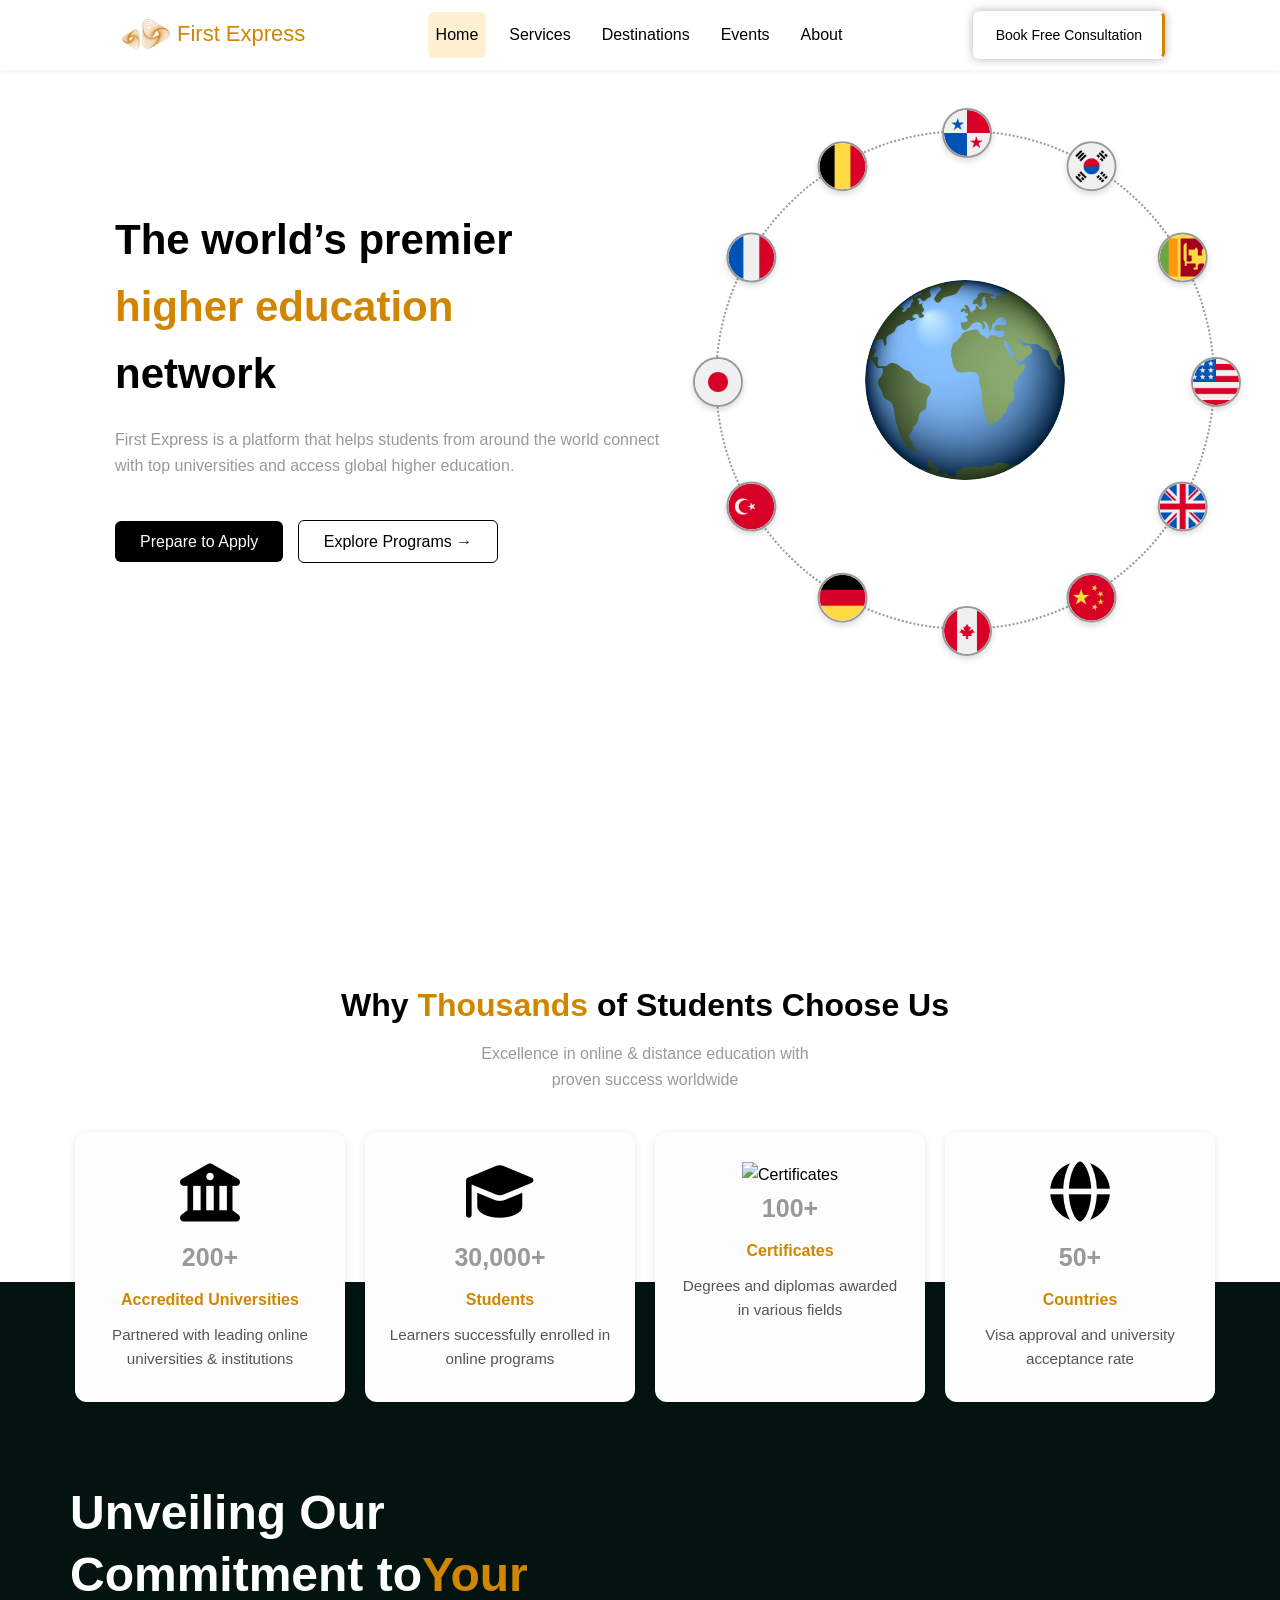
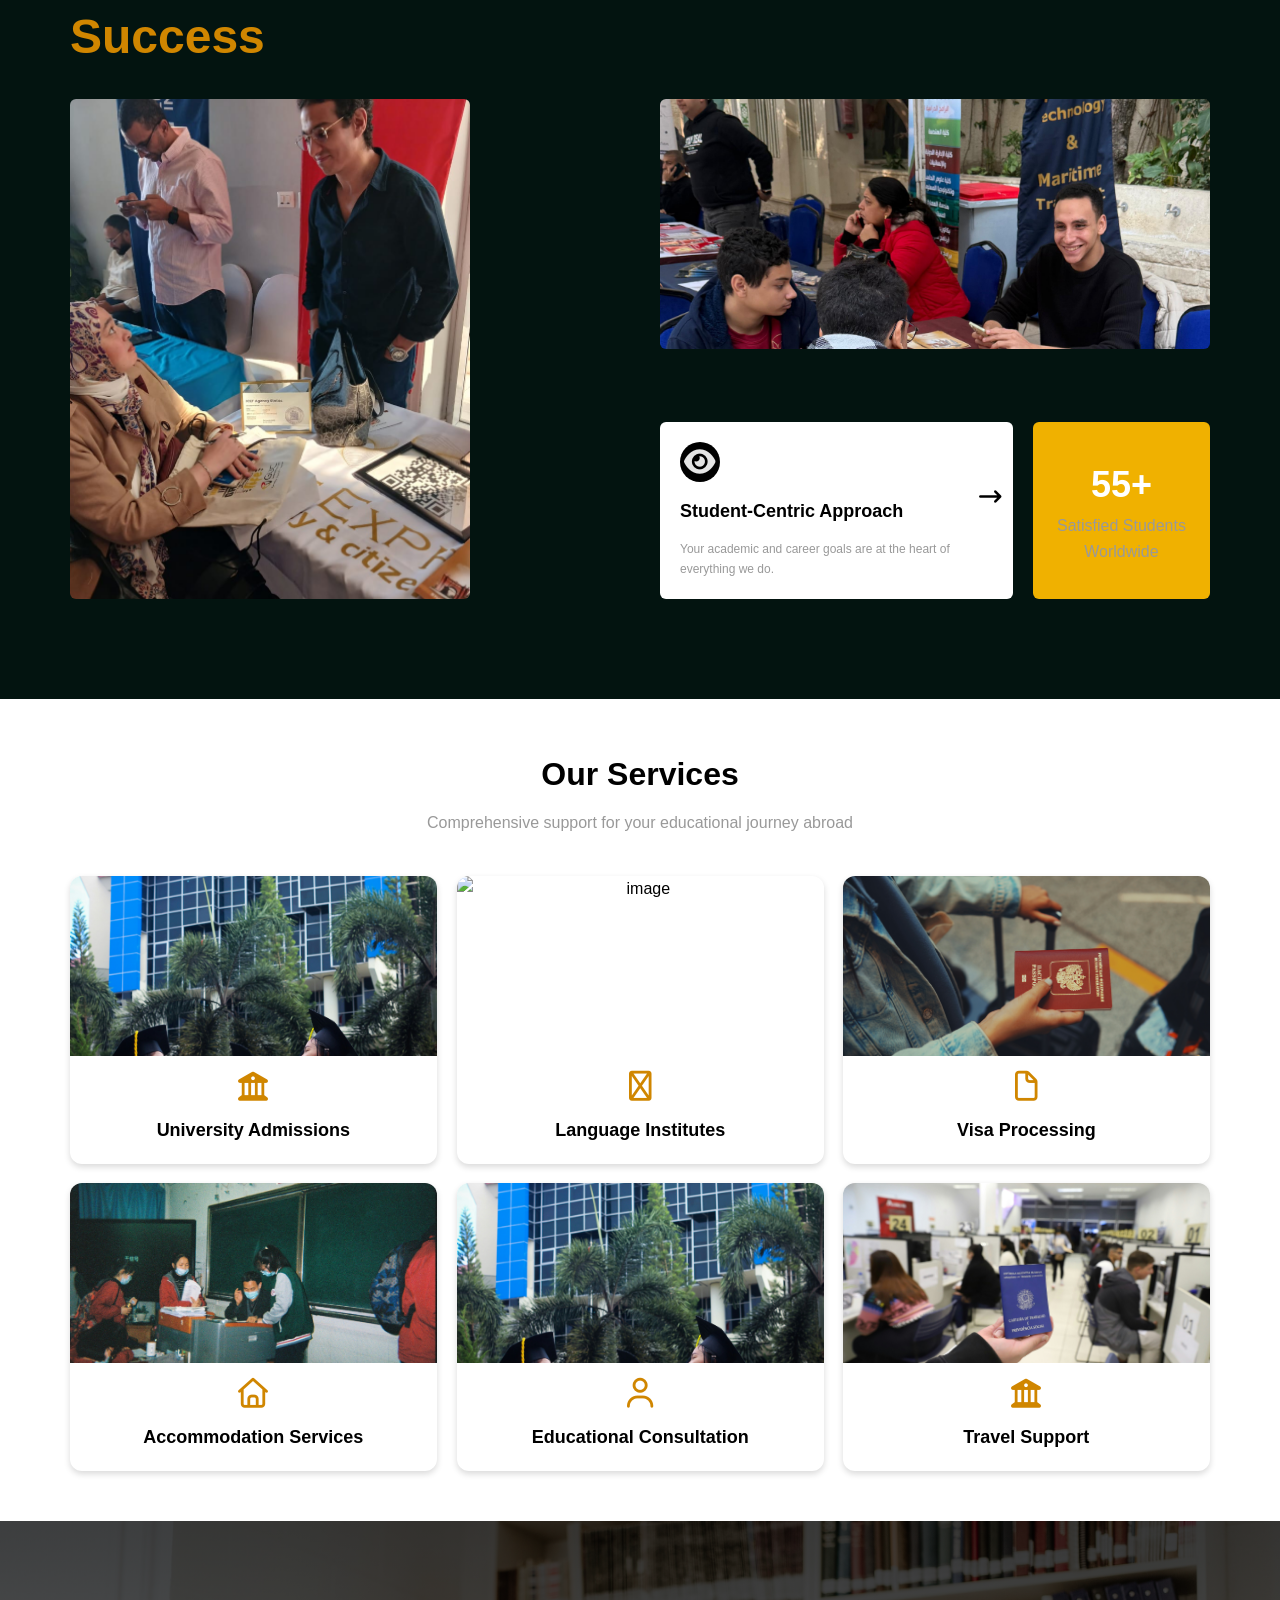
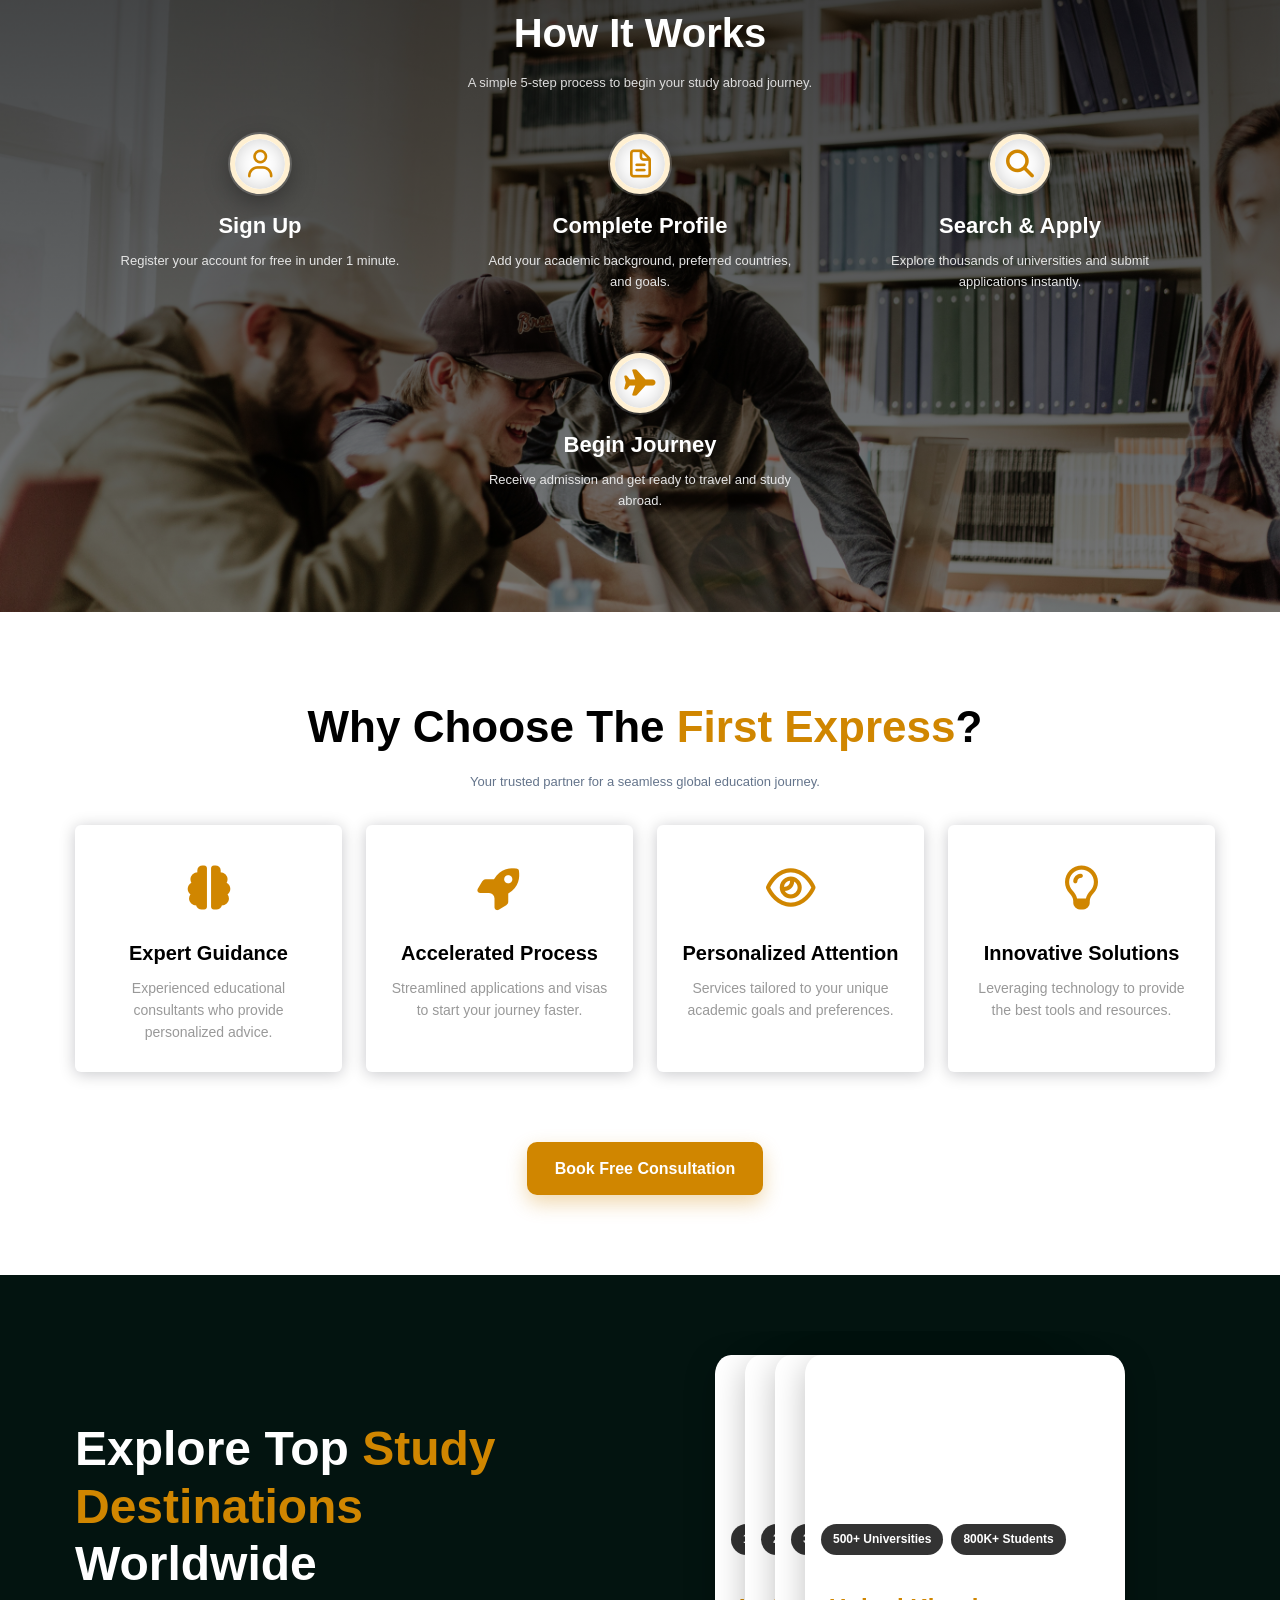
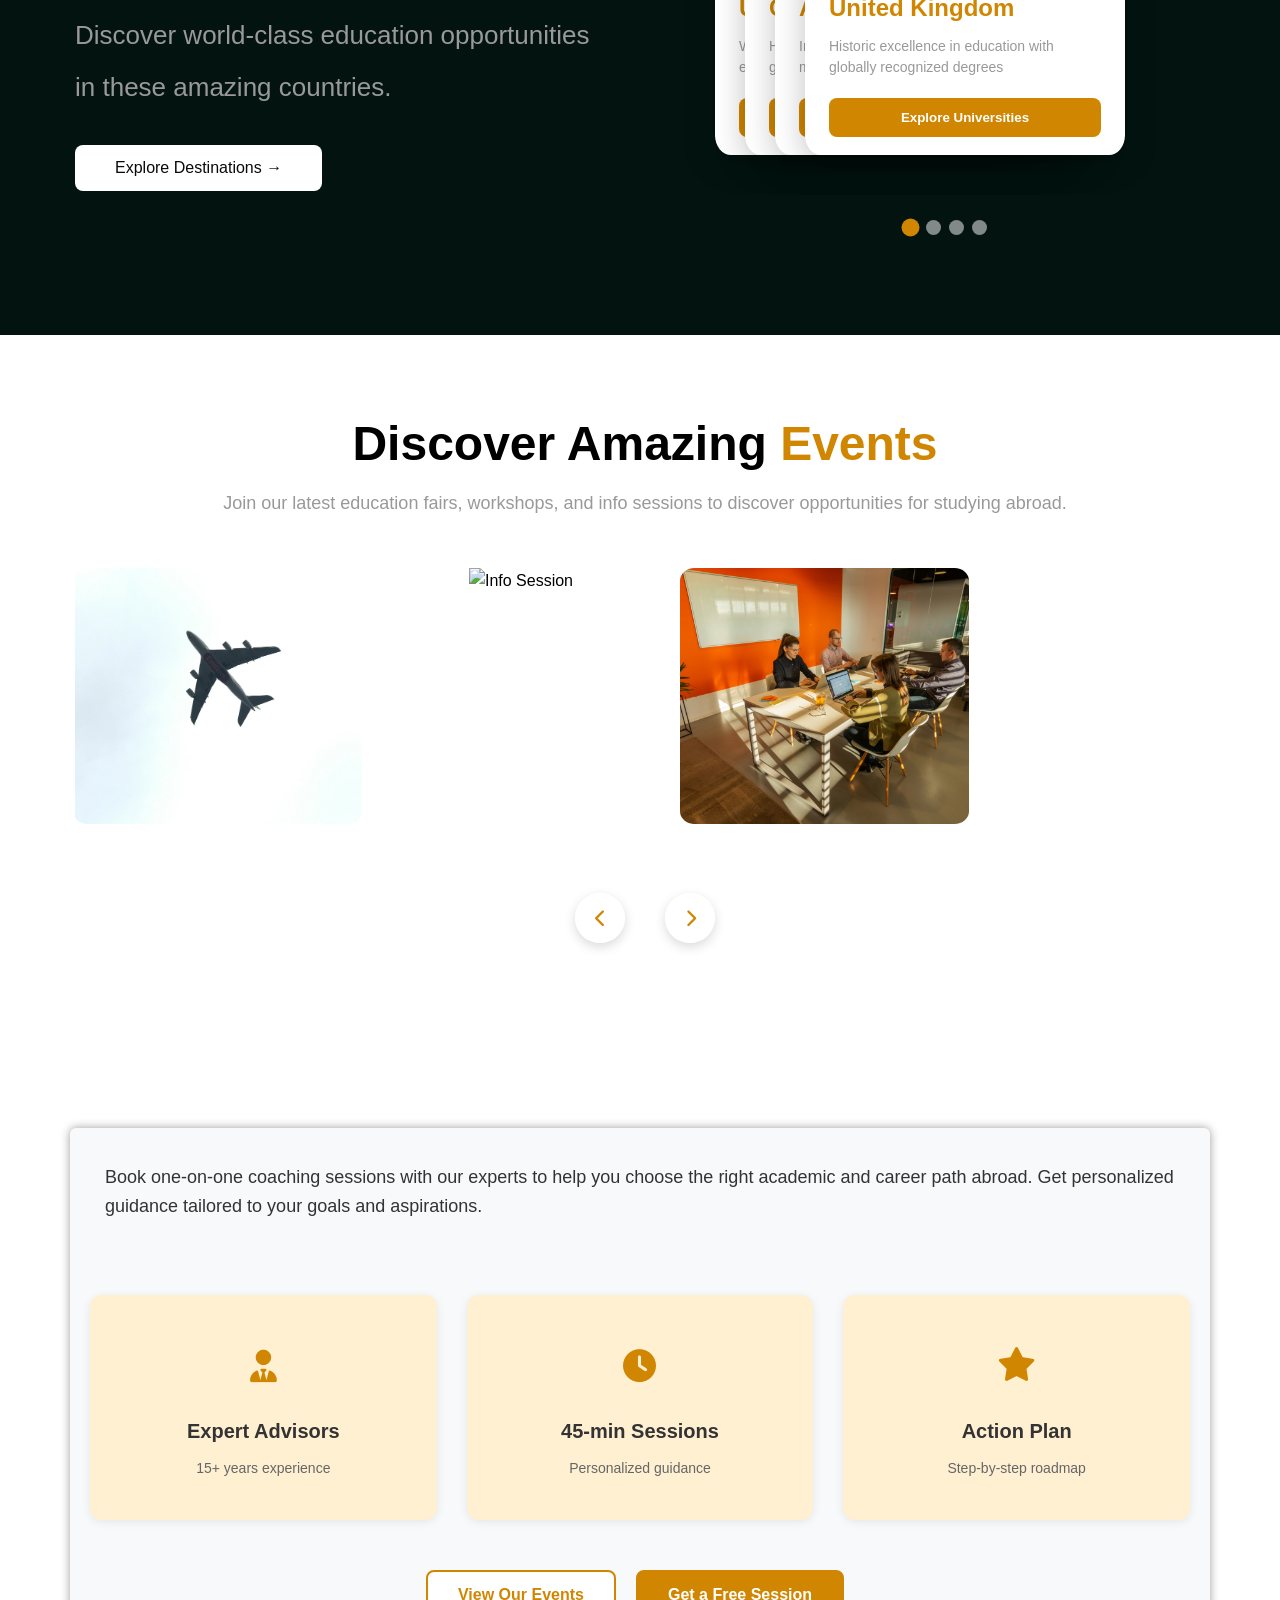
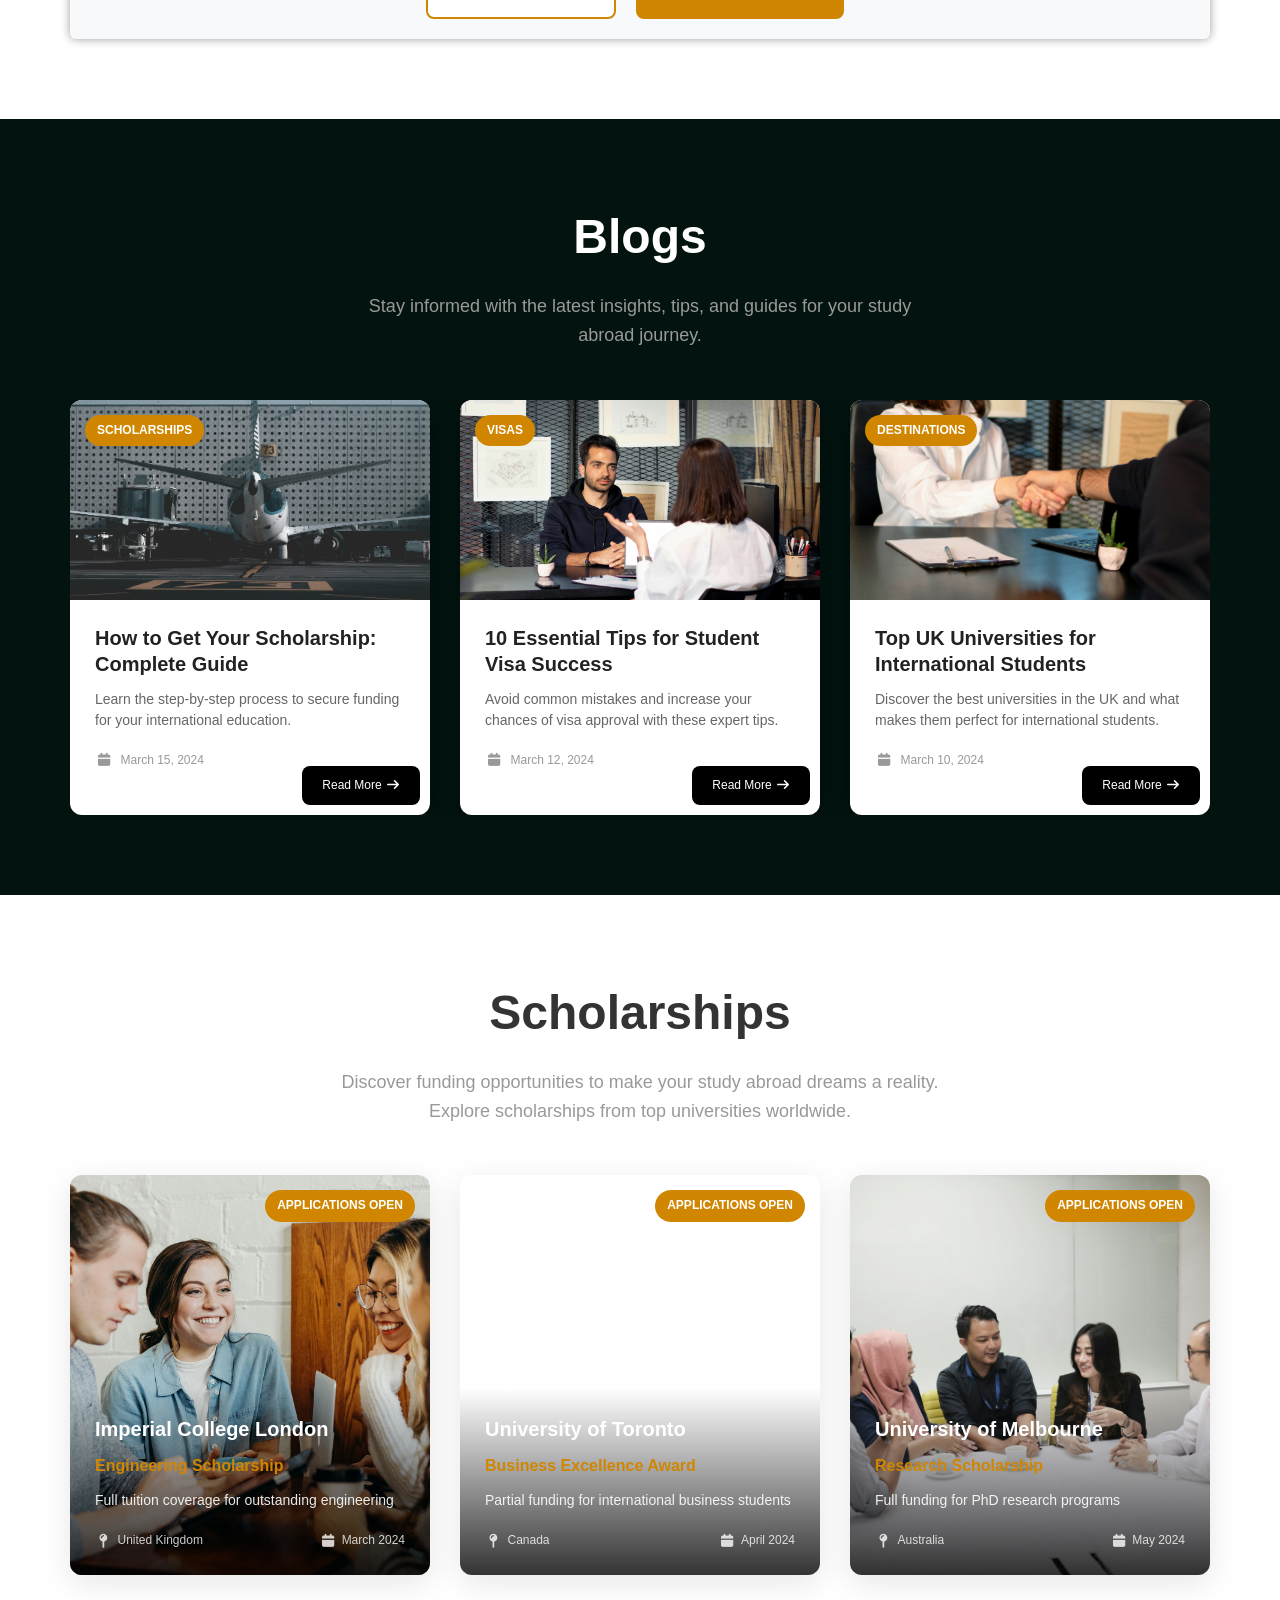
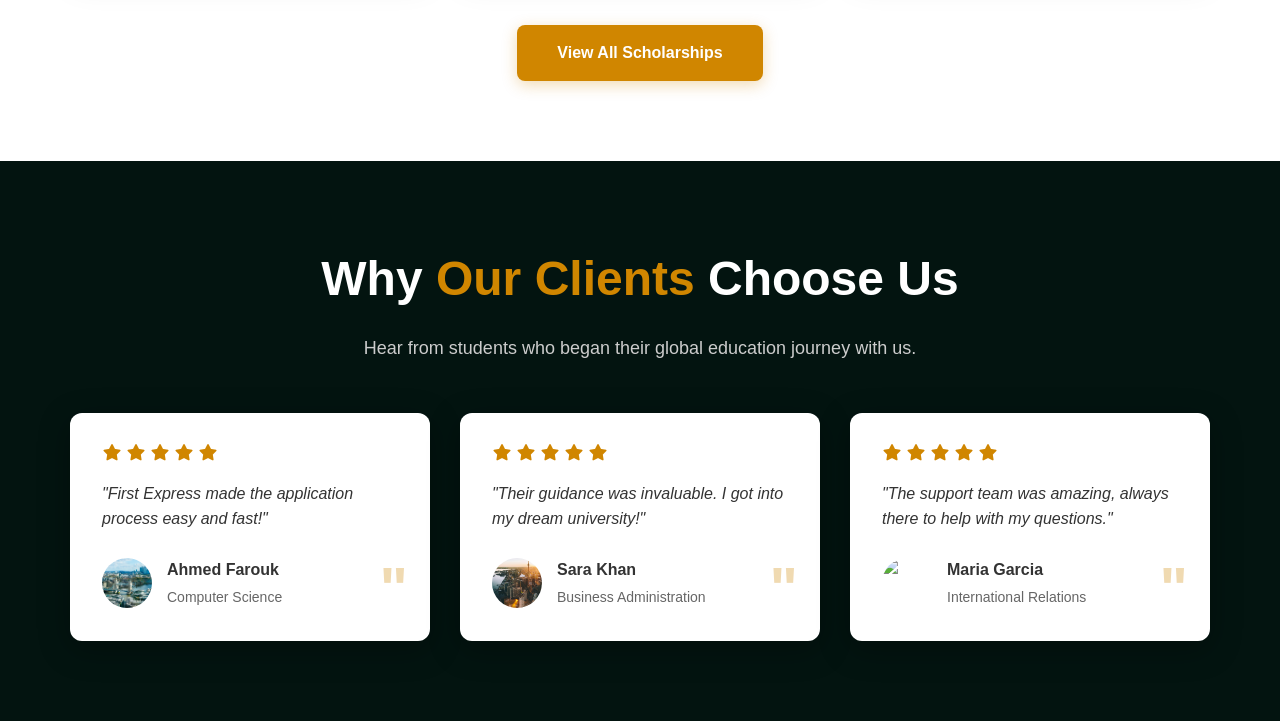
==== index.html @ d86f2b02 "First commit - project setup" ====
<!DOCTYPE html>
<html lang="en">
<head>
    <meta charset="UTF-8">
    <meta name="viewport" content="width=device-width, initial-scale=1.0">
    <title>First Express - Higher Education Network</title>

    <!-- Main css file -->
    <link rel="stylesheet" href="css/style.css" />
  
    <!-- Font Awesome library -->
     <link rel="stylesheet" href="css/all.min.css">
</head>
<body>
    
    <header class="header">
        <div class="container">
            <div class="logo">
                <img src="images/Screenshot 2025-09-03 195836.png" alt="logo">
                First Express
            </div>

            <div class="menu-toggle" id="menu-toggle">
              <i class="fa-solid fa-bars"></i>
            </div>

            <nav class="nav">
              <a href="#" class="active">Home</a>
              <a href="#">Services</a>
              <a href="#">Destinations</a>
              <a href="#">Events</a>
              <a href="#">About</a>
            </nav>
            <a href="#" class="btn">Book Free Consultation</a>      
        </div>
    </header>
  
    
    <section class="hero">
        <div class="container">
            <div class="hero-text">
                <h1>
                  The world’s premier <br />
                  <span>higher education</span> <br> network
                </h1>
                <p>
                  First Express is a platform that helps students from around the world
                  connect with top universities and access global higher education.
                </p>
                <div class="hero-buttons">
                  <a href="#" class="btn-primary">Prepare to Apply</a>
                  <a href="#" class="btn-secondary">Explore Programs →</a>
                </div>
              </div>
          
              <!-- Globe with rotating flags -->
              <div class="hero-globe">
                <div class="globe">
                  <img src="images/earth-2743662_1280.png" alt="">
                </div>
                <div class="orbit">
                  <div class="flags">
                    <img src="images/united-states.png" alt="USA" class="flag" style="--i:0">
                    <img src="images/united-kingdom.png" alt="UK" class="flag" style="--i:30">
                    <img src="images/china.png" alt="China" class="flag" style="--i:60">
                    <img src="images/canada.png" alt="Canada" class="flag" style="--i:90">
                    <img src="images/germany.png" alt="Germany" class="flag" style="--i:120">
                    <img src="images/turkey.png" alt="turkey" class="flag" style="--i:150">
                    <img src="images/japan.png" alt="Japan" class="flag" style="--i:180">
                    <img src="images/france.png" alt="France" class="flag" style="--i:210">
                    <img src="images/belgium.png" alt="belgium" class="flag" style="--i:240">
                    <img src="images/panama.png" alt="panama" class="flag" style="--i:270">
                    <img src="images/south-korea.png" alt="south-korea" class="flag" style="--i:300">
                    <img src="images/sri-lanka.png" alt="sri-lanka" class="flag" style="--i:330">
                  </div>
                </div>
              </div>
        
        </div>
    </section>
    
    <section class="why-choose">
      <div class="container">
        <h2>Why <span>Thousands</span> of Students Choose Us</h2>
        <p>Excellence in online & distance education with <br>proven success worldwide</p>
    
        <div class="cards">
          <div class="card">
            <i class="fa-solid fa-building-columns"></i>
            <h1>200+</h1>
            <h3> Accredited Universities</h3>
            <p>Partnered with leading online universities & institutions</p>
          </div>
    
          <div class="card">
            <i class="fa-solid fa-graduation-cap"></i>
            <h1>30,000+</h1>
            <h3> Students</h3>
            <p>Learners successfully enrolled in online programs</p>
          </div>
    
          <div class="card">
            <img src="https://img.icons8.com/ios/100/certificate.png" alt="Certificates">
            <h1>100+</h1>
            <h3> Certificates</h3>
            <p>Degrees and diplomas awarded in various fields</p>
          </div>
    
          <div class="card">
            <i class="fa-solid fa-globe"></i>
            <h1>50+</h1>
            <h3> Countries</h3>
            <p>Visa approval and university acceptance rate</p>
          </div>
        </div>  
      </div>
    </section>

    <section class="commitment">
      <div class="container">
        <h2>Unveiling Our <br> Commitment to<span>Your <br> Success</span></h2>
        <div class="momments">
          <div class="img-one">
            <img src="images/Screenshot 2025-09-04 231309.png" alt="images">
          </div>
          <div class="left">
            <div class="img-two">
              <img src="images/Screenshot 2025-09-04 231319.png" alt="">
            </div>
            <div class="text">
              <div class="approach">
                <i class="fa-solid fa-eye first"></i>
                <h3>Student-Centric Approach</h3>
                <p>Your academic and career goals are at the heart of everything we do.</p>
                  <i class="fa-solid fa-arrow-right-long right"></i>
              </div>
              <div class="counter">
                <div class="stat-number">55+</div>
                <div class="stat-title">Satisfied Students Worldwide</div>
              </div>
            </div>
          </div>
        </div>
  
      </div>
    </section>


    <section class="services"> 
      <div class="container">
        <h2>Our Services</h2>
        <p>Comprehensive support for your educational journey abroad</p>
    
        <div class="cards">
          <div class="card">
            <img src="images/briyan-futunanembun-Fc0mE6F0Zqg-unsplash.jpg" alt="image">
            <i class="fa-solid fa-building-columns"></i>
            <h3>University Admissions</h3>
            <div class="hide">
              <p>Expert guidance and support for university applications and admissions process.</p>
              <div class="sec">
                <i class="fa-solid fa-check"></i>
                <span>easy writing</span>
              </div>
              <div class="sec">
                <i class="fa-solid fa-check"></i>
                <span>easy writing</span>
              </div>
              <div class="sec">
                <i class="fa-solid fa-check"></i>
                <span>easy writing</span>
              </div>
              <div class="sec">
                <i class="fa-solid fa-check"></i>
                <span>easy writing</span>
              </div>
              <button class="btn">Book Free Consultation</button>
            </div>
            
          </div>
    
          <div class="card">
            <img src="images/annie-spratt-QckxruozjRg-unsplash.jpg" alt="image">
            <i class="fa-regular fa-book-open"></i>
            <h3>Language Institutes</h3>
            <div class="hide">
              <p> Access to top language institutes to improve your language skills for academic success.</p>
              <div class="sec">
                <i class="fa-solid fa-check"></i>
                <span>easy writing</span>
              </div>
              <div class="sec">
                <i class="fa-solid fa-check"></i>
                <span>easy writing</span>
              </div>
              <div class="sec">
                <i class="fa-solid fa-check"></i>
                <span>easy writing</span>
              </div>
              <div class="sec">
                <i class="fa-solid fa-check"></i>
                <span>easy writing</span>
              </div>
              <button class="btn">Book Free Consultation</button>
            </div>

          </div>
    
          <div class="card">
            <img src="images/alexander-nrjwolf-X0Osf55s5yk-unsplash.jpg" alt="image">
            <i class="fa-regular fa-file"></i>
            <h3>Visa Processing</h3>
            <div class="hide">
              <p>Professional assistance with visa applications and documentation for smooth processing.</p>
              <div class="sec">
                <i class="fa-solid fa-check"></i>
                <span>easy writing</span>
              </div>
              <div class="sec">
                <i class="fa-solid fa-check"></i>
                <span>easy writing</span>
              </div>
              <div class="sec">
                <i class="fa-solid fa-check"></i>
                <span>easy writing</span>
              </div>
              <div class="sec">
                <i class="fa-solid fa-check"></i>
                <span>easy writing</span>
              </div>
              <button class="btn">Book Free Consultation</button>
            </div>

          </div>
    
          <div class="card">
            <img src="images/sean-chen-KE3JUCbv5ok-unsplash.jpg" alt="image">
            <i class="fa-regular fa-house"></i>
            <h3>Accommodation Services</h3>
            <div class="hide">
              <p>Find comfortable and convenient housing options tailored to your needs and budget.</p>
              <div class="sec">
                <i class="fa-solid fa-check"></i>
                <span>easy writing</span>
              </div>
              <div class="sec">
                <i class="fa-solid fa-check"></i>
                <span>easy writing</span>
              </div>
              <div class="sec">
                <i class="fa-solid fa-check"></i>
                <span>easy writing</span>
              </div>
              <div class="sec">
                <i class="fa-solid fa-check"></i>
                <span>easy writing</span>
              </div>
              <button class="btn">Book Free Consultation</button>
            </div>

          </div>
    
          <div class="card">
            <img src="images/briyan-futunanembun-Fc0mE6F0Zqg-unsplash.jpg" alt="image">
            <i class="fa-regular fa-user"></i>
            <h3>Educational Consultation</h3>
            <div class="hide">
              <p>Personalized advice to help you choose the right educational path and institution.</p>
              <div class="sec">
                <i class="fa-solid fa-check"></i>
                <span>easy writing</span>
              </div>
              <div class="sec">
                <i class="fa-solid fa-check"></i>
                <span>easy writing</span>
              </div>
              <div class="sec">
                <i class="fa-solid fa-check"></i>
                <span>easy writing</span>
              </div>
              <div class="sec">
                <i class="fa-solid fa-check"></i>
                <span>easy writing</span>
              </div>
              <button class="btn">Book Free Consultation</button>
            </div>

          </div>
    
          <div class="card">
            <img src="images/jornal-da-cidade-ivl2FODrMBI-unsplash.jpg" alt="">
            <div class="icon">
              <i class="fa-solid fa-building-columns"></i>
            </div>
            <h3>Travel Support</h3>
            <div class="hide">
              <p>Complete travel arrangements and pre-departure orientation for international students.</p>
              <div class="sec">
                <i class="fa-solid fa-check"></i>
                <span>easy writing</span>
              </div>
              <div class="sec">
                <i class="fa-solid fa-check"></i>
                <span>easy writing</span>
              </div>
              <div class="sec">
                <i class="fa-solid fa-check"></i>
                <span>easy writing</span>
              </div>
              <div class="sec">
                <i class="fa-solid fa-check"></i>
                <span>easy writing</span>
              </div>
              <button class="btn">Book Free Consultation</button>
            </div>

          </div>
        </div>
      </div>
    </section>
      

    <div class="how-work">
      <div class="contain container">
        <h2>How It Works</h2>
        <p class="subtitle">A simple 5-step process to begin your study abroad journey.</p>

        <div class="flow">

          <div class="step step-1">
            <div class="icon"><i class="fa-regular fa-user"></i></div>
            <h3>Sign Up</h3>
            <p>Register your account for free in under 1 minute.</p>
          </div>

          <div class="step step-2">
            <div class="icon"><i class="fa-regular fa-file-lines"></i></div>
            <h3>Complete Profile</h3>
            <p>Add your academic background, preferred countries, and goals.</p>
          </div>

          <div class="step step-3">
            <div class="icon"><i class="fa-solid fa-magnifying-glass"></i></div>
            <h3>Search & Apply</h3>
            <p>Explore thousands of universities and submit applications instantly.</p>
          </div>


          <div class="step step-4">
            <div class="icon"><i class="fa-solid fa-plane"></i></div>
            <h3>Begin Journey</h3>
            <p>Receive admission and get ready to travel and study abroad.</p>
          </div>
        </div>
      </div>
    </div>


    <section class="why-choose-fe">
      <div class="container">
        <h2 class="title">Why Choose The <span>First Express</span>?</h2>
        <p class="subtitle">Your trusted partner for a seamless global education journey.</p>

        <div class="features">
          <div class="feature-card">
            <div class="icon"><i class="fa-solid fa-brain"></i></div>
            <h3>Expert Guidance</h3>
            <p>Experienced educational consultants who provide personalized advice.</p>
          </div>

          <div class="feature-card">
            <div class="icon"><i class="fa-solid fa-rocket"></i></div>
            <h3>Accelerated Process</h3>
            <p>Streamlined applications and visas to start your journey faster.</p>
          </div>

          <div class="feature-card highlight">
            <div class="icon"><i class="fa-regular fa-eye"></i></div>
            <h3>Personalized Attention</h3>
            <p>Services tailored to your unique academic goals and preferences.</p>
          </div>

          <div class="feature-card">
            <div class="icon"><i class="fa-regular fa-lightbulb"></i></div>
            <h3>Innovative Solutions</h3>
            <p>Leveraging technology to provide the best tools and resources.</p>
          </div>
        </div>

        <div class="cta">
          <a href="#" class="cta-btn">Book  Free Consultation</a>
        </div>
      </div>
    </section>

    <section class="study-destinations">
      <div class="container">
        <div class="content">
          <div class="text-content">
            <h2>Explore Top <span>Study Destinations</span> Worldwide</h2>
            <p>Discover world-class education opportunities in these amazing countries.</p>
            <a href="#" class="explore-btn">Explore Destinations →</a>
          </div>
          
          <div class="cards-stack">

            <div class="card-stack" id="cardStack">

              <div class="card">
                <div class="card-image">
                  <img src="images\nick-fewings-D68vlyckZhs-unsplash.jpg" alt="USA" class="image-4">
                </div>
                <div class="card-badges">
                  <span class="badge">500+ Universities</span>
                  <span class="badge">800K+ Students</span>
                </div>
                <div class="card-content">
                  <h3>United Kingdom</h3>
                  <p>Historic excellence in education with globally recognized degrees</p>
                  <button class="card-btn">Explore Universities</button>
                </div>
              </div>
              
              <div class="card">
                <div class="card-image">
                  <img src="images\mwangi-gatheca-qlKaN7eqay8-unsplash.jpg" alt="France" class="image-4">
                </div>
                <div class="card-badges">
                  <span class="badge">300+ Universities</span>
                  <span class="badge">500K+ Students</span>
                </div>
                <div class="card-content">
                  <h3>Australia</h3>
                  <p>Innovative research programs and multicultural learning environment</p>
                  <button class="card-btn">Explore Universities</button>
                </div>
              </div>
              
              <div class="card">
                <div class="card-image">
                  <img src="images/darya-tryfanava-d55fhArDES0-unsplash.jpg" alt="Australia" class="image-4">
                </div>
                <div class="card-badges">
                  <span class="badge">200+ Universities</span>
                  <span class="badge">400K+ Students</span>
                </div>
                <div class="card-content">
                  <h3>Canada</h3>
                  <p>High-quality education with excellent post-graduation opportunities</p>
                  <button class="card-btn">Explore Universities</button>
                </div>
              </div>
              
              <div class="card">
                <div class="card-image">
                  <img src="images/chris-boland-Y40kGiQA5C0-unsplash.jpg" alt="Canada" class="image-4">
                </div>
                <div class="card-badges">
                  <span class="badge">1000+ Universities</span>
                  <span class="badge">1.2M+ Students</span>
                </div>
                <div class="card-content">
                  <h3>United States</h3>
                  <p>World-renowned institutions with cutting-edge research facilities</p>
                  <button class="card-btn">Explore Universities</button>
                </div>
              </div>
            </div>
            
            <!-- Carousel dots -->
            <div class="carousel-dots" id="carouselDots">
              <span class="dot active"></span>
              <span class="dot"></span>
              <span class="dot"></span>
              <span class="dot"></span>
            </div>
          </div>
        </div>
      </div>
    </section>

    <section class="events">
      <div class="container">
        <h2>Discover Amazing <span>Events</span></h2>
        <p>Join our latest education fairs, workshops, and info sessions to discover opportunities for studying abroad.</p>
        
        <div class="events-carousel">
          <div class="carousel-container">
            <div class="carousel-track" id="eventsCarousel">
              <div class="carousel-slide">
                <img src="images/jieun-lim-0_RaLN-LiB4-unsplash.jpg" alt="Education Workshop">
              </div>
              <div class="carousel-slide">
                <img src="images/musemind-ux-agency-TcvZEb8cSJI-unsplash.jpg" alt="Info Session">
              </div>
              <div class="carousel-slide">
                <img src="images/paymo-gY430v3SD6c-unsplash.jpg" alt="Study Fair">
              </div>
              <div class="carousel-slide">
                <img src="images/paymo-gY430v3SD6c-unsplash.jpg" alt="Study Fair">
              </div>
              <div class="carousel-slide">
                <img src="images/redd-francisco-PTRzqc_h1r4-unsplash.jpg" alt="Career Workshop">
              </div>
              <div class="carousel-slide">
                <img src="images/stefan-Hbw_YKfnVz0-unsplash.jpg" alt="Networking Event">
              </div>
              <div class="carousel-slide">
                <img src="images/fatemeh-rezvani-MnPWB-ybjHQ-unsplash.jpg" alt="Scholarship Fair">
              </div>
            </div>
          </div>
          
          <!-- Navigation arrows -->
          <button class="carousel-arrow carousel-prev" id="eventsPrev">
            <i class="fa-solid fa-chevron-left"></i>
          </button>
          <button class="carousel-arrow carousel-next" id="eventsNext">
            <i class="fa-solid fa-chevron-right"></i>
          </button>
        </div>
      </div>
    </section>

    <section class="coaching-sessions">
      <div class="container">
        <div class="coaching-content">
          <h2>Book one-on-one coaching sessions with our experts to help you choose the right academic and career path abroad. Get personalized guidance tailored to your goals and aspirations.</h2>
          
          <div class="coaching-cards">
            <div class="coaching-card">
              <div class="card-icon">
                <i class="fa-solid fa-user-tie"></i>
              </div>
              <h3>Expert Advisors</h3>
              <p>15+ years experience</p>
            </div>
            
            <div class="coaching-card">
              <div class="card-icon">
                <i class="fa-solid fa-clock"></i>
              </div>
              <h3>45-min Sessions</h3>
              <p>Personalized guidance</p>
            </div>
            
            <div class="coaching-card">
              <div class="card-icon">
                <i class="fa-solid fa-star"></i>
              </div>
              <h3>Action Plan</h3>
              <p>Step-by-step roadmap</p>
            </div>
          </div>
          
          <div class="coaching-buttons">
            <a href="#" class="btn-outline">View Our Events</a>
            <a href="#" class="btn-primary">Get a Free Session</a>
          </div>
        </div>
      </div>
    </section>

    <section class="blogs">
      <div class="container">
        <h2>Blogs</h2>
        <p>Stay informed with the latest insights, tips, and guides for your study abroad journey.</p>
        
        <div class="blogs-carousel">
          <div class="blogs-track" id="blogsCarousel">
            <div class="blog-card">
              <div class="blog-image">
                <img src="images/eduardo-cano-photo-co--azRAtmuBn4-unsplash.jpg" alt="Scholarship Guide">
                <div class="blog-category">Scholarships</div>
              </div>
              <div class="blog-content">
                <h3>How to Get Your Scholarship: Complete Guide</h3>
                <p>Learn the step-by-step process to secure funding for your international education.</p>
                <div class="blog-meta">
                  <i class="fa-solid fa-calendar"></i>
                  <span>March 15, 2024</span>
                </div>
                <a href="#" class="blog-btn">Read More <i class="fa-solid fa-arrow-right"></i></a>
              </div>
            </div>
            
            <div class="blog-card">
              <div class="blog-image">
                <img src="images/mina-rad-FAWfiEh096E-unsplash.jpg" alt="Visa Tips">
                <div class="blog-category">Visas</div>
              </div>
              <div class="blog-content">
                <h3>10 Essential Tips for Student Visa Success</h3>
                <p>Avoid common mistakes and increase your chances of visa approval with these expert tips.</p>
                <div class="blog-meta">
                  <i class="fa-solid fa-calendar"></i>
                  <span>March 12, 2024</span>
                </div>
                <a href="#" class="blog-btn">Read More <i class="fa-solid fa-arrow-right"></i></a>
              </div>
            </div>
            
            <div class="blog-card">
              <div class="blog-image">
                <img src="images/mina-rad-qFSQFSmfZkA-unsplash.jpg" alt="UK Universities">
                <div class="blog-category">Destinations</div>
              </div>
              <div class="blog-content">
                <h3>Top UK Universities for International Students</h3>
                <p>Discover the best universities in the UK and what makes them perfect for international students.</p>
                <div class="blog-meta">
                  <i class="fa-solid fa-calendar"></i>
                  <span>March 10, 2024</span>
                </div>
                <a href="#" class="blog-btn">Read More <i class="fa-solid fa-arrow-right"></i></a>
              </div>
            </div>
          </div>
          
          
        </div>
      </div>
    </section>

    <section class="scholarships">
      <div class="container">
        <h2>Scholarships</h2>
        <p>Discover funding opportunities to make your study abroad dreams a reality. Explore scholarships from top universities worldwide.</p>
        
        <div class="scholarships-grid">
          <div class="scholarship-card scholarship-card-1">
            <div class="application-tag">Applications Open</div>
            <div class="scholarship-content">
              <h3>Imperial College London</h3>
              <h4>Engineering Scholarship</h4>
              <p>Full tuition coverage for outstanding engineering</p>
              <div class="scholarship-meta">
                <div class="location">
                  <i class="fa-solid fa-map-pin"></i>
                  <span>United Kingdom</span>
                </div>
                <div class="deadline">
                  <i class="fa-solid fa-calendar"></i>
                  <span>March 2024</span>
                </div>
              </div>
            </div>
          </div>
          
          <div class="scholarship-card scholarship-card-2">
            <div class="application-tag">Applications Open</div>
            <div class="scholarship-content">
              <h3>University of Toronto</h3>
              <h4>Business Excellence Award</h4>
              <p>Partial funding for international business students</p>
              <div class="scholarship-meta">
                <div class="location">
                  <i class="fa-solid fa-map-pin"></i>
                  <span>Canada</span>
                </div>
                <div class="deadline">
                  <i class="fa-solid fa-calendar"></i>
                  <span>April 2024</span>
                </div>
              </div>
            </div>
          </div>
          
          <div class="scholarship-card scholarship-card-3">
            <div class="application-tag">Applications Open</div>
            <div class="scholarship-content">
              <h3>University of Melbourne</h3>
              <h4>Research Scholarship</h4>
              <p>Full funding for PhD research programs</p>
              <div class="scholarship-meta">
                <div class="location">
                  <i class="fa-solid fa-map-pin"></i>
                  <span>Australia</span>
                </div>
                <div class="deadline">
                  <i class="fa-solid fa-calendar"></i>
                  <span>May 2024</span>
                </div>
              </div>
            </div>
          </div>
        </div>
        
        <div class="scholarships-cta">
          <a href="#" class="cta-button">View All Scholarships</a>
        </div>
      </div>
    </section>

    <section class="testimonials">
      <div class="container">
        <h2>Why <span>Our Clients</span> Choose Us</h2>
        <p>Hear from students who began their global education journey with us.</p>
        
        <div class="testimonials-grid">
          <div class="testimonial-card">
            <div class="stars">
              <i class="fa-solid fa-star"></i>
              <i class="fa-solid fa-star"></i>
              <i class="fa-solid fa-star"></i>
              <i class="fa-solid fa-star"></i>
              <i class="fa-solid fa-star"></i>
            </div>
            <blockquote>"First Express made the application process easy and fast!"</blockquote>
            <div class="client-info">
              <div class="client-avatar">
                <img src="images/nick-fewings-D68vlyckZhs-unsplash.jpg" alt="Ahmed Farouk">
              </div>
              <div class="client-details">
                <h4>Ahmed Farouk</h4>
                <p>Computer Science</p>
              </div>
            </div>
            <div class="quote-mark">"</div>
          </div>
          
          <div class="testimonial-card">
            <div class="stars">
              <i class="fa-solid fa-star"></i>
              <i class="fa-solid fa-star"></i>
              <i class="fa-solid fa-star"></i>
              <i class="fa-solid fa-star"></i>
              <i class="fa-solid fa-star"></i>
            </div>
            <blockquote>"Their guidance was invaluable. I got into my dream university!"</blockquote>
            <div class="client-info">
              <div class="client-avatar">
                <img src="images/mwangi-gatheca-qlKaN7eqay8-unsplash.jpg" alt="Sara Khan">
              </div>
              <div class="client-details">
                <h4>Sara Khan</h4>
                <p>Business Administration</p>
              </div>
            </div>
            <div class="quote-mark">"</div>
          </div>
          
          <div class="testimonial-card">
            <div class="stars">
              <i class="fa-solid fa-star"></i>
              <i class="fa-solid fa-star"></i>
              <i class="fa-solid fa-star"></i>
              <i class="fa-solid fa-star"></i>
              <i class="fa-solid fa-star"></i>
            </div>
            <blockquote>"The support team was amazing, always there to help with my questions."</blockquote>
            <div class="client-info">
              <div class="client-avatar">
                <img src="images/darya-tryfanava-d55fhArDES0-unsplash.jpg" alt="Maria Garcia">
              </div>
              <div class="client-details">
                <h4>Maria Garcia</h4>
                <p>International Relations</p>
              </div>
            </div>
            <div class="quote-mark">"</div>
          </div>
        </div>
      </div>
    </section>

    <script src="js/scripts.js"></script>
  </body>
</html>
---- css/style.css ----
/* =====================
   Root Variables
===================== */
:root {
  --font-family: Arial, Helvetica, sans-serif;

  --primary-color: #d08600;
  --primary-color-light:#f0b100;
  --text-color: #000000;
  --second-color: white;
  --text-muted: #999999;
  --btn-bg: #000;
  --btn-bg-light: #fff0d2;
  --btn-radius: 6px;

  --header-padding: 20px 60px;

  --hero-padding: 80px 60px;

  --globe-size: 200px;
  --orbit-size: 500px;
  --flag-size: 50px;
  --orbit-speed: 20s;

  --shadow: 0 3px 6px rgba(0, 0, 0, 0.15);

  --green-background:#031410;
}

/* =====================
   Reset
===================== */
* {
  margin: 0;
  padding: 0;
  box-sizing: border-box;
}

body {
  font-family: var(--font-family);
  color: var(--text-color);
  line-height: 1.6;
  background: #fff;
}

/* =====================
   Global rules
===================== */
.container {
  padding-left: 15px;
  padding-right: 15px;
  margin-left: auto;
  margin-right: auto;
}

/* Small */
@media (min-width: 768px) {
  .container {
    width: 750px;
  }
}

/* Medium */
@media (min-width: 992px) {
  .container {
    width: 970px;
  }
}

/* Large */
@media (min-width: 1200px) {
  .container {
    width: 1170px;
  }
}

/* =====================
   Header
===================== */
.header {
  position: fixed;
  left: 0;
  right: 0;
  top: 0;
  box-shadow: 0 2px 5px rgba(0, 0, 0, 0.05);
  z-index: 100;
  background-color: white;
}

.header .container {
  display: flex;
  justify-content: space-between;
  align-items: center;
  padding: var(--header-padding, 10px 20px);
  height: 70px;
}

.logo {
  font-size: 22px;
  font-weight: normal;
  color: var(--primary-color);
}
.logo img {
  vertical-align: middle;
  height: 50px;
}

/* زرار الهامبرجر */
.menu-toggle {
  display: none;
  font-size: 26px;
  cursor: pointer;
  color: var(--text-color);
}

.nav {
  display: flex;
  align-items: center;
  gap: 15px;
}

.nav a {
  text-decoration: none;
  color: var(--text-color);
  font-weight: 500;
  padding: 10px 8px;
  border-radius: var(--btn-radius);
}
.nav .active {
  background-color: var(--btn-bg-light, #f0f0f0);
}

.btn {
  padding: 10px 20px;
  background: var(--second-color);
  border-radius: var(--btn-radius);
  text-decoration: none;
  font-size: 14px;
  transition: 0.3s;
  color: var(--btn-bg);
  box-shadow: 0px 0px 10px rgba(0, 0, 0, 0.3);
  border-style: solid;
  border-width: 3px;
  border-color: transparent var(--primary-color) transparent transparent;
  animation: rotateborder 3s linear infinite;
}

.btn:hover {
  background: #f5f5f5;
}

@keyframes rotateborder {
  0% {
    border-color: var(--primary-color) transparent transparent transparent;
  }
  25% {
    border-color: transparent var(--primary-color) transparent transparent;
  }
  50% {
    border-color: transparent transparent var(--primary-color) transparent;
  }
  75% {
    border-color: transparent transparent transparent var(--primary-color);
  }
  100% {
    border-color: var(--primary-color) transparent transparent transparent;
  }
}

/* =========================
   Responsive Header
========================= */
@media (max-width: 768px) {
  .menu-toggle {
    display: block;
  }

  .nav {
    position: absolute;
    top: 70px;
    right: 0;
    background: white;
    flex-direction: column;
    align-items: flex-start;
    width: 250px;
    padding: 15px;
    box-shadow: 0px 4px 10px rgba(0,0,0,0.1);
    display: none;
  }

  .nav a {
    width: 100%;
    padding: 10px;
    margin: 5px 0;
    text-align: left;
  }

  .nav.show {
    display: flex;
  }
}



/* =====================
   Hero Section
===================== */

.hero {
  height: 100vh;
  padding: 50px 0;
}
.hero .container {
  margin-top: 0px;
  display: flex;
  align-items: center;
  justify-content: space-between;
  padding: var(--hero-padding);
}

.hero-text {
  flex: 1;
}
.hero-text h1 {
  font-size: 42px;
  font-weight: bold;
}
.hero-text h1 span {
  color: var(--primary-color);
}
.hero-text p {
  margin: 20px 0;
  font-size: 16px;
  color: var(--text-muted);
}
.hero-buttons {
  margin-top: 50px;
}

.btn-primary {
  background: var(--btn-bg);
  color: #fff;
  padding: 12px 25px;
  margin-right: 10px;
  text-decoration: none;
  border-radius: var(--btn-radius);
}

.btn-secondary {
  color: var(--text-color);
  padding: 12px 25px;
  text-decoration: none;
  border-radius: var(--btn-radius);
  border: 1px solid var(--btn-bg);
}

/* =====================
   Globe and Flags
===================== */
.hero-globe {
  position: relative;
  width: var(--orbit-size);
  height: var(--orbit-size);
  display: flex;
  justify-content: center; 
  align-items: center; 
}

.globe {
  width: var(--globe-size);
  height: var(--globe-size);
  background-size: cover;
  border-radius: 50%;
  z-index: 2;
  position: relative;
}

.globe img {
  margin-left: 50px;
  width: 100%;
  height: 100%;
  border-radius: 50%;
  object-fit: cover;
}

.orbit {
  margin-left: 50px;
  width: var(--orbit-size);
  height: var(--orbit-size);
  border: 2px dotted var(--text-muted); 
  border-radius: 50%;
  position: absolute;
  top: 50%;
  left: 50%;
  transform: translate(-50%, -50%);
  animation: rotateOrbit var(--orbit-speed) linear infinite;
}

.flags {
  width: 100%;
  height: 100%;
  position: relative;
}

.flag {
  width: var(--flag-size);
  height: var(--flag-size);
  border-radius: 50%;
  position: absolute;
  top: 0;
  left: 0;
  transform-origin: center center;
  transform: 
    translate(calc(var(--orbit-size) / 2 - var(--flag-size) / 2), calc(var(--orbit-size) / 2 - var(--flag-size) / 2))
    rotate(calc(var(--i) * 1deg))
    translate(calc(var(--orbit-size) / 2 - var(--globe-size) / 200 - var(--flag-size) /200000))
    rotate(calc(var(--i) * -1deg));
  border: 2px solid var(--text-muted);
  box-shadow: var(--shadow);
  object-fit: cover; 
}

@keyframes rotateOrbit {
  from {
    transform: translate(-50%, -50%) rotate(0deg);
  }
  to {
    transform: translate(-50%, -50%) rotate(360deg);
  }
}


/* ============================================================================== */


.why-choose {
  text-align: center;
  padding: var(--hero-padding);
}

.why-choose h2 {
  font-size: 32px;
  font-weight: bold;
}
.why-choose h2 span{
  color: var(--primary-color);
}

.why-choose  h1 {
  color: var(--text-muted); /* اللون الذهبي */
  font-size: 25px;
  font-weight: bold;
}

.why-choose p {
  margin-top: 10px;
  font-size: 1rem;
  color: var(--text-muted);
}

.cards {
  display: grid;
  grid-template-columns: repeat(auto-fit, minmax(220px, 1fr));
  gap: 20px;
  margin-top: 40px;
}

.card {
  background: #fdfdfd;
  border-radius: 12px;
  padding: 30px 20px;
  box-shadow: 0 2px 8px rgba(0,0,0,0.1);
  transition: transform 0.3s ease, box-shadow 0.3s ease;
}

.card:hover {
  transform: translateY(-5px);
  box-shadow: 0 5px 15px rgba(0,0,0,0.15);
}

.card i {
  margin-bottom: 15px;
  font-size: 60px;
}
.card img{
  width: 60px;
}
.card h3 {
  font-size: 16px;
  margin: 10px 0;
  color: #222;
  color: var(--primary-color);
}

.card h3 span {
  color: var(--primary-color);
}

.card p {
  font-size: 0.95rem;
  color: #555;
}



/* ===================== Commitment Section ===================== */

.commitment {
  margin-top: -200px;
  background-color: var(--green-background);
  color: white;
  /* padding: 100px 0; */
  padding-top: 200px;
  padding-bottom: 100px;
}

.commitment h2 {
  font-size: 48px;
  font-weight: bold;
  margin-bottom: 30px;
  line-height: 1.3;
}

.commitment span {
  color: var(--primary-color);
}

.commitment .momments {
  display: grid;
  grid-template-columns: repeat(auto-fit, minmax(250px, 1fr));
  gap: 40px;
  align-items: center;
}

.commitment .img-one {
  border-radius: var(--btn-radius);
  overflow: hidden;
  width: 100%;
  max-width: 400px;
  height: 500px;
}

.commitment .img-one img {
  width: 100%;
  height: 100%;
  object-fit: cover;
}

.momments .left {
  max-width: 600px;
  height: 500px;
  display: flex;
  flex-direction: column;
  justify-content: space-between;
  gap: 20px;
}

.commitment .img-two {
  border-radius: var(--btn-radius);
  overflow: hidden;
  width: 100%;
  height: 250px;
}

.commitment .img-two img {
  width: 100%;
  height: 100%;
  object-fit: cover;
}

.text {
  display: flex;
  justify-content: space-between;
}

.approach {
  border-radius: var(--btn-radius);
  display: flex;
  flex-direction: column;
  padding: 20px;
  color: black;
  background-color: white;
  gap: 15px;
  position: relative;
}
.approach .first{
  background-color: black;
  width: 40px;
  height: 40px;
  border-radius: 50%;
  display: flex;
  align-items: center;
  justify-content: center;
}
.approach i {
  font-size: 28px;
  color: rgb(229, 229, 229);
  flex-shrink: 0;
}

.approach h3 {
  font-size: 18px;
}

.approach p {
  font-size: 12px;
  color: var(--text-muted);
}

.approach .right {
  position: absolute;
  font-size: 20px;
  color: black;
  right: 10px;
  top: 65px;
  cursor: pointer;
}

.counter {
  text-align: center;
  background-color: var(--primary-color-light);
  border-radius: var(--btn-radius);
  margin-left: 20px;
  display: flex;
  flex-direction: column;
  justify-content: center;
  align-items: center;
}

.counter .stat-number {
  font-size: 36px;
  font-weight: bold;
  color: white;
}

.counter .stat-title {
  font-size: 16px;
  color: var(--text-muted);
}

/* =========================
   Responsive Adjustments
========================= */
@media (max-width: 992px) {
  .commitment h2 {
    font-size: 36px;
  }

  .commitment .momments {
    gap: 20px;
  }

  .momments .left {
    height: auto;
    gap: 15px;
  }

  .text {
    flex-direction: column;
    align-items: stretch;
    gap: 20px;
  }

  .counter {
    margin-left: 0;
    padding: 20px;
  }

  .commitment .img-one,
  .commitment .img-two {
    height: auto;
    max-width: 100%;
  }
}

@media (max-width: 576px) {
  .commitment h2 {
    font-size: 28px;
    line-height: 1.4;
  }

  .approach h3 {
    font-size: 16px;
  }

  .approach p {
    font-size: 12px;
  }

  .counter .stat-number {
    font-size: 28px;
  }

  .counter .stat-title {
    font-size: 14px;
  }
}


/* ====================================================== */
.services {
  padding: 50px 0;
  background: #fff;
  text-align: center;
}

.services h2 {
  font-size: 32px;
  margin-bottom: 10px;
}

.services p {
  color: var(--text-muted);
  margin-bottom: 30px;
}

.services .cards {
  display: grid;
  grid-template-columns: repeat(auto-fit, minmax(280px, 1fr));
  gap: 20px;
  align-items: start; 
}

.services .card {
  background: var(--second-color);
  border-radius: 12px;
  box-shadow: var(--shadow);
  overflow: hidden;
  display: flex;
  flex-direction: column;
  align-items: center;
  padding: 0;
  height: fit-content;
  position: relative;
  z-index: 1;
  transition: transform 450ms cubic-bezier(0.22, 1, 0.36, 1), box-shadow 450ms cubic-bezier(0.22, 1, 0.36, 1), background 450ms cubic-bezier(0.22, 1, 0.36, 1);
  transform-origin: center top; /* يخلي التمدد يطلع لفوق مش تحت */
  will-change: transform, box-shadow;
  backface-visibility: hidden;
}

.services .card::after {
  content: "";
  position: absolute;
  top: 0;
  left: -120%;
  width: 60%;
  height: 100%;
  background: linear-gradient(120deg, rgba(255,255,255,0) 0%, rgba(255,255,255,0.25) 50%, rgba(255,255,255,0) 100%);
  transform: skewX(-20deg);
  transition: left 700ms cubic-bezier(0.22, 1, 0.36, 1);
  pointer-events: none;
}

.services .card img {
  width: 100%;
  height: 180px;
  object-fit: cover;
}

.services .card:hover img {
  transform: scale(1.06);
  transition: transform 600ms cubic-bezier(0.22, 1, 0.36, 1);
}

.services .card i {
  margin-top: 15px;
  font-size: 30px;
  color: var(--primary-color);
  transition: color 1s ease, transform 1s ease, text-shadow 1s ease;
  text-align: center;
}

.services .card:hover i {
  margin-left: 10px;
  transform: translateY(-2px);
  text-shadow: 0 6px 18px rgba(208, 134, 0, 0.35);
}


.services .card > i,
.services .card> h3{
  transition: color 1s ease, transform 1s ease;
}
.services .card h3 {
  margin: 0 15px 10px;
  font-size: 18px;
  font-weight: bold;
  color: black;
  transition: color 1s ease, transform 1s ease;
}

/* animated underline */
.services .card h3::after {
  content: "";
  display: block;
  height: 3px;
  width: 0;
  background: linear-gradient(90deg, var(--primary-color), var(--primary-color-light));
  border-radius: 3px;
  transition: width 1s cubic-bezier(0.22, 1, 0.36, 1);
  margin: 6px auto 0;
}

.services .card:hover h3::after {
  width: 36%;
}

.services .card .hide {
  opacity: 0;
  max-height: 0;
  overflow: hidden;
  transition: opacity 1s ease, max-height 1s ease, transform 1s ease;
  transform: translateY(6px);
  display: flex;
  flex-direction: column;
  align-items: flex-start;
  margin-left: 20px;
}

.services .card .hide p {
  text-align: start;
  font-size: small;
}

.services .card .hide .sec {
  font-size: 12px;
}

.services .card .hide .sec i {
  font-size: 12px;
  font-weight: bold;
  margin: 0;
  margin-bottom: 5px;
}

.services .card .btn {
  display: inline-block;
  background: var(--btn-bg-light);
  color: var(--text-color);
  padding: 5px 16px;
  border-radius: var(--btn-radius);
  font-weight: bold;
  cursor: pointer;
  border: 1px solid var(--primary-color);
  margin: 10px;
  width: 90%;
}

.services .card:hover {
  /* keep layout stable: no translate or scale so grid reflows naturally */
  transform: none;
  box-shadow: 0 14px 35px rgba(0,0,0,0.18), 0 8px 22px rgba(0,0,0,0.12);
  align-items: flex-start;
  z-index: 10;
}


.services .card:hover .hide {
  opacity: 1;
  max-height: 420px;
  transform: translateY(0);
}

/* stagger reveal for children */
.services .card .hide > * { opacity: 0; transform: translateY(8px); transition: opacity 450ms ease, transform 450ms ease; }
.services .card:hover .hide > * { opacity: 1; transform: translateY(0); }
.services .card:hover .hide > *:nth-child(1) { transition-delay: 60ms; }
.services .card:hover .hide > *:nth-child(2) { transition-delay: 120ms; }
.services .card:hover .hide > *:nth-child(3) { transition-delay: 180ms; }
.services .card:hover .hide > *:nth-child(4) { transition-delay: 240ms; }
.services .card:hover .hide > *:nth-child(5) { transition-delay: 300ms; }
.services .card:hover .hide > *:nth-child(6) { transition-delay: 360ms; }
.services .card:hover .hide > *:nth-child(7) { transition-delay: 420ms; }
.services .card:hover .hide > *:nth-child(8) { transition-delay: 480ms; }

/* run glossy sweep on hover */
.services .card:hover::after { left: 160%; }

/* ===================== How It Works ===================== */
.how-work {
  position: relative;
  padding: 80px 0 100px;
  background: linear-gradient( to bottom, rgba(0, 0, 0, 0.733), rgba(0,0,0,0.45) ), url('../images/priscilla-du-preez-XkKCui44iM0-unsplash.jpg') center/cover no-repeat;
  color: #fff;
  overflow: hidden;
}

.how-work h2 {
  text-align: center;
  font-size: 40px;
  margin-bottom: 8px;
}

.how-work .subtitle {
  text-align: center;
  color: #ddd;
  margin-bottom: 40px;
  font-size: small;
}

.how-work .flow {
  display: flex;
  flex-wrap: wrap;
  gap: 60px;
  justify-content: center;
}


.how-work .step {
  flex: 1 1 280px; 
  max-width: 320px;
  text-align: center;
  
}

.how-work .step .icon {
  width: 60px;
  height: 60px;
  margin: 0 auto 14px;
  border-radius: 50%;
  display: grid;
  place-items: center;
  background: white;
  border: solid 5px var(--btn-bg-light);
  box-shadow: 0 0 0 2px rgba(255,255,255,0.18), 0 8px 26px rgba(0,0,0,0.35), inset 0 0 18px rgba(0,0,0,0.18);
}

.how-work .step .icon i {
  color: var(--primary-color);
  font-size: 28px;
}

.how-work .step h3 {
  font-size: 22px;
  margin-bottom: 8px;
}

.how-work .step p {
  color: #e5e5e5;
  font-size: small;
}

/* ===================== Why Choose FE ===================== */
.why-choose-fe {
  background: white;
  padding: var(--hero-padding);
  text-align: center;
}

.why-choose-fe .title {
  font-size: 44px;
  margin-bottom: 10px;
  color: black;
}
.why-choose-fe .title span {
   color: var(--primary-color); 
}

.why-choose-fe .subtitle {
   color: #64748b; 
   margin-bottom: 32px;
   font-size: small;
}

.why-choose-fe .features {
  display: grid;
  grid-template-columns: repeat(auto-fit, minmax(240px, 1fr));
  gap: 24px;
  margin-top: 14px;
}

.why-choose-fe .feature-card {
  background: #fff;
  padding: 28px 22px;
  border-radius:var(--btn-radius);
  box-shadow: 0 2px 16px rgba(2, 8, 23, 0.224);
  text-align: center;
  transition:background 1s ease, color 1s ease ;
}

.why-choose-fe .feature-card .icon { 
  width: 70px;
  height: 70px;
  margin: 0 auto 14px; 
  border-radius: 50%;
  display: flex;
  justify-content: center;
  align-items: center;
  transition: all 1s ease;

}
.why-choose-fe .feature-card .icon i { 
  color: var(--primary-color);
  font-size: 44px; 
  transition: all 1s ease;
}
.why-choose-fe .feature-card:hover .icon i { 
  color: var(--primary-color);
  font-size: 32px; 
}
.why-choose-fe .feature-card:hover .icon  { 
  width: 50px;
  height: 50px;
  background-color: var(--btn-bg-light);
  padding: 10px;

}

.why-choose-fe .feature-card h3 { font-size: 20px; color: black; margin-bottom: 8px; }
.why-choose-fe .feature-card p { color: var(--text-muted); font-size: 14px; }

.why-choose-fe .feature-card:hover {
  transform: translateY(-6px);
  box-shadow: 0 16px 30px rgba(2, 8, 23, 0.12);
  background-color: #222;
  
}
.why-choose-fe .feature-card:hover h3,
.why-choose-fe .feature-card:hover p{
  color: white;  
}


.why-choose-fe .cta-btn {
  margin-top: 70px;
  display: inline-block;
  background: var(--primary-color);
  color: #fff;
  padding: 14px 28px;
  border-radius: 10px;
  text-decoration: none;
  font-weight: 600;
  box-shadow: 0 8px 20px rgba(208,134,0,0.32);
  transition: transform 250ms ease, box-shadow 250ms ease, background 250ms ease;
}
.why-choose-fe .cta-btn:hover { transform: translateY(-2px); box-shadow: 0 12px 28px rgba(208,134,0,0.38); background: var(--primary-color-light); }

/* ===================== Study Destinations ===================== */
.study-destinations {
  background: var(--green-background);
  padding: var(--hero-padding);
  color: white;
  position: relative;
  overflow: hidden;
}

.study-destinations .content {
  display: grid;
  grid-template-columns: 1fr 1fr;
  gap: 60px;
  align-items: center;
}

.study-destinations .text-content h2 {
  font-size: 48px;
  font-weight: bold;
  margin-bottom: 16px;
  line-height: 1.2;
}

.study-destinations .text-content h2 span {
  color: var(--primary-color);
}

.study-destinations .text-content p {
  color: var(--text-muted);
  font-size: 26px;
  line-height: 2;
  font-weight: normal;
  margin-bottom: 32px;
}

.study-destinations .explore-btn {
  display: inline-block;
  background: white;
  color: #0a0a0a;
  padding: 10px 40px;
  border-radius: 8px;
  text-decoration: none;
  font-weight: normal;
  transition: all 0.3s ease;
}

.study-destinations .explore-btn:hover {
  transform: translateY(-2px);
  box-shadow: 0 8px 20px rgba(255,255,255,0.2);
}



.study-destinations .cards-stack {
  position: relative;
  height: 500px;
}

.study-destinations .card-stack {
  position: relative;
  right: -130px;
  height: 100%;
}

.study-destinations .card {
  padding: 0;
  position: absolute;
  width: 320px;
  height: 400px;
  background: white;
  border-radius: 5%;
  box-shadow: 0 8px 32px rgba(0, 0, 0, 0.247);
  overflow: hidden;
  transition: all 0.5s ease;
  z-index: 1;
}

.study-destinations .card:nth-child(1) { transform: translate(0, 0)     ; z-index: 4; }
.study-destinations .card:nth-child(2) { transform: translate(-30px, 0) ; z-index: 3; }
.study-destinations .card:nth-child(3) { transform: translate(-60px, 0) ; z-index: 2; }
.study-destinations .card:nth-child(4) { transform: translate(-90px, 0) ; z-index: 1; }

.study-destinations .card-image {
  position: relative;
  height: 200px;
  width: 100%;
  overflow: hidden;
  
}

.study-destinations .card-image img {
  position: absolute;
  top: 0;
  left: 0;
  width: 100%;
  height: 100%;
  object-fit: cover;
  opacity: 0;
  transition: opacity 0.3s ease;
  z-index: 100;
}



.study-destinations .card-badges {
  position: absolute;
  bottom: 200px;
  left: 16px;
  right: 16px;
  display: flex;
  gap: 8px;
  z-index: 2;
}

.study-destinations .badge {
  background: rgba(0,0,0,0.8);
  color: white;
  padding: 6px 12px;
  border-radius: 20px;
  font-size: 12px;
  font-weight: 600;
}

.study-destinations .card-content {
  padding: 24px;
  color: var(--text-muted);
}

.study-destinations .card-content h3 {
  font-size: 24px;
  font-weight: bold;
  margin-bottom: 8px;
}

.study-destinations .card-content p {
  color: var(--text-muted);
  font-size: 14px;
  margin-bottom: 20px;
  line-height: 1.5;
}

.study-destinations .card-btn {
  background: var(--primary-color);
  color: white;
  border: none;
  padding: 12px 24px;
  border-radius: 8px;
  font-weight: 600;
  cursor: pointer;
  transition: all 0.3s ease;
  width: 100%;
}

.study-destinations .card-btn:hover {
  background: var(--primary-color-light);
  transform: translateY(-2px);
}

/* Carousel dots */
.study-destinations .carousel-dots {
  position: absolute;
  bottom: 20px;
  left: 50%;
  transform: translateX(-50%);
  display: flex;
  gap: 8px;
  z-index: 5;
}

.study-destinations .dot {
  width: 15px;
  height: 15px;
  border-radius: 50%;
  background: rgba(255,255,255,0.5);
  cursor: pointer;
  transition: all 0.3s ease;
}

.study-destinations .dot.active {
  background: var(--primary-color);
  transform: scale(1.2);
}





/* Responsive */
@media (max-width: 768px) {
  .study-destinations .cards-stack {
    height: auto;
    display: flex;
    overflow-x: auto;
    scroll-snap-type: x mandatory;
    gap: 20px;
    padding-bottom: 20px;
  }

  .study-destinations .card-stack {
    position: static;
    display: flex;
    gap: 16px;
    right: 0;
  }

  .study-destinations .card {
    position: static;
    flex: 0 0 80%;
    scroll-snap-align: center;
    width: auto;
    height: auto;
  }

  .study-destinations .carousel-dots {
    position: static;
    margin-top: 20px;
    justify-content: center;
  }
}

/* ===================== Events Section ===================== */
.events {
  background: white;
  padding: var(--hero-padding);
  text-align: center;
}

.events h2 {
  font-size: 48px;
  font-weight: bold;
  margin-bottom: 16px;
  line-height: 1.2;
}

.events h2 span {
  color: var(--primary-color);
}

.events p {
  color: var(--text-muted);
  font-size: 18px;
  margin-bottom: 50px;
}

.events-carousel {
  position: relative;
  max-width: 100%;
  margin: 0 auto;
  overflow: hidden;
 
} 

.carousel-container {
  position: relative;
  width: 100%;
  height: 400px;
  overflow: hidden;
}

.carousel-track {
  display: flex;
  column-gap: 15px;
  height: 80%;
  transition: transform 0.8s cubic-bezier(0.4, 0, 0.2, 1);
  will-change: transform;
}

.carousel-slide {
  flex: 0 0 25.333%;
  position: relative;
  height: 80%;
  width: 50%;
  overflow: hidden;
  border-radius: 5%;
}

.carousel-slide img {
  width: 100%;
  height: 100%;
  object-fit: cover;
  transition: transform 0.5s ease;
}

.carousel-slide:hover img {
  transform: scale(1.05);
}

.slide-overlay {
  position: absolute;
  bottom: 0;
  left: 0;
  right: 0;
  background: linear-gradient(transparent, rgba(0, 0, 0, 0.635));
  color: white;
  padding: 30px 20px 20px;
  transform: translateY(100%);
  transition: transform 0.3s ease;
}

.carousel-slide:hover .slide-overlay {
  transform: translateY(0);
}

.slide-overlay h3 {
  font-size: 20px;
  font-weight: bold;
  margin-bottom: 8px;
}

.slide-overlay p {
  font-size: 14px;
  color: rgba(255, 255, 255, 0.9);
  margin: 0;
}

.carousel-arrow {
  position: absolute;
  bottom: 0;
  transform: translateY(-50%);
  background: rgba(255, 255, 255, 0.9);
  border: none;
  width: 50px;
  height: 50px;
  border-radius: 50%;
  cursor: pointer;
  z-index: 10;
  display: flex;
  align-items: center;
  justify-content: center;
  font-size: 18px;
  color: var(--primary-color);
  transition: all 0.3s ease;
  box-shadow: 0 4px 12px rgba(0, 0, 0, 0.15);
}

.carousel-arrow:hover {
  background: white;
  transform: translateY(-50%) scale(1.1);
  box-shadow: 0 6px 20px rgba(0, 0, 0, 0.2);
}

.carousel-prev {
  left: 500px;
}

.carousel-next {
  right: 500px;
}

/* Responsive Events */
@media (max-width: 768px) {
  .events h2 {
    font-size: 36px;
  }
  
  .events p {
    font-size: 16px;
  }
  
  .carousel-slide {
    flex: 0 0 50%;
  }
  
  .carousel-container {
    height: 300px;
  }
}

@media (max-width: 480px) {
  .carousel-slide {
    flex: 0 0 100%;
  }
  
  .carousel-arrow {
    width: 40px;
    height: 40px;
    font-size: 16px;
  }
  
  .carousel-prev {
    left: 10px;
  }
  
  .carousel-next {
    right: 10px;
  }
}

/* ===================== Coaching Sessions Section ===================== */
.coaching-sessions {
  padding: 80px 0;
}

.coaching-content {
  background: #f8f9fa;
  padding: 20px;
  box-shadow: 0 0 10px rgba(0, 0, 0, 0.39);
  border-radius: var(--btn-radius);
  width: 100%;
  margin: 0 auto;
  text-align: center;
}

.coaching-sessions h2 {
  font-size: 18px;
  font-weight: 500;
  color: #333;
  line-height: 1.6;
  margin-bottom: 60px;
  text-align: start;
  padding: 15px ;
}

.coaching-cards {
  display: grid;
  grid-template-columns: repeat(auto-fit, minmax(120px , 1fr));
  gap: 30px;
  margin-bottom: 50px;
}

.coaching-card {
  background: var(--btn-bg-light);
  padding: 40px 30px;
  border-radius: 12px;
  text-align: center;
  box-shadow: 0 2px 10px rgba(0, 0, 0, 0.08);
  transition: transform 0.3s ease, box-shadow 0.3s ease;
}

.coaching-card:hover {
  transform: translateY(-5px);
  box-shadow: 0 8px 25px rgba(0, 0, 0, 0.12);
}

.card-icon {
  width: 60px;
  height: 60px;
  margin: 0 auto 20px;
  border-radius: 50%;
  display: flex;
  align-items: center;
  justify-content: center;
  font-size: 24px;
  color: var(--primary-color);
}
.card-icon i{
  font-size: 33px;
}

.coaching-card h3 {
  font-size: 20px;
  font-weight: 600;
  color: #333;
  margin-bottom: 10px;
}

.coaching-card p {
  font-size: 14px;
  color: #666;
  margin: 0;
}

.coaching-buttons {
  display: flex;
  gap: 20px;
  justify-content: center;
  align-items: center;
}

.btn-outline {
  padding: 12px 30px;
  background: white;
  color: var(--primary-color);
  border: 2px solid var(--primary-color);
  border-radius: 8px;
  text-decoration: none;
  font-weight: 600;
  transition: all 0.3s ease;
  padding: 10px 30px;
}

.btn-outline:hover {
  background: var(--primary-color);
  color: white;
  transform: translateY(-2px);
}

.coaching-sessions .btn-primary {
  padding: 10px 30px;
  background: var(--primary-color);
  color: white;
  border: 2px solid var(--primary-color);
  border-radius: 8px;
  text-decoration: none;
  font-weight: 600;
  transition: all 0.3s ease;
}

.coaching-sessions .btn-primary:hover {
  background: var(--primary-color-light);
  border-color: var(--primary-color-light);
  transform: translateY(-2px);
  box-shadow: 0 4px 15px rgba(208, 134, 0, 0.3);
}

/* Responsive Coaching Sessions */
@media (max-width: 768px) {
  .coaching-sessions {
    padding: 60px 0;
  }
  
  .coaching-sessions h2 {
    font-size: 20px;
    margin-bottom: 40px;
  }
  
  .coaching-cards {
    grid-template-columns: 1fr;
    gap: 20px;
    margin-bottom: 40px;
  }
  
  .coaching-card {
    padding: 30px 20px;
  }
  
  .coaching-buttons {
    flex-direction: column;
    gap: 15px;
  }
  
  .btn-outline,
  .coaching-sessions .btn-primary {
    width: 100%;
    max-width: 300px;
    text-align: center;
  }
}

/* ===================== Blogs Section ===================== */
.blogs {
  background: var(--green-background);
  padding: 80px 0;
  color: white;
}

.blogs h2 {
  font-size: 48px;
  font-weight: bold;
  text-align: center;
  margin-bottom: 16px;
}

.blogs p {
  font-size: 18px;
  color: var(--text-muted);
  text-align: center;
  margin-bottom: 50px;
  max-width: 600px;
  margin-left: auto;
  margin-right: auto;
}

.blogs-carousel {
  position: relative;
  max-width: 1200px;
  margin: 0 auto;
}

.blogs-track {
  display: grid;
  grid-template-columns: repeat(auto-fit, minmax(180px, 1fr));
  gap: 30px;
  overflow: hidden;
}

.blog-card {
  background: white;
  border-radius: 12px;
  overflow: hidden;
  box-shadow: 0 8px 32px rgba(0, 0, 0, 0.3);
  transition: transform 0.3s ease, box-shadow 0.3s ease;
}

.blog-card:hover {
  transform: translateY(-5px);
  box-shadow: 0 12px 40px rgba(0, 0, 0, 0.4);
}

.blog-image {
  position: relative;
  height: 200px;
  overflow: hidden;
}

.blog-image img {
  width: 100%;
  height: 100%;
  object-fit: cover;
  transition: transform 0.3s ease;
}

.blog-card:hover .blog-image img {
  transform: scale(1.05);
}

.blog-category {
  position: absolute;
  top: 15px;
  left: 15px;
  background: var(--primary-color);
  color: white;
  padding: 6px 12px;
  border-radius: 20px;
  font-size: 12px;
  font-weight: 600;
  text-transform: uppercase;
}

.blog-content {
  padding: 25px;
  color: #333;
  position: relative;
}

.blog-content h3 {
  font-size: 20px;
  font-weight: bold;
  margin-bottom: 12px;
  line-height: 1.3;
  color: #222;
}

.blog-content p {
  font-size: 14px;
  color: #666;
  line-height: 1.5;
  margin-bottom: 20px;
  text-align: left;
}

.blog-meta {
  display: flex;
  align-items: center;
  gap: 8px;
  margin-bottom: 20px;
  font-size: 12px;
  color: #999;
}

.blog-meta i {
  font-size: 14px;
}

.blog-btn {
  /* display: flex;
  justify-content: center;
  align-items: center; */
  text-align: center;
  gap: 8px;
  background: #000;
  color: white;
  padding: 12px 20px;
  border-radius: 8px;
  text-decoration: none;
  font-size: 12px;
  transition: all 0.3s ease;
  padding: 10px 20px;
  width: fit-content;
  position: absolute;
  right: 10px;
  bottom: 10px;

}

.blog-btn:hover {
  background: var(--primary-color);
  transform: translateY(-2px);
}

.blog-btn i {
  font-size: 12px;
  transition: transform 0.3s ease;
}

.blog-btn:hover i {
  transform: translateX(3px);
}


/* Responsive Blogs */
@media (max-width: 768px) {
  .blogs {
    padding: 60px 0;
  }
  
  .blogs h2 {
    font-size: 36px;
  }
  
  .blogs p {
    font-size: 16px;
  }
  
  .blogs-track {
    flex-direction: column;
    gap: 20px;
  }
  
  .blog-card {
    flex: 0 0 100%;
  }
  
  .blog-image {
    height: 250px;
  }
}

@media (max-width: 480px) {
  .blogs h2 {
    font-size: 28px;
  }
  
  .blog-content {
    padding: 20px;
  }
  
  .blog-content h3 {
    font-size: 18px;
  }
  
  .blog-btn {
    padding: 10px 16px;
    font-size: 13px;
  }
}

/* ===================== Scholarships Section ===================== */
.scholarships {
  background: white;
  padding: 80px 0;
  text-align: center;
}

.scholarships h2 {
  font-size: 48px;
  font-weight: bold;
  color: #333;
  margin-bottom: 16px;
}

.scholarships p {
  font-size: 18px;
  color: var(--text-muted);
  margin-bottom: 50px;
  max-width: 600px;
  margin-left: auto;
  margin-right: auto;
  line-height: 1.6;
}

.scholarships-grid {
  display: grid;
  grid-template-columns: repeat(auto-fit, minmax(300px, 1fr));
  gap: 30px;
  margin-bottom: 50px;
  max-width: 1200px;
  margin-left: auto;
  margin-right: auto;
}

.scholarship-card {
  background: white;
  border-radius: 12px;
  overflow: hidden;
  box-shadow: 0 8px 32px rgba(0, 0, 0, 0.1);
  transition: transform 0.3s ease, box-shadow 0.3s ease;
  position: relative;
  background-size: cover;
  background-position: center;
  background-repeat: no-repeat;
  min-height: 400px;
  display: flex;
  flex-direction: column;
  justify-content: flex-end;
}

.scholarship-card:hover {
  transform: translateY(-5px);
  box-shadow: 0 12px 40px rgba(0, 0, 0, 0.15);
}

.scholarship-card-1 {
  background-image: url('../images/brooke-cagle--uHVRvDr7pg-unsplash.jpg');
}

.scholarship-card-2 {
  background-image: url('../images/annie-spratt-hCb3lIB8L8E-unsplash.jpg');
}

.scholarship-card-3 {
  background-image: url('../images/edi-kurniawan-Mq4wJuX1-OQ-unsplash.jpg');
}


.application-tag {
  position: absolute;
  top: 15px;
  right: 15px;
  background: var(--primary-color);
  color: white;
  padding: 6px 12px;
  border-radius: 20px;
  font-size: 12px;
  font-weight: 600;
  text-transform: uppercase;
}

.scholarship-content {
  padding: 25px;
  text-align: left;
  position: relative;
  background: linear-gradient(transparent, rgba(0, 0, 0, 0.8));
  color: white;
  margin-top: auto;
}

.scholarship-content h3 {
  font-size: 20px;
  font-weight: bold;
  color: white;
  margin-bottom: 8px;
}

.scholarship-content h4 {
  font-size: 16px;
  font-weight: 600;
  color: var(--primary-color);
  margin-bottom: 12px;
}

.scholarship-content p {
  font-size: 14px;
  color: rgba(255, 255, 255, 0.9);
  line-height: 1.5;
  margin-bottom: 20px;
  text-align: left;
}

.scholarship-meta {
  display: flex;
  justify-content: space-between;
  align-items: center;
  font-size: 12px;
  color: rgba(255, 255, 255, 0.8);
}

.scholarship-meta .location,
.scholarship-meta .deadline {
  display: flex;
  align-items: center;
  gap: 5px;
}

.scholarship-meta i {
  font-size: 14px;
}

.scholarships-cta {
  margin-top: 40px;
}

.cta-button {
  display: inline-block;
  background: var(--primary-color);
  color: white;
  padding: 15px 40px;
  border-radius: 8px;
  text-decoration: none;
  font-weight: 600;
  font-size: 16px;
  transition: all 0.3s ease;
  box-shadow: 0 4px 15px rgba(208, 134, 0, 0.3);
}

.cta-button:hover {
  background: var(--primary-color-light);
  transform: translateY(-2px);
  box-shadow: 0 6px 20px rgba(208, 134, 0, 0.4);
}

/* Responsive Scholarships */
@media (max-width: 768px) {
  .scholarships {
    padding: 60px 0;
  }
  
  .scholarships h2 {
    font-size: 36px;
  }
  
  .scholarships p {
    font-size: 16px;
  }
  
  .scholarships-grid {
    grid-template-columns: 1fr;
    gap: 20px;
  }
  
  .scholarship-card {
    min-height: 350px;
  }
  
  .scholarship-content {
    padding: 20px;
  }
  
  .scholarship-meta {
    flex-direction: column;
    align-items: flex-start;
    gap: 10px;
  }
}

@media (max-width: 480px) {
  .scholarships h2 {
    font-size: 28px;
  }
  
  .cta-button {
    padding: 12px 30px;
    font-size: 14px;
  }
}

/* ===================== Testimonials Section ===================== */
.testimonials {
  background: var(--green-background);
  padding: 80px 0;
  color: white;
}

.testimonials h2 {
  font-size: 48px;
  font-weight: bold;
  text-align: center;
  margin-bottom: 16px;
}

.testimonials h2 span {
  color: var(--primary-color);
}

.testimonials p {
  font-size: 18px;
  color: #ccc;
  text-align: center;
  margin-bottom: 50px;
  max-width: 600px;
  margin-left: auto;
  margin-right: auto;
}

.testimonials-grid {
  display: grid;
  grid-template-columns: repeat(auto-fit, minmax(300px, 1fr));
  gap: 30px;
  max-width: 1200px;
  margin: 0 auto;
}

.testimonial-card {
  background: white;
  border-radius: 12px;
  padding: 30px;
  box-shadow: 0 8px 32px rgba(0, 0, 0, 0.3);
  transition: transform 0.3s ease, box-shadow 0.3s ease;
  position: relative;
  border: 2px solid transparent;
}

.testimonial-card:hover {
  transform: translateY(-5px);
  box-shadow: 0 12px 40px rgba(0, 0, 0, 0.4);
  border-color: var(--primary-color);
}

.stars {
  display: flex;
  gap: 4px;
  margin-bottom: 20px;
}

.stars i {
  color: var(--primary-color);
  font-size: 16px;
}

.testimonial-card blockquote {
  font-size: 16px;
  color: #333;
  line-height: 1.6;
  margin-bottom: 25px;
  font-style: italic;
  position: relative;
}

.client-info {
  display: flex;
  align-items: center;
  gap: 15px;
}

.client-avatar {
  width: 50px;
  height: 50px;
  border-radius: 50%;
  overflow: hidden;
  flex-shrink: 0;
}

.client-avatar img {
  width: 100%;
  height: 100%;
  object-fit: cover;
}

.client-details h4 {
  font-size: 16px;
  font-weight: bold;
  color: #333;
  margin-bottom: 4px;
}

.client-details p {
  font-size: 14px;
  color: #666;
  margin: 0;
  text-align: left;
}

.quote-mark {
  position: absolute;
  bottom: 20px;
  right: 20px;
  font-size: 60px;
  color: var(--primary-color);
  font-weight: bold;
  line-height: 1;
  opacity: 0.3;
}

/* Responsive Testimonials */
@media (max-width: 768px) {
  .testimonials {
    padding: 60px 0;
  }
  
  .testimonials h2 {
    font-size: 36px;
  }
  
  .testimonials p {
    font-size: 16px;
  }
  
  .testimonials-grid {
    grid-template-columns: 1fr;
    gap: 20px;
  }
  
  .testimonial-card {
    padding: 25px;
  }
  
  .quote-mark {
    font-size: 50px;
    bottom: 15px;
    right: 15px;
  }
}

@media (max-width: 480px) {
  .testimonials h2 {
    font-size: 28px;
  }
  
  .testimonial-card {
    padding: 20px;
  }
  
  .testimonial-card blockquote {
    font-size: 15px;
  }
  
  .client-avatar {
    width: 45px;
    height: 45px;
  }
  
  .quote-mark {
    font-size: 40px;
  }
}
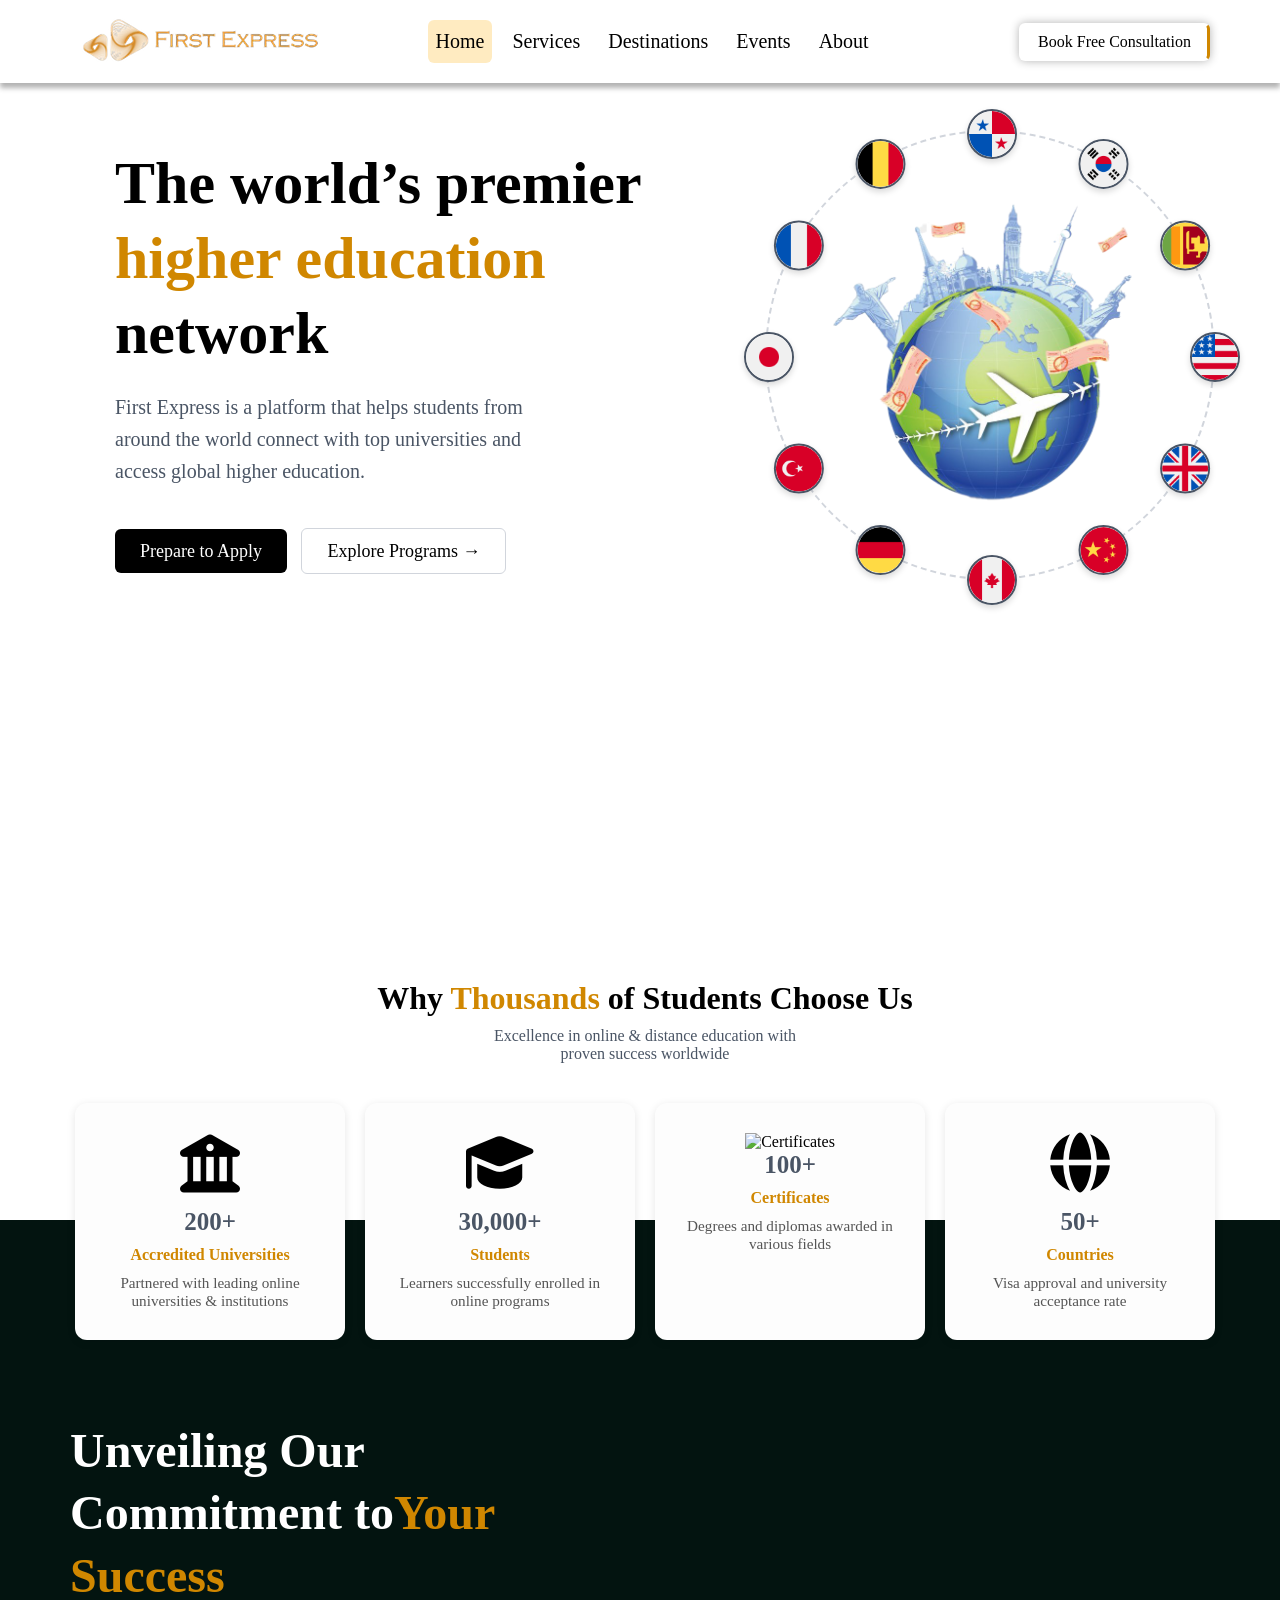
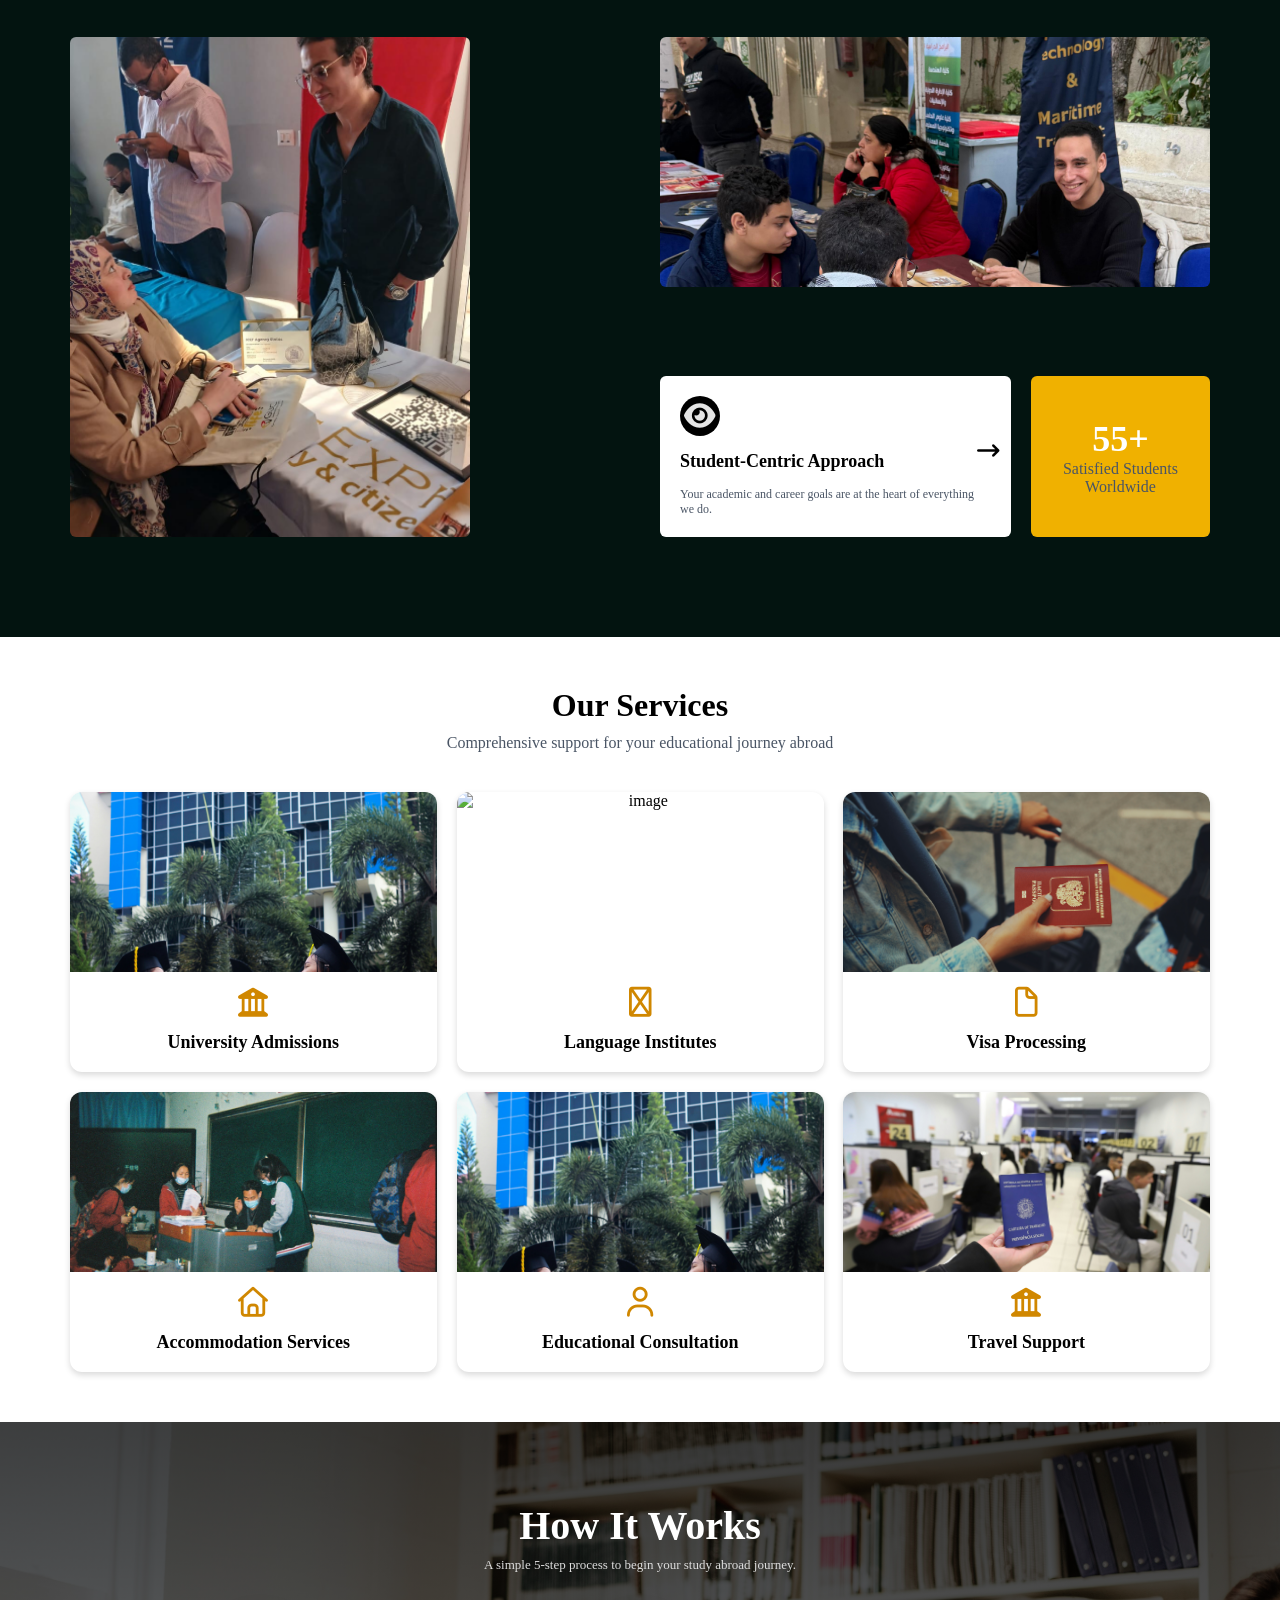
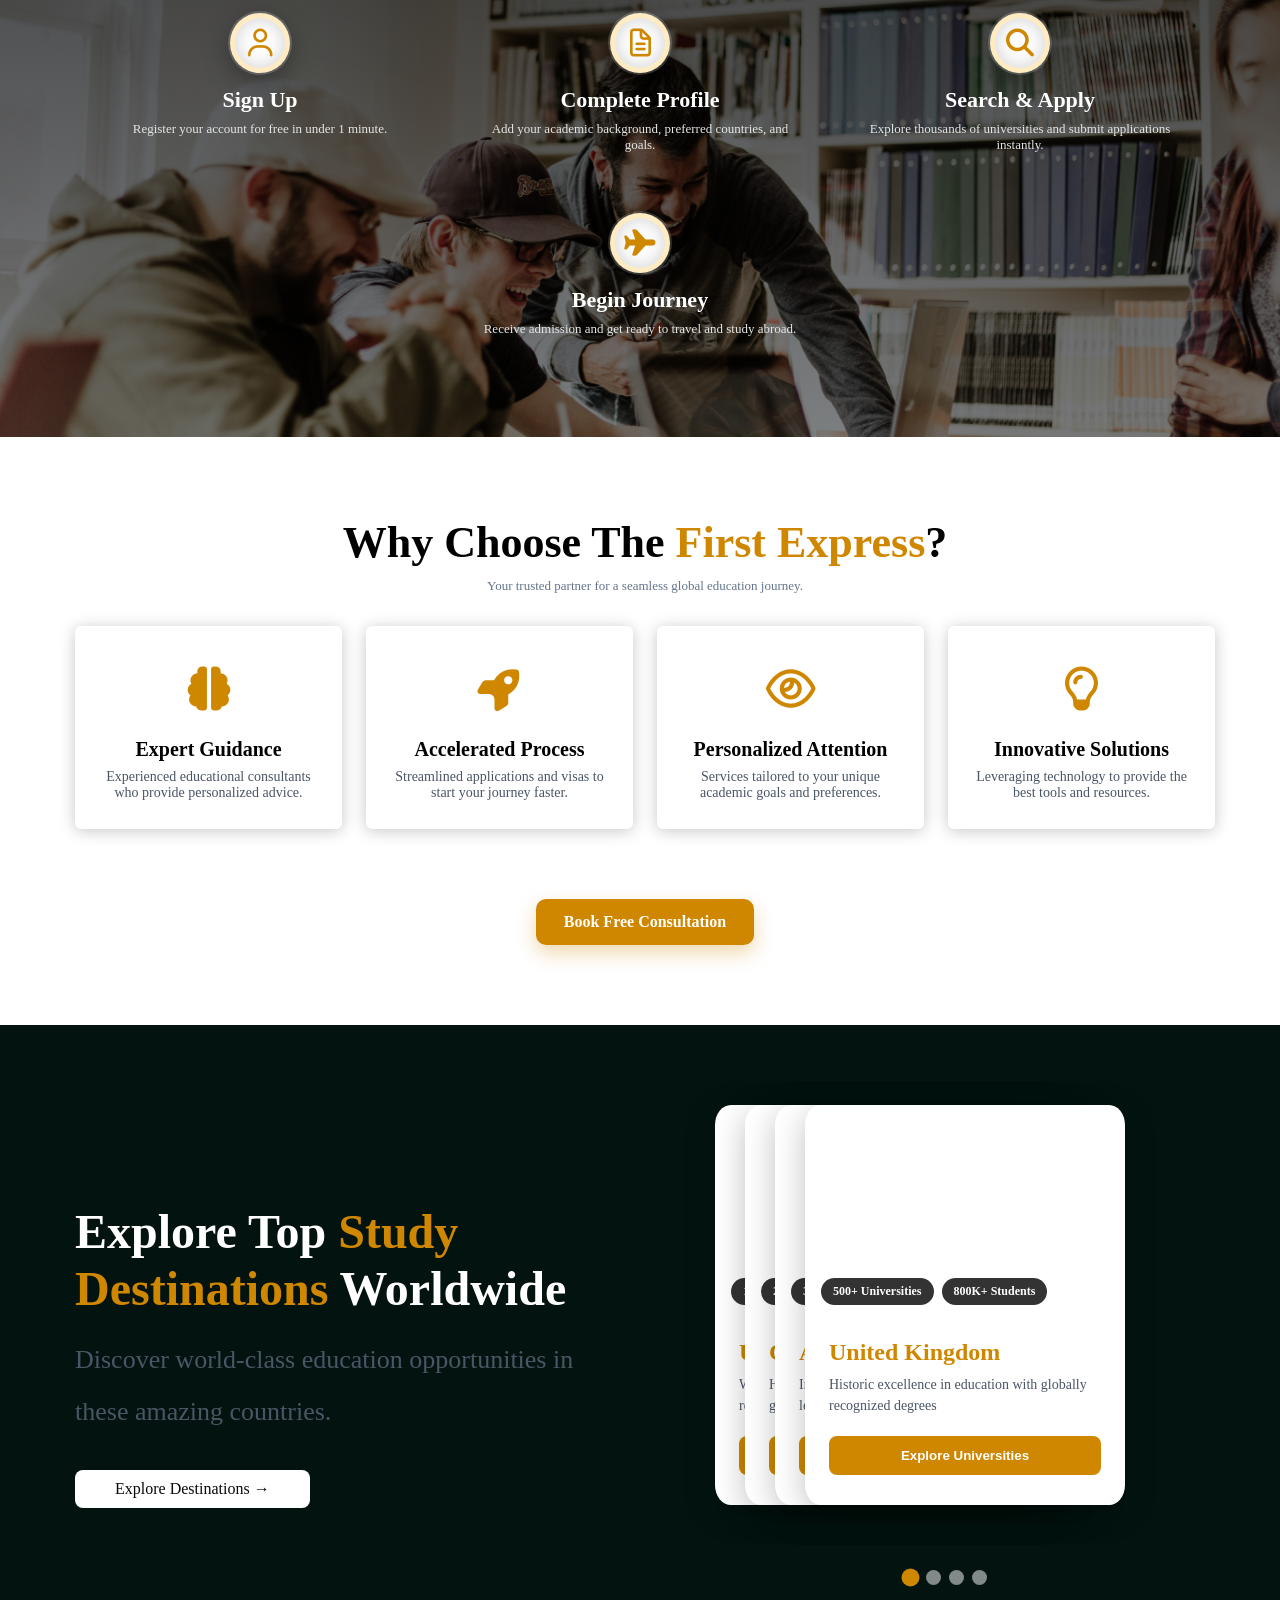
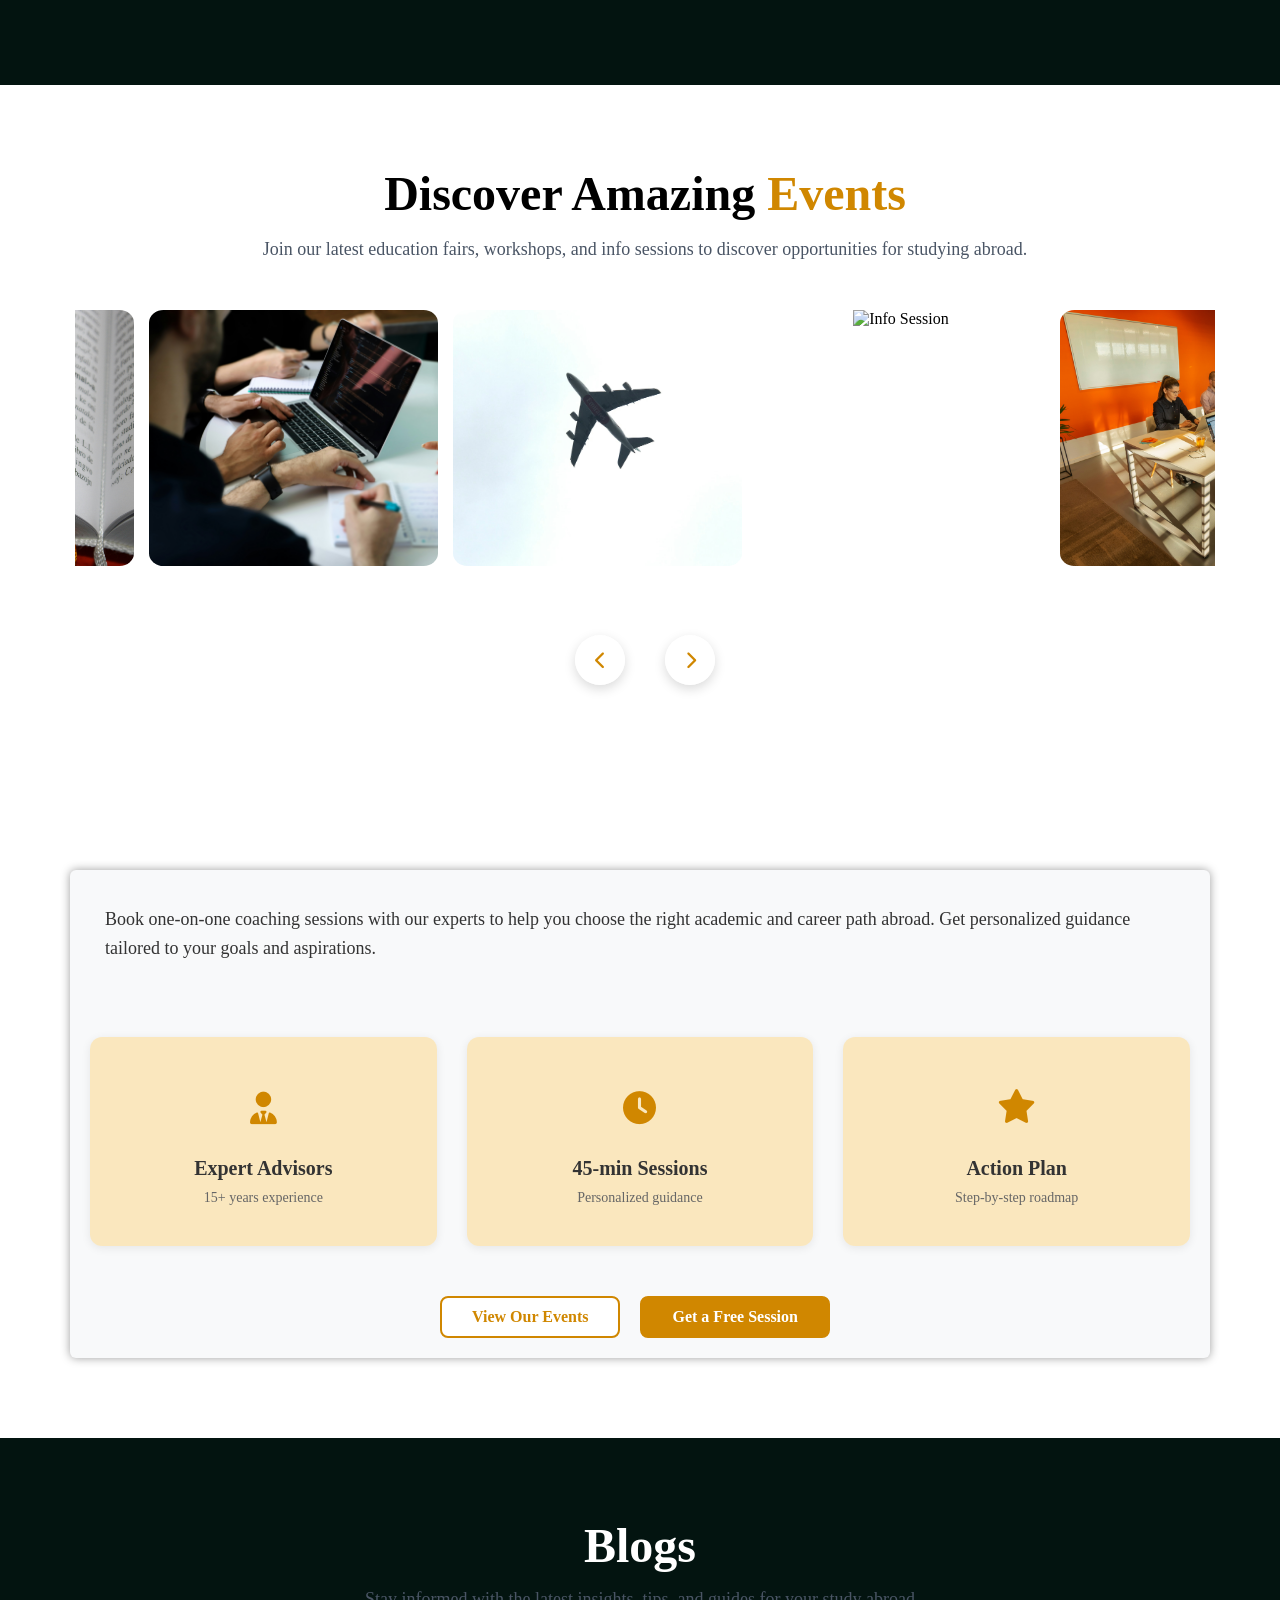
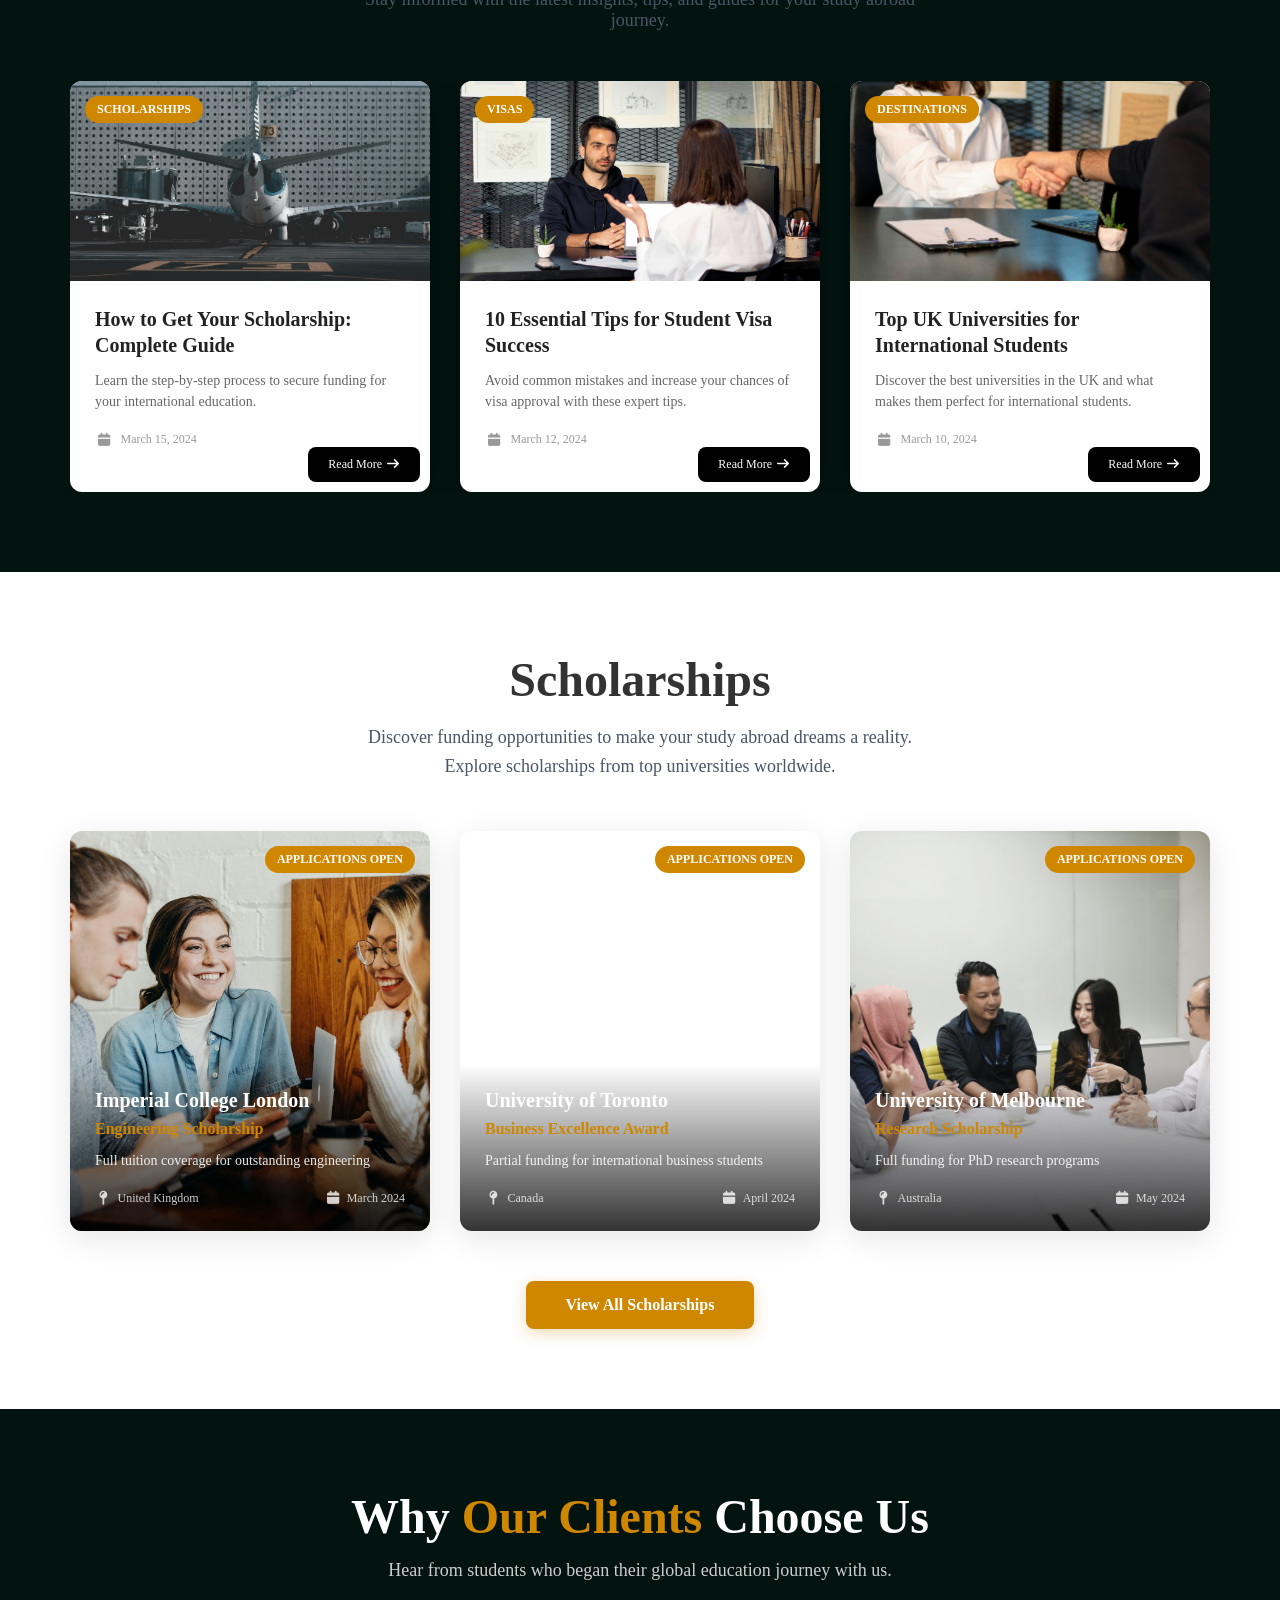
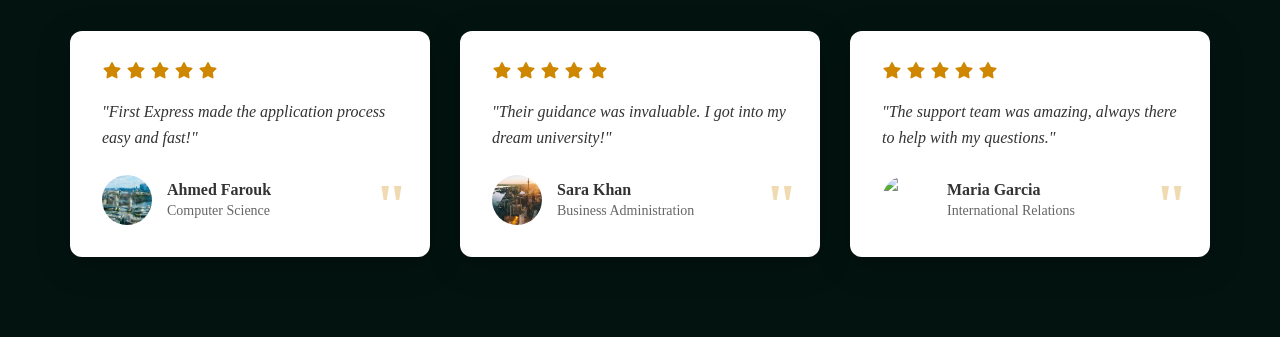
==== commit 38abdadf: "add responsive-1 and fix header and hero section" ====
--- a/index.html
+++ b/index.html
@@ -12,19 +12,18 @@
      <link rel="stylesheet" href="css/all.min.css">
 </head>
 <body>
-    
+    <!-- Header -->
     <header class="header">
         <div class="container">
             <div class="logo">
-                <img src="images/Screenshot 2025-09-03 195836.png" alt="logo">
-                First Express
+                <img src="images/logo/logo.png" alt="logo">
             </div>
 
             <div class="menu-toggle" id="menu-toggle">
               <i class="fa-solid fa-bars"></i>
             </div>
 
-            <nav class="nav">
+            <nav class="nav" id="nav">
               <a href="#" class="active">Home</a>
               <a href="#">Services</a>
               <a href="#">Destinations</a>
@@ -56,22 +55,22 @@
               <!-- Globe with rotating flags -->
               <div class="hero-globe">
                 <div class="globe">
-                  <img src="images/earth-2743662_1280.png" alt="">
+                  <img src="images/planet/earth.png" alt="">
                 </div>
                 <div class="orbit">
                   <div class="flags">
-                    <img src="images/united-states.png" alt="USA" class="flag" style="--i:0">
-                    <img src="images/united-kingdom.png" alt="UK" class="flag" style="--i:30">
-                    <img src="images/china.png" alt="China" class="flag" style="--i:60">
-                    <img src="images/canada.png" alt="Canada" class="flag" style="--i:90">
-                    <img src="images/germany.png" alt="Germany" class="flag" style="--i:120">
-                    <img src="images/turkey.png" alt="turkey" class="flag" style="--i:150">
-                    <img src="images/japan.png" alt="Japan" class="flag" style="--i:180">
-                    <img src="images/france.png" alt="France" class="flag" style="--i:210">
-                    <img src="images/belgium.png" alt="belgium" class="flag" style="--i:240">
-                    <img src="images/panama.png" alt="panama" class="flag" style="--i:270">
-                    <img src="images/south-korea.png" alt="south-korea" class="flag" style="--i:300">
-                    <img src="images/sri-lanka.png" alt="sri-lanka" class="flag" style="--i:330">
+                    <img src="images/flags/united-states.png" alt="USA" class="flag" style="--i:0">
+                    <img src="images/flags/united-kingdom.png" alt="UK" class="flag" style="--i:30">
+                    <img src="images/flags/china.png" alt="China" class="flag" style="--i:60">
+                    <img src="images/flags/canada.png" alt="Canada" class="flag" style="--i:90">
+                    <img src="images/flags/germany.png" alt="Germany" class="flag" style="--i:120">
+                    <img src="images/flags/turkey.png" alt="turkey" class="flag" style="--i:150">
+                    <img src="images/flags/japan.png" alt="Japan" class="flag" style="--i:180">
+                    <img src="images/flags/france.png" alt="France" class="flag" style="--i:210">
+                    <img src="images/flags/belgium.png" alt="belgium" class="flag" style="--i:240">
+                    <img src="images/flags/panama.png" alt="panama" class="flag" style="--i:270">
+                    <img src="images/flags/south-korea.png" alt="south-korea" class="flag" style="--i:300">
+                    <img src="images/flags/sri-lanka.png" alt="sri-lanka" class="flag" style="--i:330">
                   </div>
                 </div>
               </div>
--- a/css/style.css
+++ b/css/style.css
@@ -1,24 +1,29 @@
 /* =====================
    Root Variables
 ===================== */
+@import url('https://fonts.googleapis.com/css2?family=Geist:wght@100..900&display=swap');
+
 :root {
-  --font-family: Arial, Helvetica, sans-serif;
-
-  --primary-color: #d08600;
-  --primary-color-light:#f0b100;
+  --main-font-family: "Geist", sans-serif;
+  --sec-font-family:
+  --font-optical-sizing: auto;
+
+  --primary-color: #D08700;
+  --primary-color-light:#F0B100;
   --text-color: #000000;
   --second-color: white;
-  --text-muted: #999999;
+  --text-muted: #4A5565;
+  --text-muted2:#364153;
   --btn-bg: #000;
-  --btn-bg-light: #fff0d2;
+  --btn-bg-light: #FFB51D45;
   --btn-radius: 6px;
 
   --header-padding: 20px 60px;
 
   --hero-padding: 80px 60px;
 
-  --globe-size: 200px;
-  --orbit-size: 500px;
+  --globe-size: 400px;
+  --orbit-size: 450px;
   --flag-size: 50px;
   --orbit-speed: 20s;
 
@@ -38,9 +43,11 @@
 
 body {
   font-family: var(--font-family);
-  color: var(--text-color);
-  line-height: 1.6;
-  background: #fff;
+  /* color: var(--text-color); */
+  /* line-height: 1.6;*/
+  background: #fff; 
+  /* font-optical-sizing: auto;
+  font-style: normal; */
 }
 
 /* =====================
@@ -82,8 +89,11 @@
   left: 0;
   right: 0;
   top: 0;
-  box-shadow: 0 2px 5px rgba(0, 0, 0, 0.05);
+  box-shadow: 0 5px 5px rgba(0, 0, 0, 0.3);
   z-index: 100;
+  height: 83px;
+  display: flex;
+  align-items: center;
   background-color: white;
 }
 
@@ -91,21 +101,17 @@
   display: flex;
   justify-content: space-between;
   align-items: center;
-  padding: var(--header-padding, 10px 20px);
-  height: 70px;
-}
+  height: 100% ;
+} 
 
 .logo {
-  font-size: 22px;
-  font-weight: normal;
-  color: var(--primary-color);
+  height: 59.11px;
+  width: 257px;
 }
 .logo img {
-  vertical-align: middle;
-  height: 50px;
-}
-
-/* زرار الهامبرجر */
+  object-fit: cover;
+}
+
 .menu-toggle {
   display: none;
   font-size: 26px;
@@ -116,32 +122,40 @@
 .nav {
   display: flex;
   align-items: center;
-  gap: 15px;
+  gap: 12px;
+  width: 491px;
 }
 
 .nav a {
   text-decoration: none;
   color: var(--text-color);
-  font-weight: 500;
+  font-weight: 400;
+  font-size: 20px;
   padding: 10px 8px;
   border-radius: var(--btn-radius);
 }
 .nav .active {
   background-color: var(--btn-bg-light, #f0f0f0);
 }
-
+.nav a:hover{
+  background-color: var(--btn-bg-light, #f0f0f0);
+  
+}
 .btn {
-  padding: 10px 20px;
+  padding: 7px 16px;
+  text-align: center;
+  font-weight: 400px;
+  font-size: 16px;
   background: var(--second-color);
   border-radius: var(--btn-radius);
   text-decoration: none;
-  font-size: 14px;
   transition: 0.3s;
   color: var(--btn-bg);
   box-shadow: 0px 0px 10px rgba(0, 0, 0, 0.3);
   border-style: solid;
   border-width: 3px;
   border-color: transparent var(--primary-color) transparent transparent;
+
   animation: rotateborder 3s linear infinite;
 }
 
@@ -170,9 +184,47 @@
 /* =========================
    Responsive Header
 ========================= */
+
+
+/* Medium */
+@media (max-width: 992px) {
+  .menu-toggle {
+    display: block;
+    order: 3;
+  }
+
+  .nav {
+    position: absolute;
+    top: 70px;
+    right: 0;
+    background: white;
+    flex-direction: column;
+    align-items: flex-start;
+    width: 250px;
+    padding: 15px;
+    box-shadow: 0px 4px 10px rgba(0,0,0,0.3);
+    border-radius: var(--btn-radius);
+    display: none;
+    order: 5;
+  }
+
+
+  .nav a {
+    width: 100%;
+    padding: 10px;
+    margin: 5px 0;
+    text-align: left;
+  }
+
+  .nav.show {
+    display: flex;
+  }
+}
+
 @media (max-width: 768px) {
   .menu-toggle {
     display: block;
+    margin-left: 50px;
   }
 
   .nav {
@@ -194,7 +246,11 @@
     margin: 5px 0;
     text-align: left;
   }
-
+  .header .btn{
+    /* visibility: hidden;
+    flex-shrink: 1; */
+    display: none;
+  }
   .nav.show {
     display: flex;
   }
@@ -202,12 +258,12 @@
 
 
 
-/* =====================
+/* =========================================================================================================
    Hero Section
-===================== */
+========================================================================================================= */
 
 .hero {
-  height: 100vh;
+  min-height: 100vh;
   padding: 50px 0;
 }
 .hero .container {
@@ -222,19 +278,27 @@
   flex: 1;
 }
 .hero-text h1 {
-  font-size: 42px;
+  font-size: 60px;
   font-weight: bold;
+  line-height: 75px;
+  font-weight: 800;
 }
 .hero-text h1 span {
   color: var(--primary-color);
 }
 .hero-text p {
   margin: 20px 0;
-  font-size: 16px;
+  font-size: 20px;
+  font-weight: 400px;
+  line-height: 32px;
   color: var(--text-muted);
+  width: 450px;
 }
 .hero-buttons {
   margin-top: 50px;
+  font-weight: 500px;
+  font-size: 18px;
+  line-height: 28px;
 }
 
 .btn-primary {
@@ -251,7 +315,7 @@
   padding: 12px 25px;
   text-decoration: none;
   border-radius: var(--btn-radius);
-  border: 1px solid var(--btn-bg);
+  border: 1px solid #D1D5DC;
 }
 
 /* =====================
@@ -287,7 +351,7 @@
   margin-left: 50px;
   width: var(--orbit-size);
   height: var(--orbit-size);
-  border: 2px dotted var(--text-muted); 
+  border: 2px dashed #D1D5DC; 
   border-radius: 50%;
   position: absolute;
   top: 50%;
@@ -326,6 +390,64 @@
   }
   to {
     transform: translate(-50%, -50%) rotate(360deg);
+  }
+}
+
+
+/* =========================
+   Responsive Hero
+========================= */
+
+
+/* Medium */
+@media (max-width: 992px) {
+  .hero .container{
+    flex-direction: column;
+  }
+  .hero .hero-globe{
+    order: 1;
+    margin-bottom: 20px;
+  }
+  .hero .hero-text{
+    order: 2;
+    flex-basis: 100%;
+    width: 100%;
+    text-align: center;
+  }
+  .hero .hero-text h1{
+    width: 100%;
+  }
+  .hero .hero-text p{
+    width: 100%;
+  }
+  
+}
+
+@media (max-width: 768px) {
+  .hero .container{
+    height: fit-content;
+  }
+  .hero .hero-globe{
+    display: none;
+  }
+  .hero .hero-text p{
+    padding-right: 20px;
+  }
+  .hero-text h1{
+    font-size: 32px;
+    line-height: 1.2;
+  }
+  .hero-text p{
+    font-size: 16px;
+    line-height: 1.6;
+  }
+  .hero-buttons{
+    display: flex;
+    flex-direction: column;
+  }
+  .hero-buttons .btn-secondary{
+    margin-top: 30px;
+    margin-bottom: 50px;
   }
 }
 
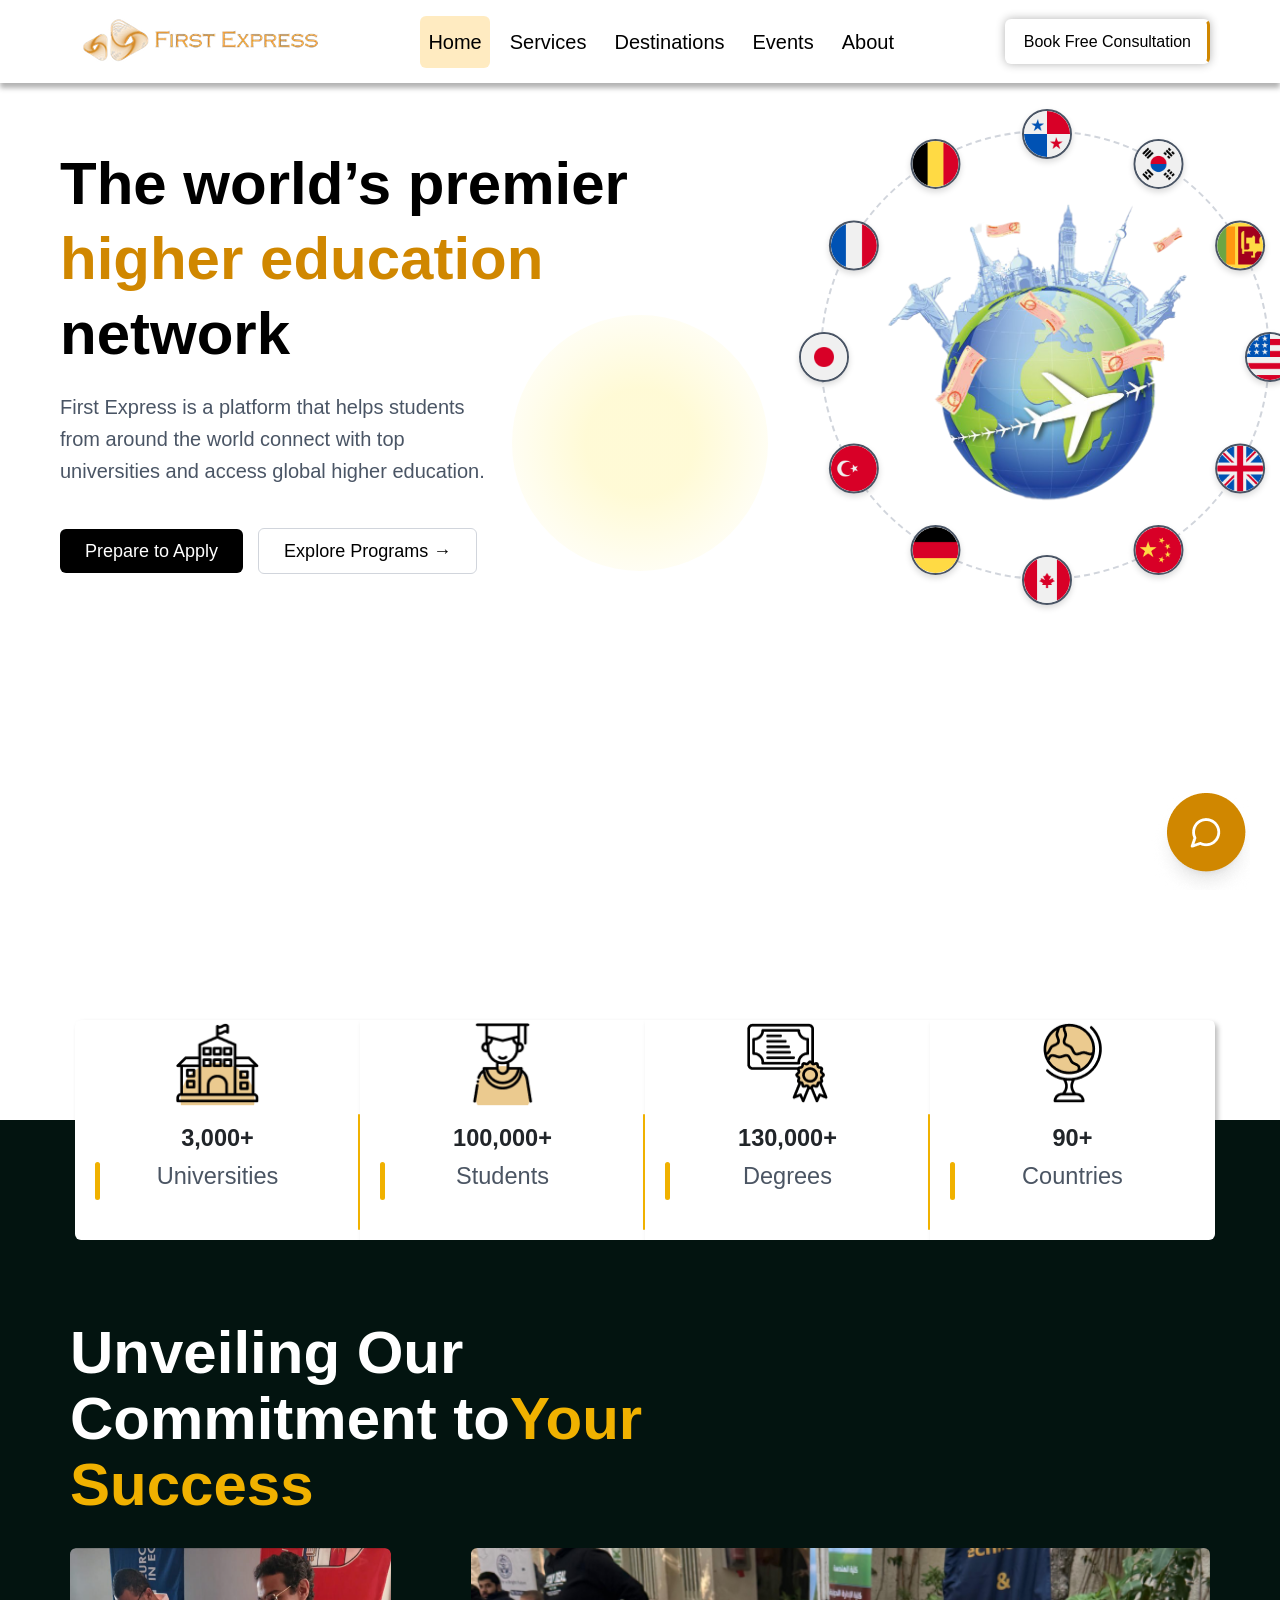
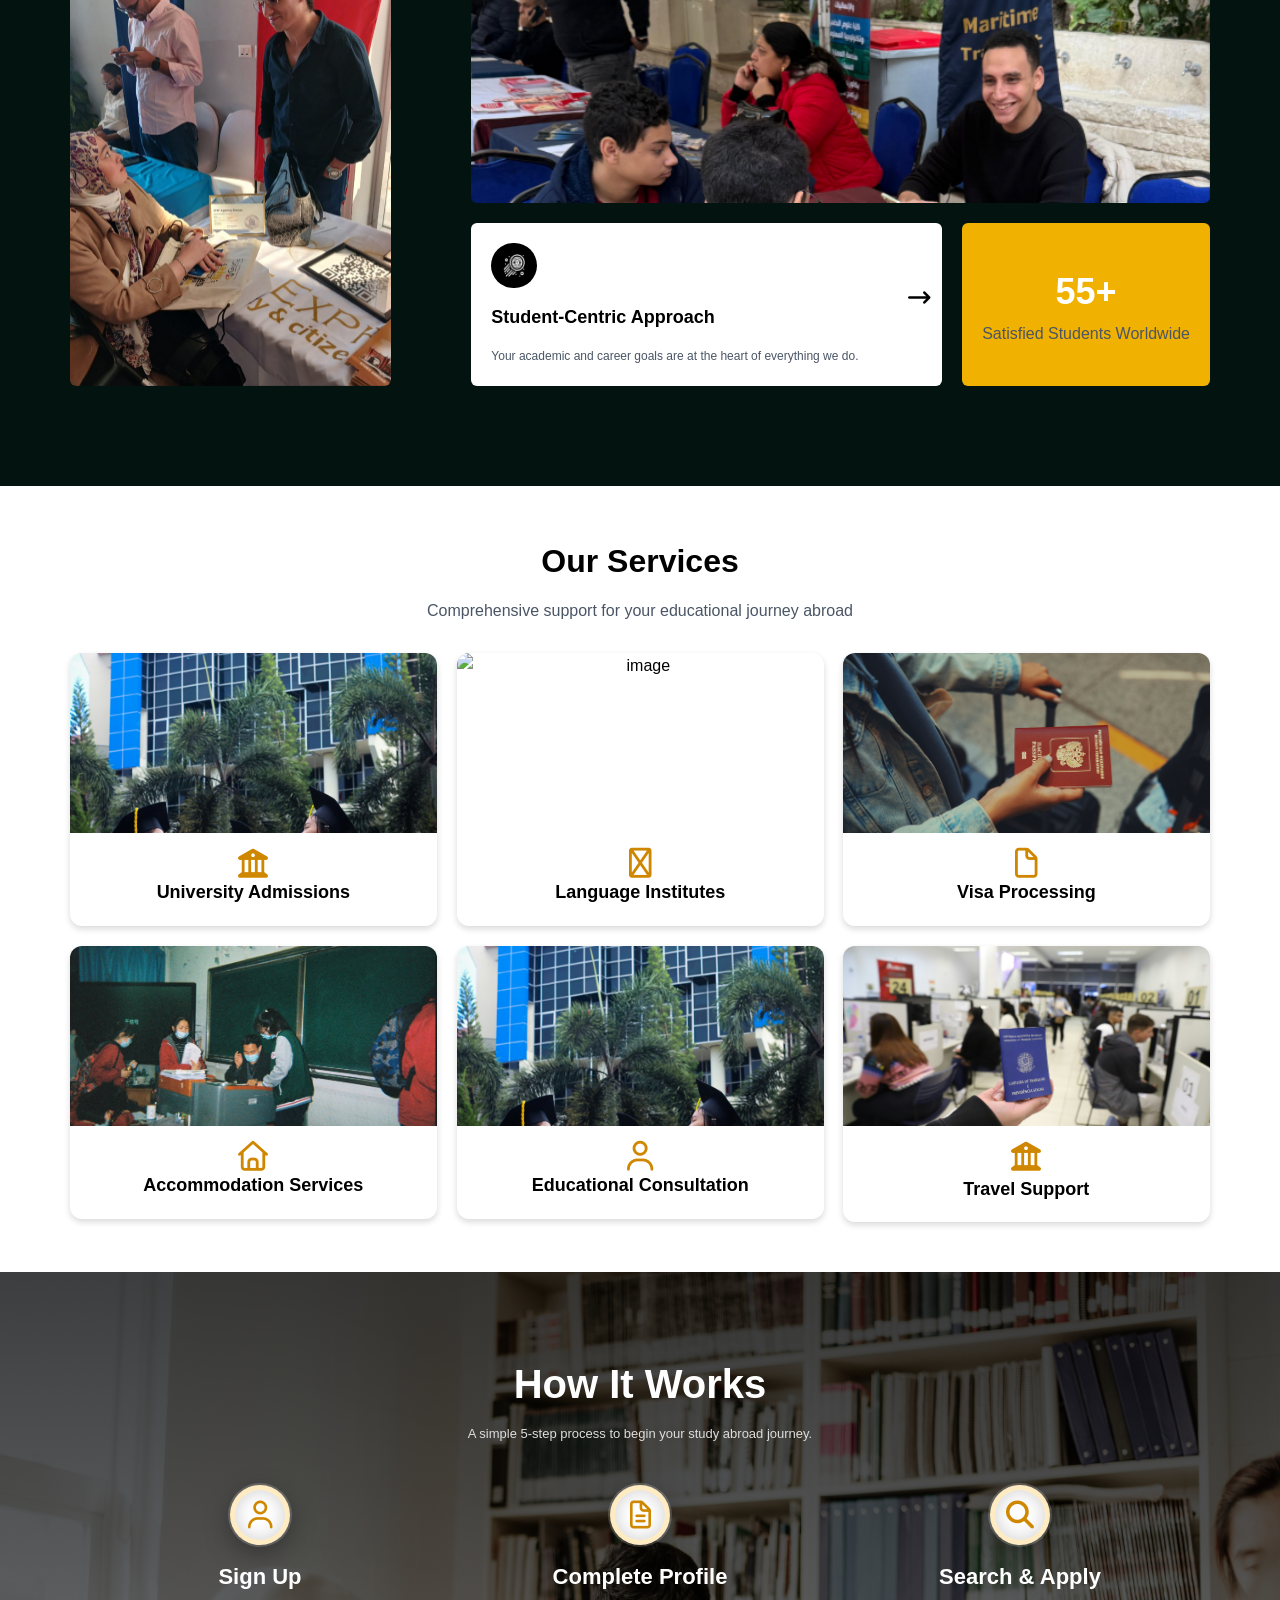
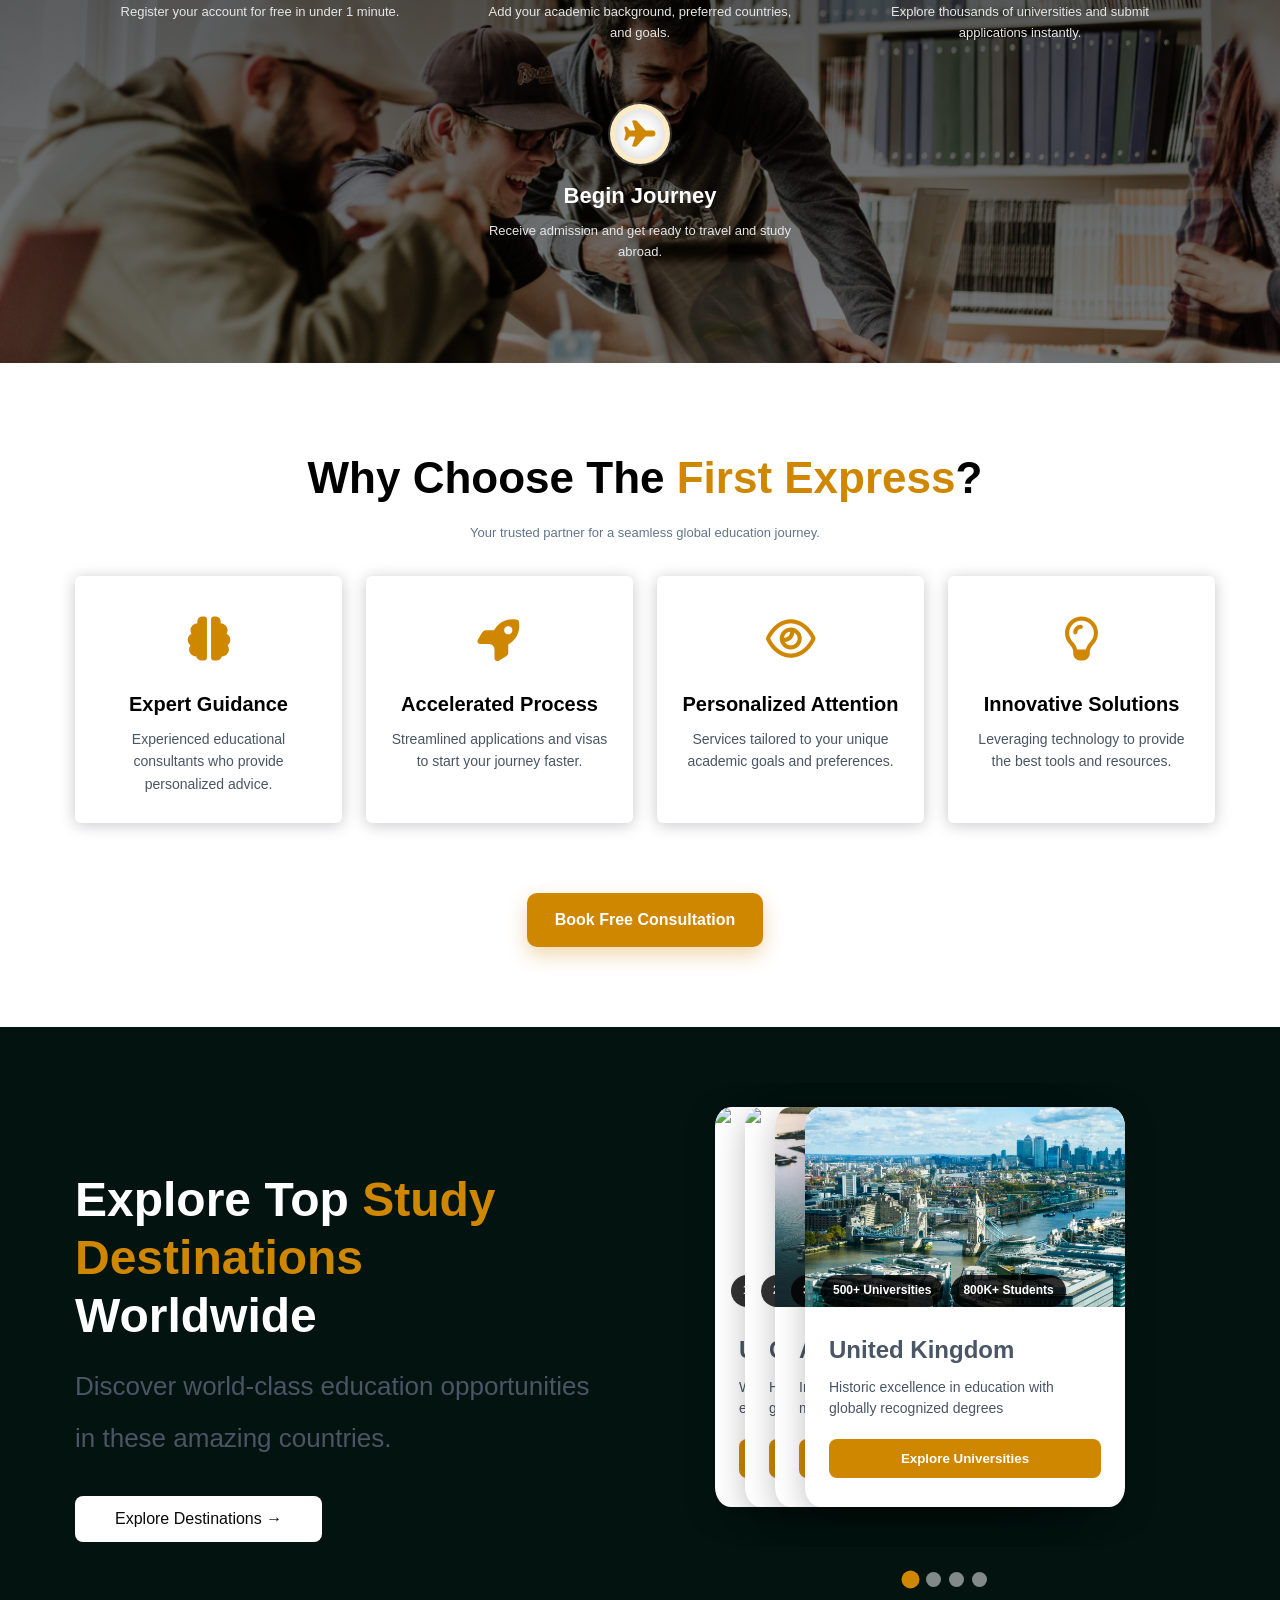
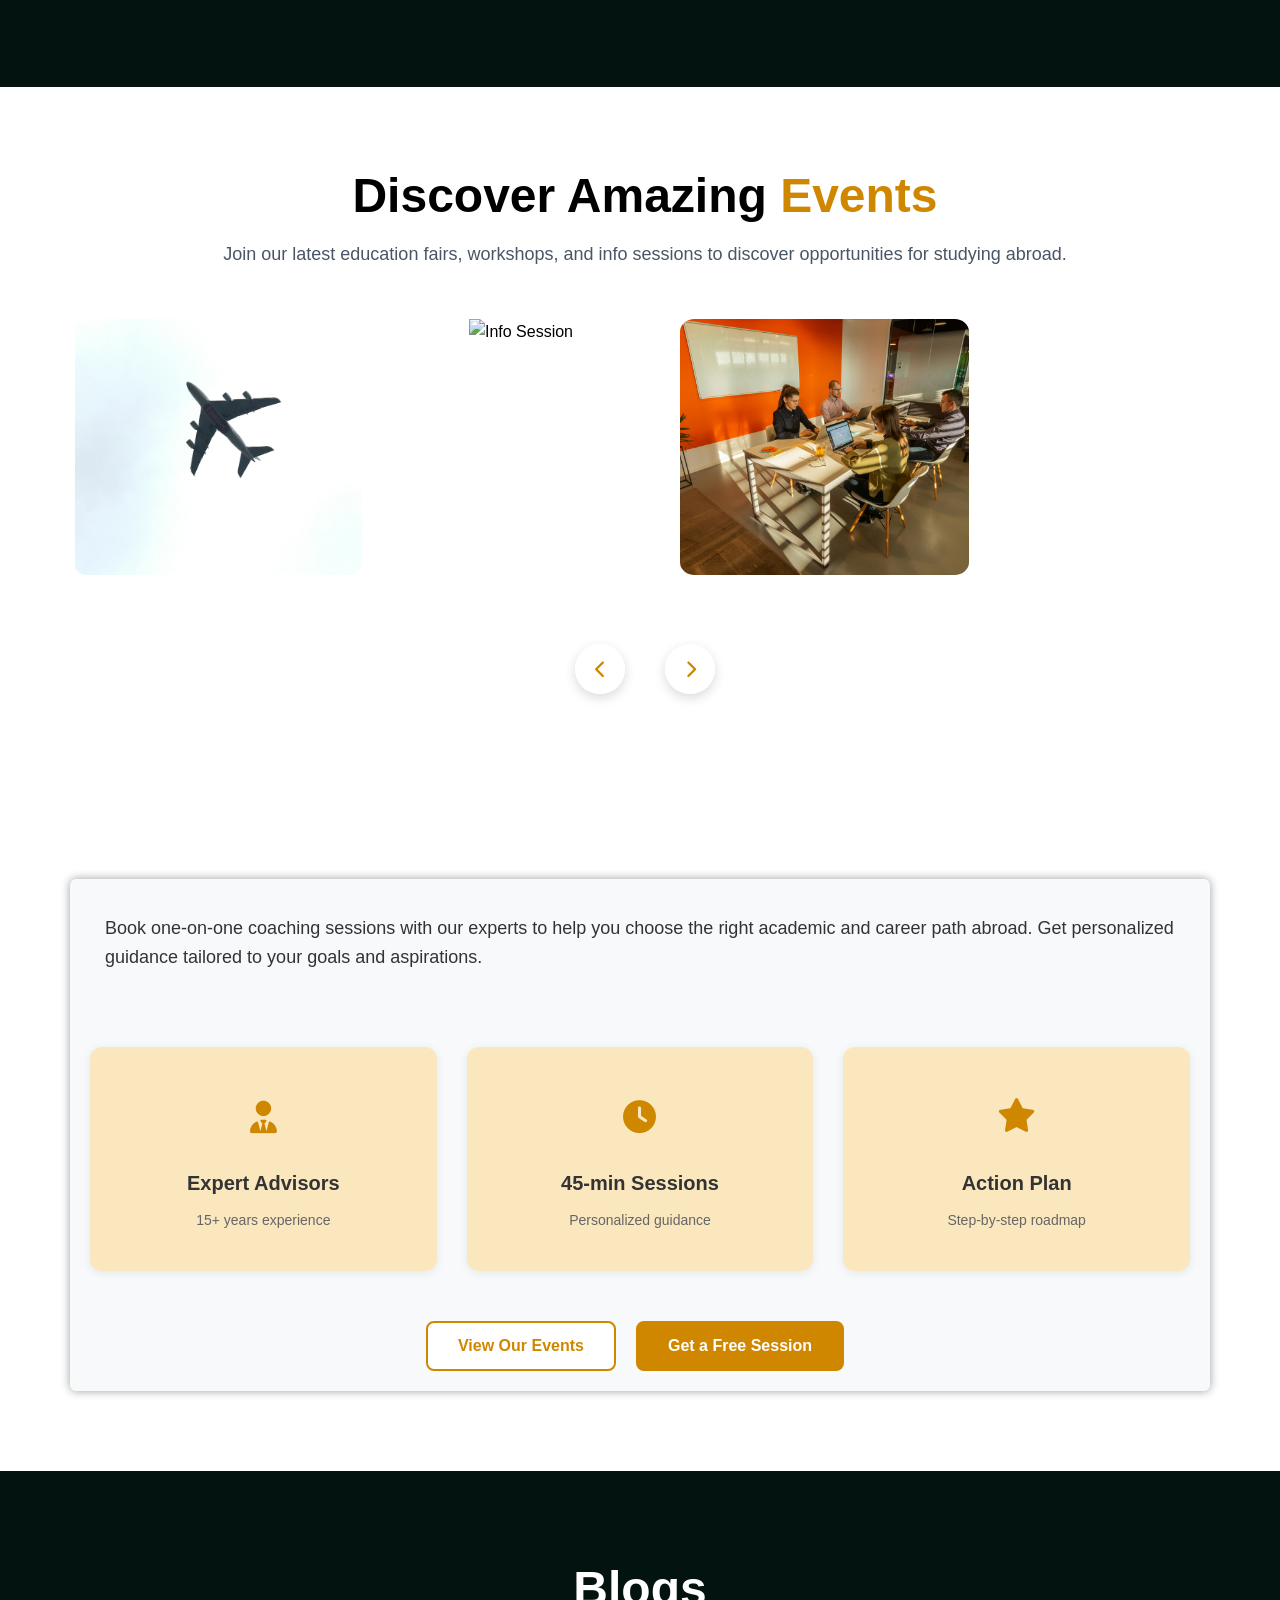
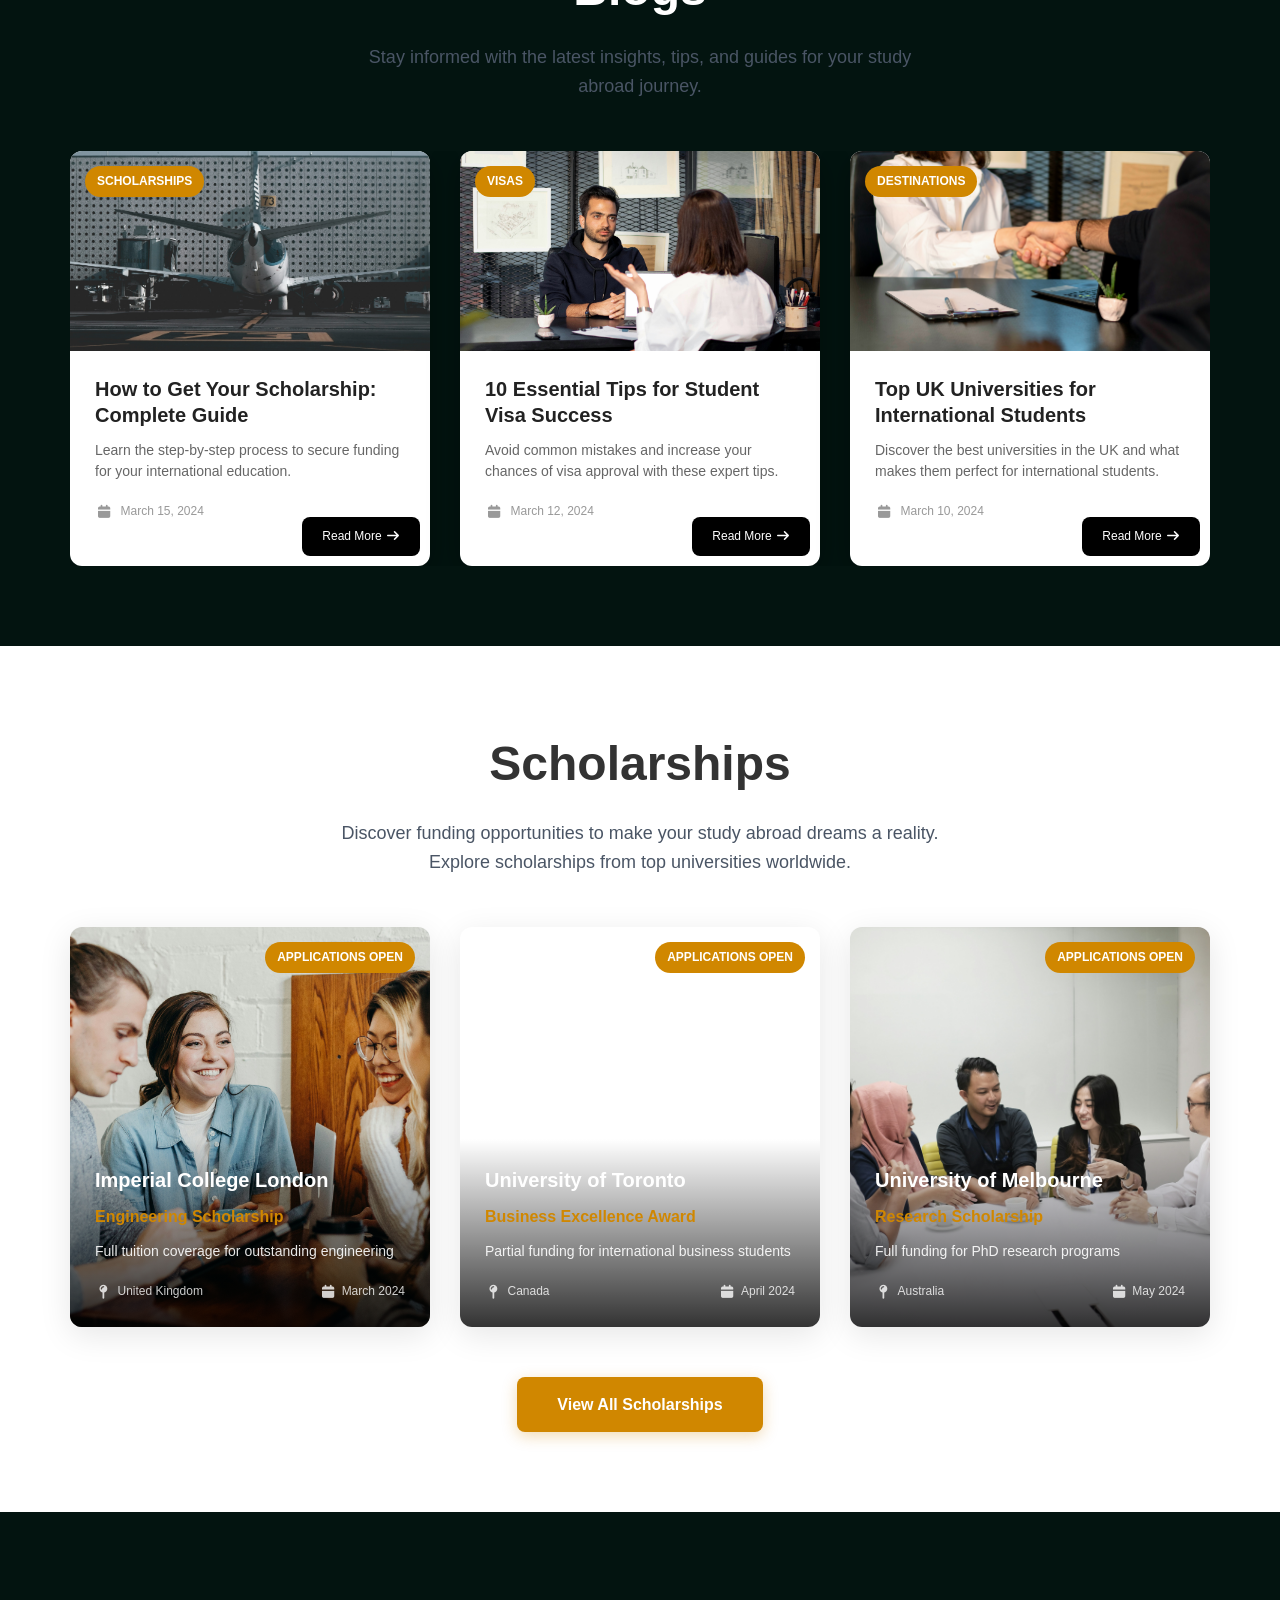
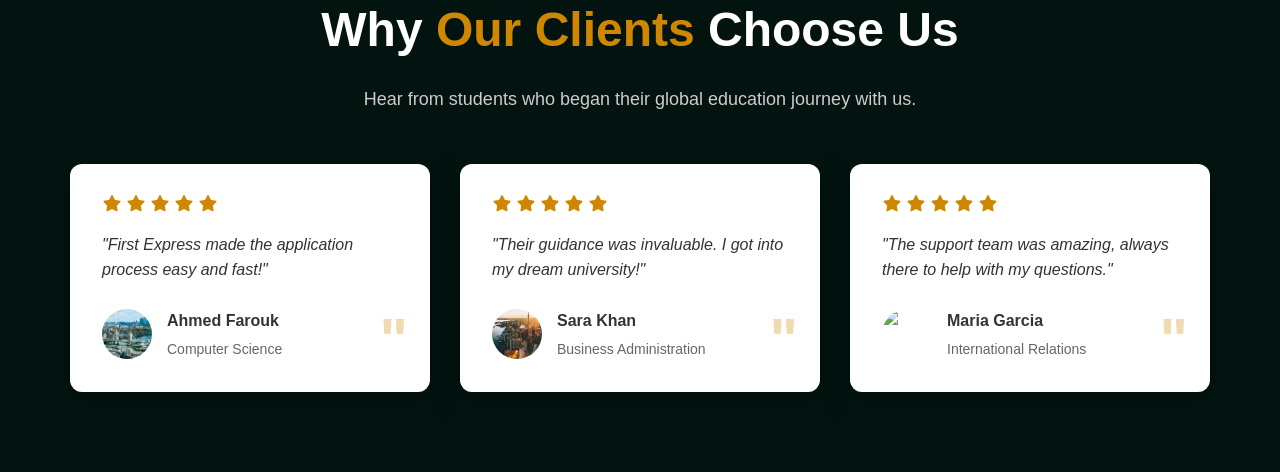
==== commit 0cd95faa: "add responsive-2" ====
--- a/index.html
+++ b/index.html
@@ -74,42 +74,49 @@
                   </div>
                 </div>
               </div>
-        
+              
+              <div class="search-icon">
+                <img src="images/icons/Link.png" alt="">
+              </div>
+              <div class="left"></div>
+              <div class="middle"></div>
+              <div class="right"></div>
         </div>
     </section>
     
     <section class="why-choose">
       <div class="container">
-        <h2>Why <span>Thousands</span> of Students Choose Us</h2>
-        <p>Excellence in online & distance education with <br>proven success worldwide</p>
-    
         <div class="cards">
           <div class="card">
-            <i class="fa-solid fa-building-columns"></i>
-            <h1>200+</h1>
-            <h3> Accredited Universities</h3>
-            <p>Partnered with leading online universities & institutions</p>
-          </div>
-    
-          <div class="card">
-            <i class="fa-solid fa-graduation-cap"></i>
-            <h1>30,000+</h1>
-            <h3> Students</h3>
-            <p>Learners successfully enrolled in online programs</p>
-          </div>
-    
-          <div class="card">
-            <img src="https://img.icons8.com/ios/100/certificate.png" alt="Certificates">
-            <h1>100+</h1>
-            <h3> Certificates</h3>
-            <p>Degrees and diplomas awarded in various fields</p>
-          </div>
-    
-          <div class="card">
-            <i class="fa-solid fa-globe"></i>
-            <h1>50+</h1>
+            <img src="images/icons/School Building.png" alt="">
+            <div class="content">
+              <h1>3,000+</h1>
+              <h3>Universities</h3>
+            </div>
+          </div>
+    
+          <div class="card">
+            <img src="images/icons/boy student.png" alt="">
+            <div class="content">
+              <h1>100,000+</h1>
+              <h3> Students</h3>
+            </div>
+          </div>
+    
+          <div class="card">
+            <img src="images/icons/Diploma.png" alt="Certificates">
+            <div class="content">
+              <h1>130,000+</h1>
+              <h3> Degrees</h3>
+            </div>
+          </div>
+    
+          <div class="card">
+            <img src="images/icons/Globe.png" alt="">
+            <div class="content">
+              <h1>90+</h1>
             <h3> Countries</h3>
-            <p>Visa approval and university acceptance rate</p>
+            </div>
           </div>
         </div>  
       </div>
@@ -119,16 +126,19 @@
       <div class="container">
         <h2>Unveiling Our <br> Commitment to<span>Your <br> Success</span></h2>
         <div class="momments">
+
           <div class="img-one">
-            <img src="images/Screenshot 2025-09-04 231309.png" alt="images">
-          </div>
-          <div class="left">
+            <img src="images/commitment image/img-left.png" alt="images">
+          </div>
+          <div class="right">
             <div class="img-two">
-              <img src="images/Screenshot 2025-09-04 231319.png" alt="">
+              <img src="images/commitment image/img-right.png" alt="">
             </div>
             <div class="text">
               <div class="approach">
-                <i class="fa-solid fa-eye first"></i>
+                <div class="hero-icon" style="background-color: black;">
+                  <img src="images/commitment image/hero-icon1.svg fill.png"  alt="">
+                </div>
                 <h3>Student-Centric Approach</h3>
                 <p>Your academic and career goals are at the heart of everything we do.</p>
                   <i class="fa-solid fa-arrow-right-long right"></i>
@@ -139,6 +149,7 @@
               </div>
             </div>
           </div>
+
         </div>
   
       </div>
@@ -407,7 +418,7 @@
 
               <div class="card">
                 <div class="card-image">
-                  <img src="images\nick-fewings-D68vlyckZhs-unsplash.jpg" alt="USA" class="image-4">
+                  <img src="images/nick-fewings-D68vlyckZhs-unsplash.jpg" alt="USA" class="image-4">
                 </div>
                 <div class="card-badges">
                   <span class="badge">500+ Universities</span>
@@ -464,6 +475,7 @@
                   <button class="card-btn">Explore Universities</button>
                 </div>
               </div>
+
             </div>
             
             <!-- Carousel dots -->
--- a/css/style.css
+++ b/css/style.css
@@ -5,7 +5,6 @@
 
 :root {
   --main-font-family: "Geist", sans-serif;
-  --sec-font-family:
   --font-optical-sizing: auto;
 
   --primary-color: #D08700;
@@ -42,12 +41,11 @@
 }
 
 body {
-  font-family: var(--font-family);
-  /* color: var(--text-color); */
-  /* line-height: 1.6;*/
-  background: #fff; 
-  /* font-optical-sizing: auto;
-  font-style: normal; */
+  font-family: var(--main-font-family);
+  color: var(--text-color);
+  line-height: 1.6;
+  background: #fff;
+  overflow-x: hidden;
 }
 
 /* =====================
@@ -58,6 +56,7 @@
   padding-right: 15px;
   margin-left: auto;
   margin-right: auto;
+  width: 100%;
 }
 
 /* Small */
@@ -80,6 +79,7 @@
     width: 1170px;
   }
 }
+
 
 /* =====================
    Header
@@ -144,7 +144,7 @@
 .btn {
   padding: 7px 16px;
   text-align: center;
-  font-weight: 400px;
+  font-weight: 400;
   font-size: 16px;
   background: var(--second-color);
   border-radius: var(--btn-radius);
@@ -222,6 +222,7 @@
 }
 
 @media (max-width: 768px) {
+
   .menu-toggle {
     display: block;
     margin-left: 50px;
@@ -265,8 +266,10 @@
 .hero {
   min-height: 100vh;
   padding: 50px 0;
+  position: relative;
 }
 .hero .container {
+  width: 100%;
   margin-top: 0px;
   display: flex;
   align-items: center;
@@ -282,6 +285,7 @@
   font-weight: bold;
   line-height: 75px;
   font-weight: 800;
+  position: relative;
 }
 .hero-text h1 span {
   color: var(--primary-color);
@@ -289,14 +293,14 @@
 .hero-text p {
   margin: 20px 0;
   font-size: 20px;
-  font-weight: 400px;
+  font-weight: 400;
   line-height: 32px;
   color: var(--text-muted);
   width: 450px;
 }
 .hero-buttons {
   margin-top: 50px;
-  font-weight: 500px;
+  font-weight: 500;
   font-size: 18px;
   line-height: 28px;
 }
@@ -317,6 +321,21 @@
   border-radius: var(--btn-radius);
   border: 1px solid #D1D5DC;
 }
+
+
+.hero .container .middle::after{
+  content: '';
+  position: absolute;
+  top: 35%;
+  left: 40%;
+  width: 256px;
+  height: 256px;
+  border-radius: 50%;
+  background: radial-gradient(circle, rgba(255, 241, 133, 0.336) 30%, rgba(255, 241, 133, 0.1) 70%, transparent 100%);
+  /* background-color: black; */
+  z-index: -5;
+}
+
 
 /* =====================
    Globe and Flags
@@ -393,7 +412,15 @@
   }
 }
 
-
+.hero .search-icon{
+  position: fixed;
+  width: 100px;
+  height: 100px;
+  overflow: hidden;
+  right: 30px;
+  bottom: 10px;
+  z-index: 100;
+}
 /* =========================
    Responsive Hero
 ========================= */
@@ -425,7 +452,7 @@
 
 @media (max-width: 768px) {
   .hero .container{
-    height: fit-content;
+    /* height: fit-content; */
   }
   .hero .hero-globe{
     display: none;
@@ -460,67 +487,94 @@
   padding: var(--hero-padding);
 }
 
-.why-choose h2 {
-  font-size: 32px;
-  font-weight: bold;
-}
-.why-choose h2 span{
-  color: var(--primary-color);
-}
-
-.why-choose  h1 {
-  color: var(--text-muted); /* اللون الذهبي */
-  font-size: 25px;
-  font-weight: bold;
-}
-
-.why-choose p {
-  margin-top: 10px;
-  font-size: 1rem;
-  color: var(--text-muted);
-}
-
-.cards {
+
+
+.why-choose .cards {
   display: grid;
   grid-template-columns: repeat(auto-fit, minmax(220px, 1fr));
-  gap: 20px;
+  gap: 0px;
   margin-top: 40px;
-}
-
-.card {
-  background: #fdfdfd;
-  border-radius: 12px;
-  padding: 30px 20px;
-  box-shadow: 0 2px 8px rgba(0,0,0,0.1);
-  transition: transform 0.3s ease, box-shadow 0.3s ease;
-}
-
-.card:hover {
-  transform: translateY(-5px);
-  box-shadow: 0 5px 15px rgba(0,0,0,0.15);
-}
-
-.card i {
-  margin-bottom: 15px;
-  font-size: 60px;
-}
-.card img{
-  width: 60px;
-}
-.card h3 {
-  font-size: 16px;
+  background-color: white;
+  border-radius: var(--btn-radius);
+  overflow: hidden;
+  box-shadow: 3px 3px 5px rgba(0, 0, 0, 0.258);
+}
+@media(max-width: 992px){
+  .why-choose .cards {
+    grid-template-columns: repeat(2, minmax(220px, 1fr));
+  }
+  
+}
+@media (max-width: 768px) {
+  .why-choose .cards{
+    grid-template-columns: repeat(auto-fit, minmax(220px, 1fr));
+    box-shadow: 0px 3px 8px rgba(0, 0, 0, 0.258);
+  }
+}
+.why-choose .card {
+  position: relative;
+  text-align: center;
+  box-shadow: 3px 3px 5px rgba(0, 0, 0, 0.258);
+  background-color: white;
+  
+}
+
+.why-choose .card img{
+  width: 86.33px;
+  height: 86.33px;
+}
+.why-choose .card h1 {
+  font-size: 23.56px;
+  font-weight: 600;
   margin: 10px 0;
-  color: #222;
-  color: var(--primary-color);
-}
-
-.card h3 span {
-  color: var(--primary-color);
-}
-
-.card p {
-  font-size: 0.95rem;
-  color: #555;
+  line-height: 28.27px;
+  color: rgba(33, 37, 41, 1);
+}
+.why-choose .card h3 {
+  font-size: 23.56px;
+  font-weight: 600;
+  font-weight: normal;
+  line-height: 28.27px;
+  margin: 10px 0;
+  color: rgba(75, 85, 99, 1);
+  position: relative;
+  padding-bottom: 10px;
+}
+
+.why-choose .card h3::before{
+  content: '';
+  position: absolute;
+  left: 20px;
+  height: 100%;
+  width: 5px;
+  background-color: var(--primary-color-light);
+  border-radius: 20px;
+}
+.why-choose .card .content{
+  height: 115.75px;
+  padding-bottom: 10px;
+}
+.why-choose .card:not(:last-child)::after{
+  content: '';
+  position: absolute;
+  bottom: 10px;
+  right: 0px; 
+  width: 2px;
+  height:115.75px;
+  background-color: var(--primary-color-light);
+  border-radius: 10px;
+  z-index: 5;
+}
+@media(max-width: 992px){
+  .why-choose .card:nth-child(2)::after{
+    display: none;
+  }
+  
+}
+@media (max-width: 768px){
+  .why-choose .card::after{
+    display: none;
+  }
 }
 
 
@@ -531,26 +585,27 @@
   margin-top: -200px;
   background-color: var(--green-background);
   color: white;
-  /* padding: 100px 0; */
   padding-top: 200px;
   padding-bottom: 100px;
 }
 
 .commitment h2 {
-  font-size: 48px;
-  font-weight: bold;
+  font-size: 60px;
+  line-height: 66px;
+  font-weight: 600;
   margin-bottom: 30px;
-  line-height: 1.3;
+  letter-spacing: 0%;
+  
 }
 
 .commitment span {
-  color: var(--primary-color);
+  color: var(--primary-color-light);
 }
 
 .commitment .momments {
   display: grid;
-  grid-template-columns: repeat(auto-fit, minmax(250px, 1fr));
-  gap: 40px;
+  grid-template-columns: 321.36px 1fr;
+  gap: 80px;
   align-items: center;
 }
 
@@ -559,7 +614,7 @@
   overflow: hidden;
   width: 100%;
   max-width: 400px;
-  height: 500px;
+  height: 438.7px;
 }
 
 .commitment .img-one img {
@@ -568,9 +623,8 @@
   object-fit: cover;
 }
 
-.momments .left {
-  max-width: 600px;
-  height: 500px;
+.momments .right {
+  height: 438.7px;
   display: flex;
   flex-direction: column;
   justify-content: space-between;
@@ -581,7 +635,7 @@
   border-radius: var(--btn-radius);
   overflow: hidden;
   width: 100%;
-  height: 250px;
+  height: 267.96px;
 }
 
 .commitment .img-two img {
@@ -604,6 +658,19 @@
   background-color: white;
   gap: 15px;
   position: relative;
+  flex-grow: 1;
+}
+.approach .hero-icon{
+  width: 45.2px;
+  height: 45.2px;
+  border-radius: 50%;
+  display: flex;
+  justify-content: center;
+  align-items: center;
+}
+.approach .hero-icon img{
+  width: 50%;
+  height: 50%;
 }
 .approach .first{
   background-color: black;
@@ -613,6 +680,7 @@
   display: flex;
   align-items: center;
   justify-content: center;
+  flex-grow: 1;
 }
 .approach i {
   font-size: 28px;
@@ -639,7 +707,6 @@
 }
 
 .counter {
-  text-align: center;
   background-color: var(--primary-color-light);
   border-radius: var(--btn-radius);
   margin-left: 20px;
@@ -647,6 +714,8 @@
   flex-direction: column;
   justify-content: center;
   align-items: center;
+  padding-left:20px ;
+  padding-right:20px ;
 }
 
 .counter .stat-number {
@@ -664,25 +733,36 @@
    Responsive Adjustments
 ========================= */
 @media (max-width: 992px) {
+  .commitment .momments{
+    grid-template-columns: repeat(2, 1fr);
+  }
+  .commitment .momments .img-one{
+    height: 100%;
+  }
   .commitment h2 {
     font-size: 36px;
   }
-
+  
   .commitment .momments {
     gap: 20px;
   }
-
+  
   .momments .left {
     height: auto;
     gap: 15px;
   }
-
+  
   .text {
     flex-direction: column;
     align-items: stretch;
     gap: 20px;
   }
-
+  .text h3{
+    font-size: 16px;
+  }
+  .text p{
+    font-size: 10px;
+  }
   .counter {
     margin-left: 0;
     padding: 20px;
@@ -696,6 +776,9 @@
 }
 
 @media (max-width: 576px) {
+  .commitment .momments{
+    grid-template-columns: 1fr;
+  }
   .commitment h2 {
     font-size: 28px;
     line-height: 1.4;
@@ -715,6 +798,12 @@
 
   .counter .stat-title {
     font-size: 14px;
+  }
+  .commitment .img-one{
+    display: none;
+  }
+  .commitment .momments{
+    text-align: center;
   }
 }
 
@@ -1058,13 +1147,18 @@
 }
 .why-choose-fe .cta-btn:hover { transform: translateY(-2px); box-shadow: 0 12px 28px rgba(208,134,0,0.38); background: var(--primary-color-light); }
 
+@media (max-width: 576px) {
+  .why-choose-fe .container .title{
+    font-size: 36px;
+  }
+}
 /* ===================== Study Destinations ===================== */
 .study-destinations {
   background: var(--green-background);
   padding: var(--hero-padding);
   color: white;
   position: relative;
-  overflow: hidden;
+  overflow-x: hidden;
 }
 
 .study-destinations .content {
@@ -1084,6 +1178,7 @@
 .study-destinations .text-content h2 span {
   color: var(--primary-color);
 }
+
 
 .study-destinations .text-content p {
   color: var(--text-muted);
@@ -1155,9 +1250,7 @@
   width: 100%;
   height: 100%;
   object-fit: cover;
-  opacity: 0;
   transition: opacity 0.3s ease;
-  z-index: 100;
 }
 
 
@@ -1247,36 +1340,56 @@
 
 /* Responsive */
 @media (max-width: 768px) {
+  .study-destinations{
+    text-align: center;
+  }
+  .study-destinations .content{
+    grid-template-columns: 1fr;
+    
+  }
+  .study-destinations .text-content h2 {
+    font-size: 32px;
+  }
+  .study-destinations .text-content p{
+    line-height: 1.2;
+    font-size: 18px;
+  }
   .study-destinations .cards-stack {
-    height: auto;
-    display: flex;
-    overflow-x: auto;
-    scroll-snap-type: x mandatory;
-    gap: 20px;
-    padding-bottom: 20px;
-  }
-
+    position: relative;
+    height: 500px;
+    overflow: hidden;
+  }
+  
   .study-destinations .card-stack {
-    position: static;
-    display: flex;
-    gap: 16px;
-    right: 0;
-  }
-
-  .study-destinations .card {
-    position: static;
-    flex: 0 0 80%;
-    scroll-snap-align: center;
-    width: auto;
-    height: auto;
-  }
-
-  .study-destinations .carousel-dots {
-    position: static;
-    margin-top: 20px;
-    justify-content: center;
-  }
-}
+    position: relative;
+    right: -130px;
+    height: 100%;
+  }
+  
+}
+
+@media (max-width: 576px){
+
+  .study-destinations .text-content h2 {
+    font-size: 30px;
+  }
+  .study-destinations .text-content p{
+    line-height: 1.2;
+    font-size: 16px;
+  }
+  .study-destinations .text-content a{
+    font-size: 16px;
+  }
+  
+  .study-destinations .cards-stack {
+    display: none;
+  }
+  
+  
+}
+
+
+
 
 /* ===================== Events Section ===================== */
 .events {
@@ -1629,7 +1742,7 @@
 
 .blogs-track {
   display: grid;
-  grid-template-columns: repeat(auto-fit, minmax(180px, 1fr));
+  grid-template-columns: repeat(auto-fit, minmax(240px, 1fr));
   gap: 30px;
   overflow: hidden;
 }
@@ -2162,4 +2275,7 @@
   .quote-mark {
     font-size: 40px;
   }
-}+}
+
+
+
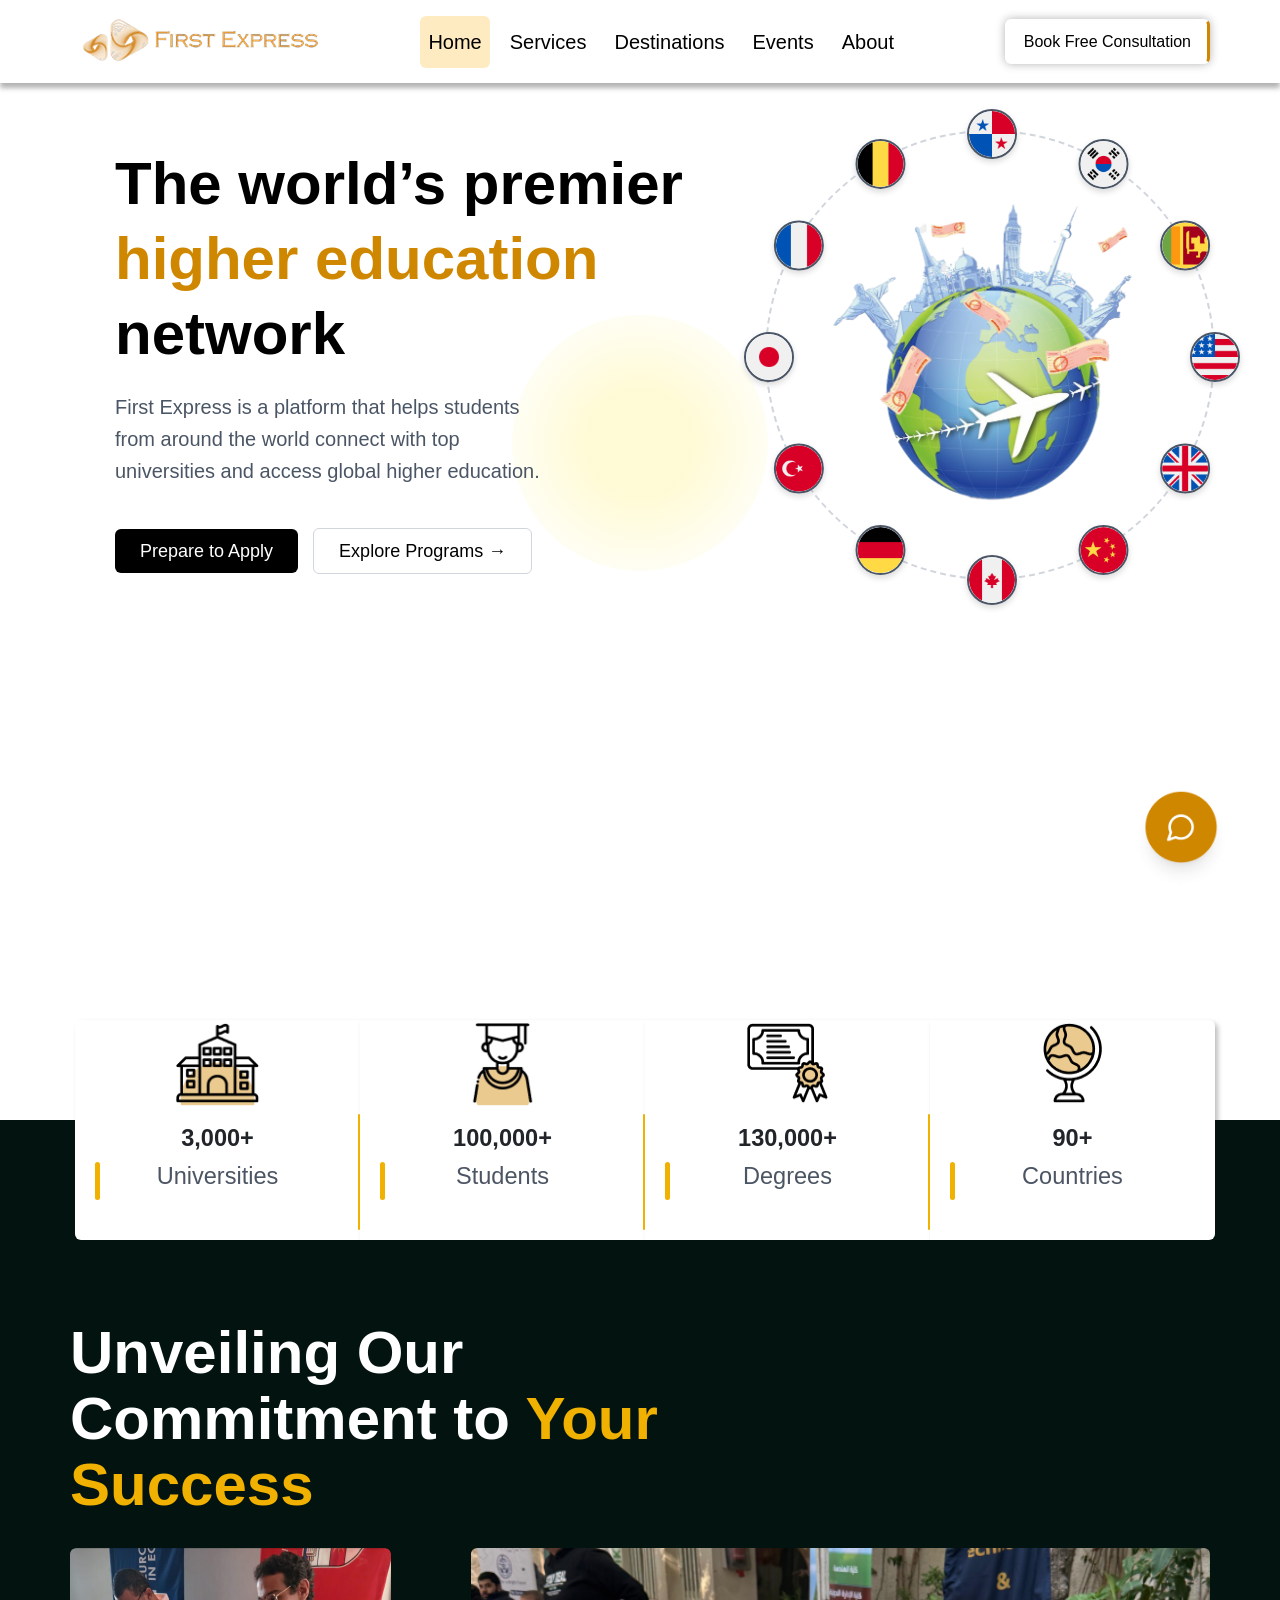
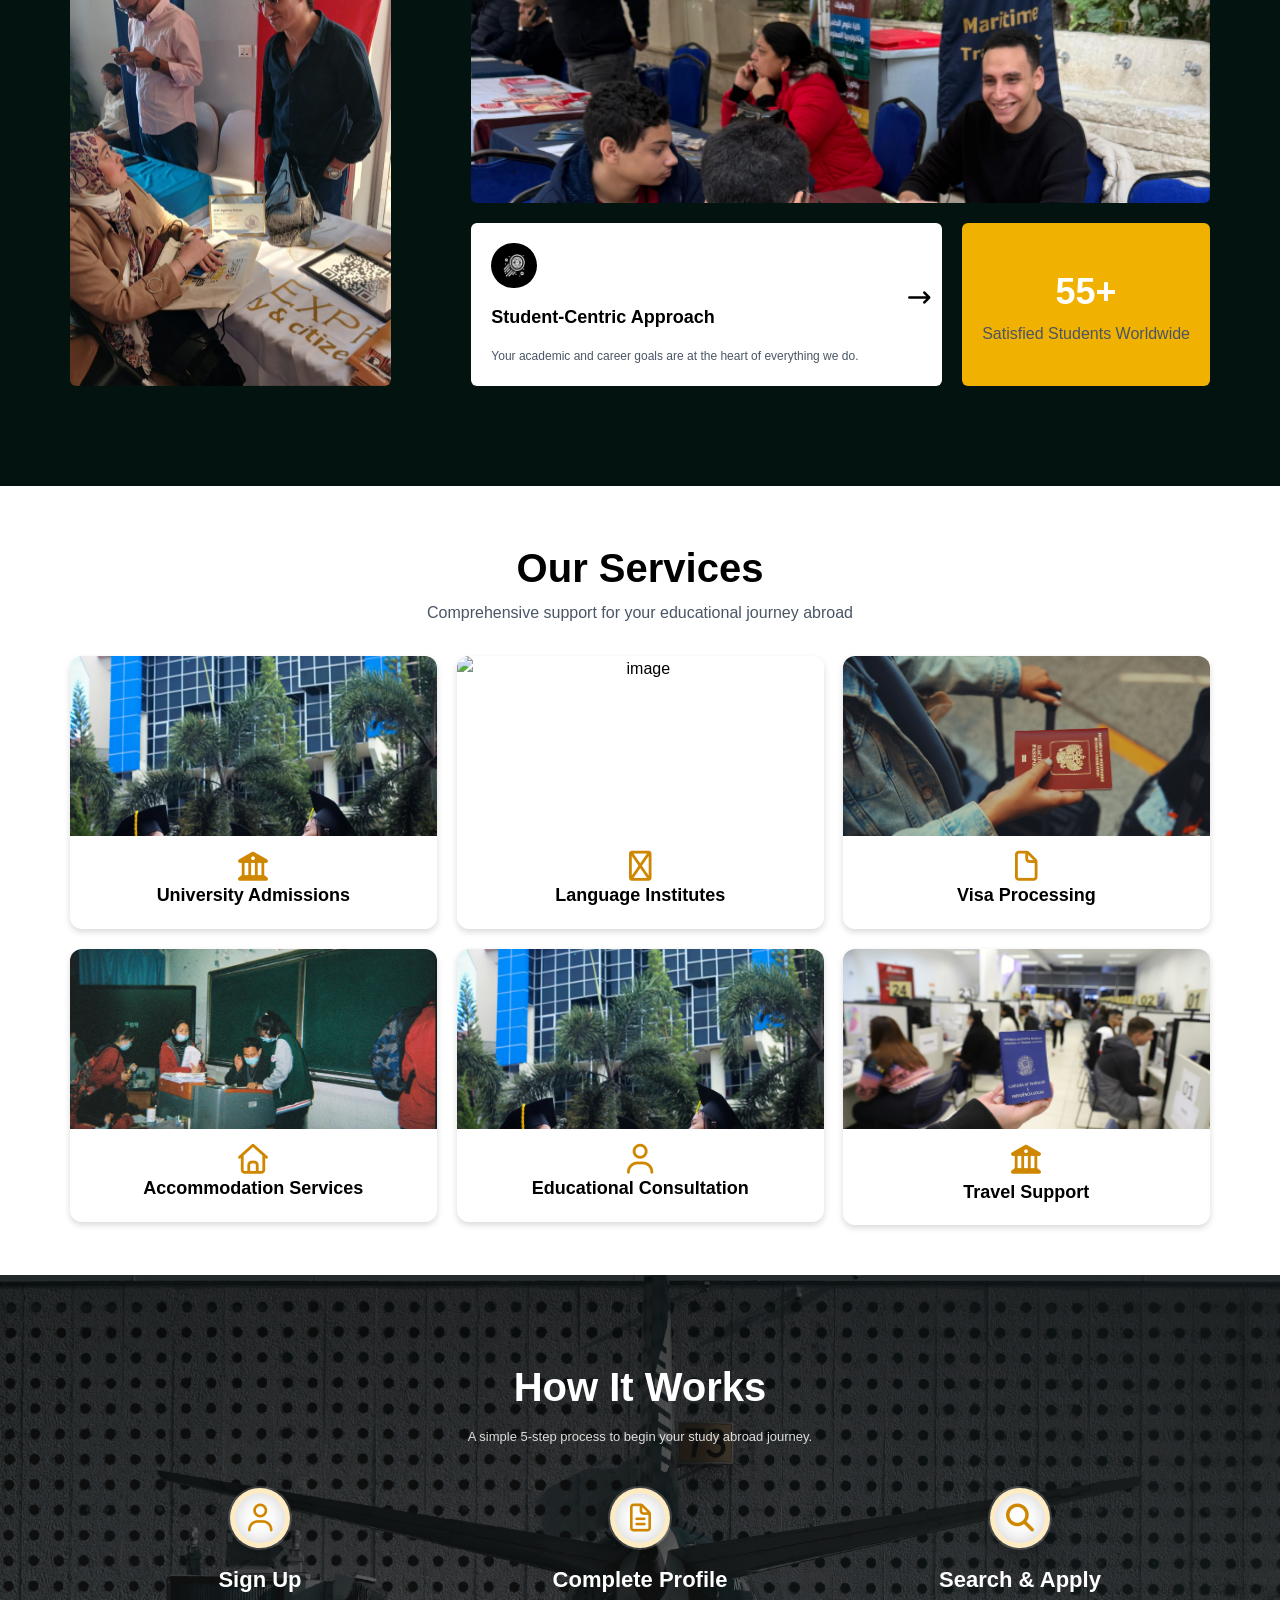
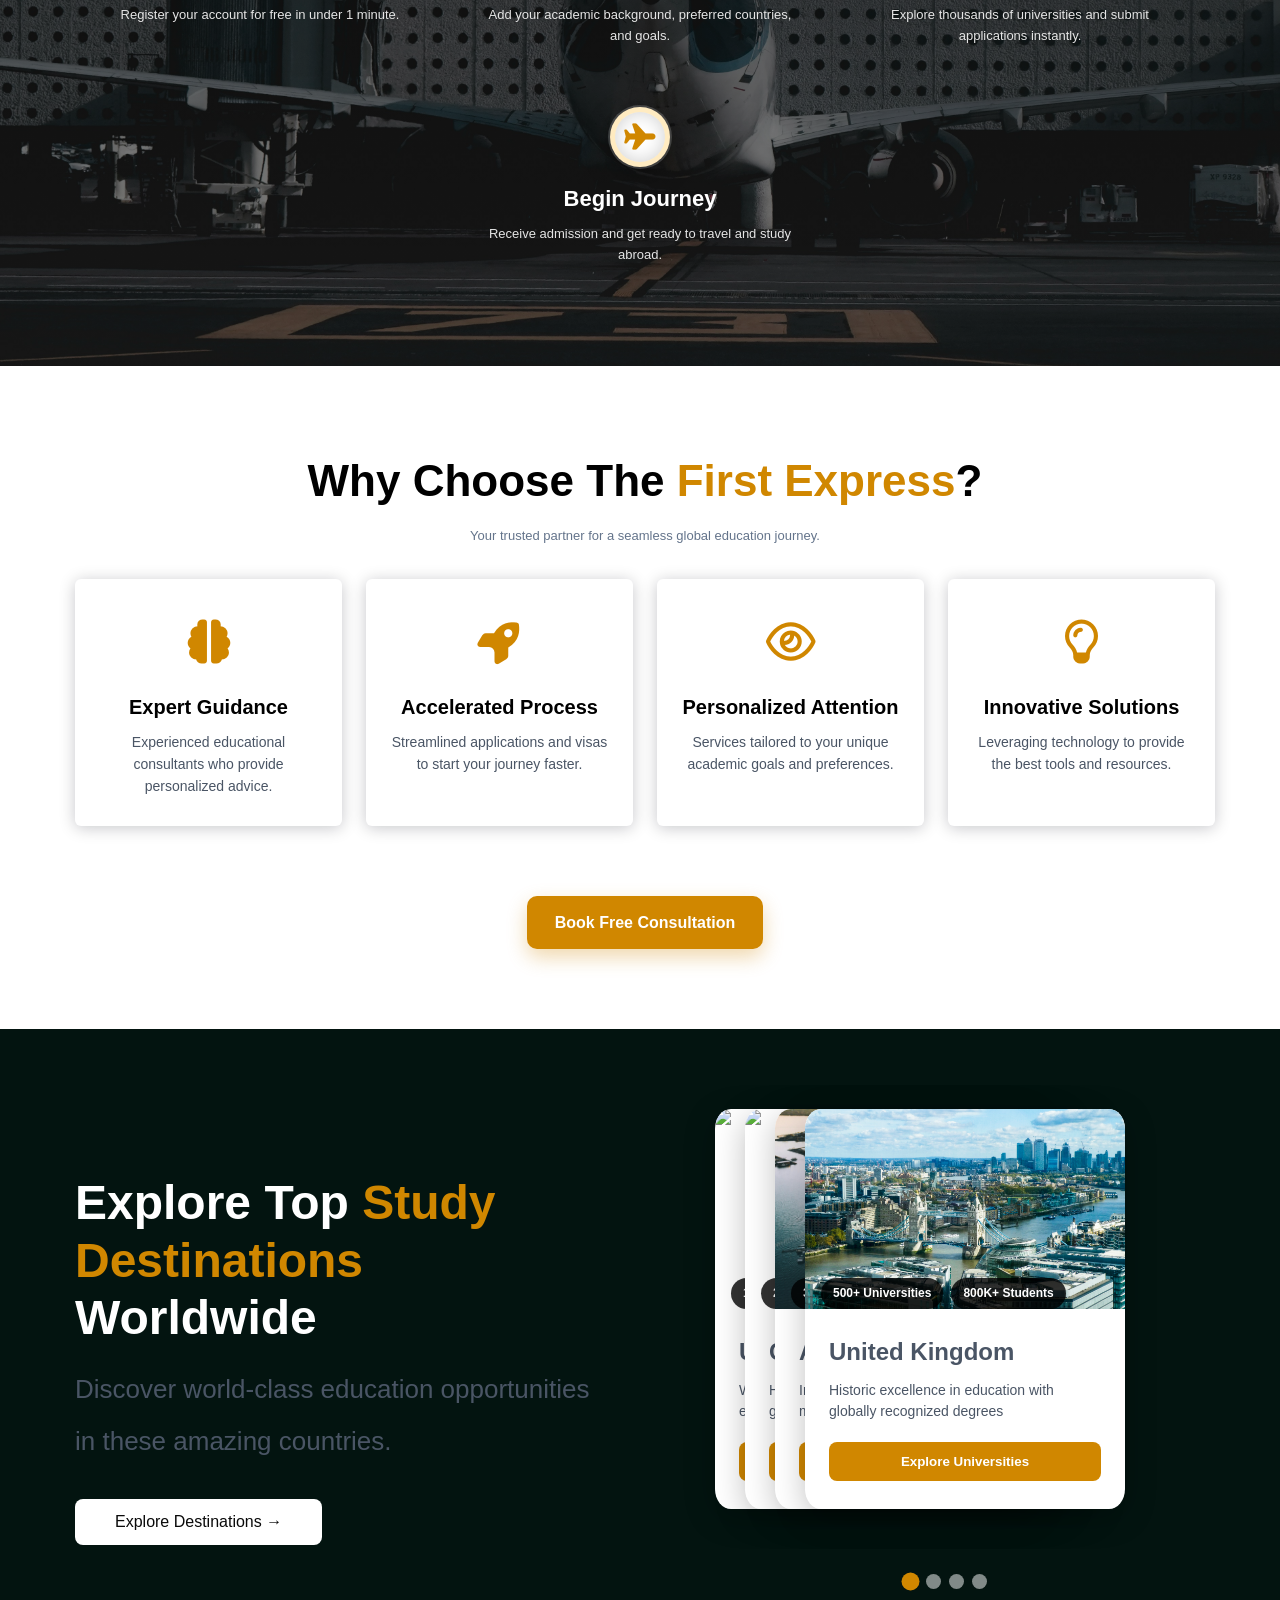
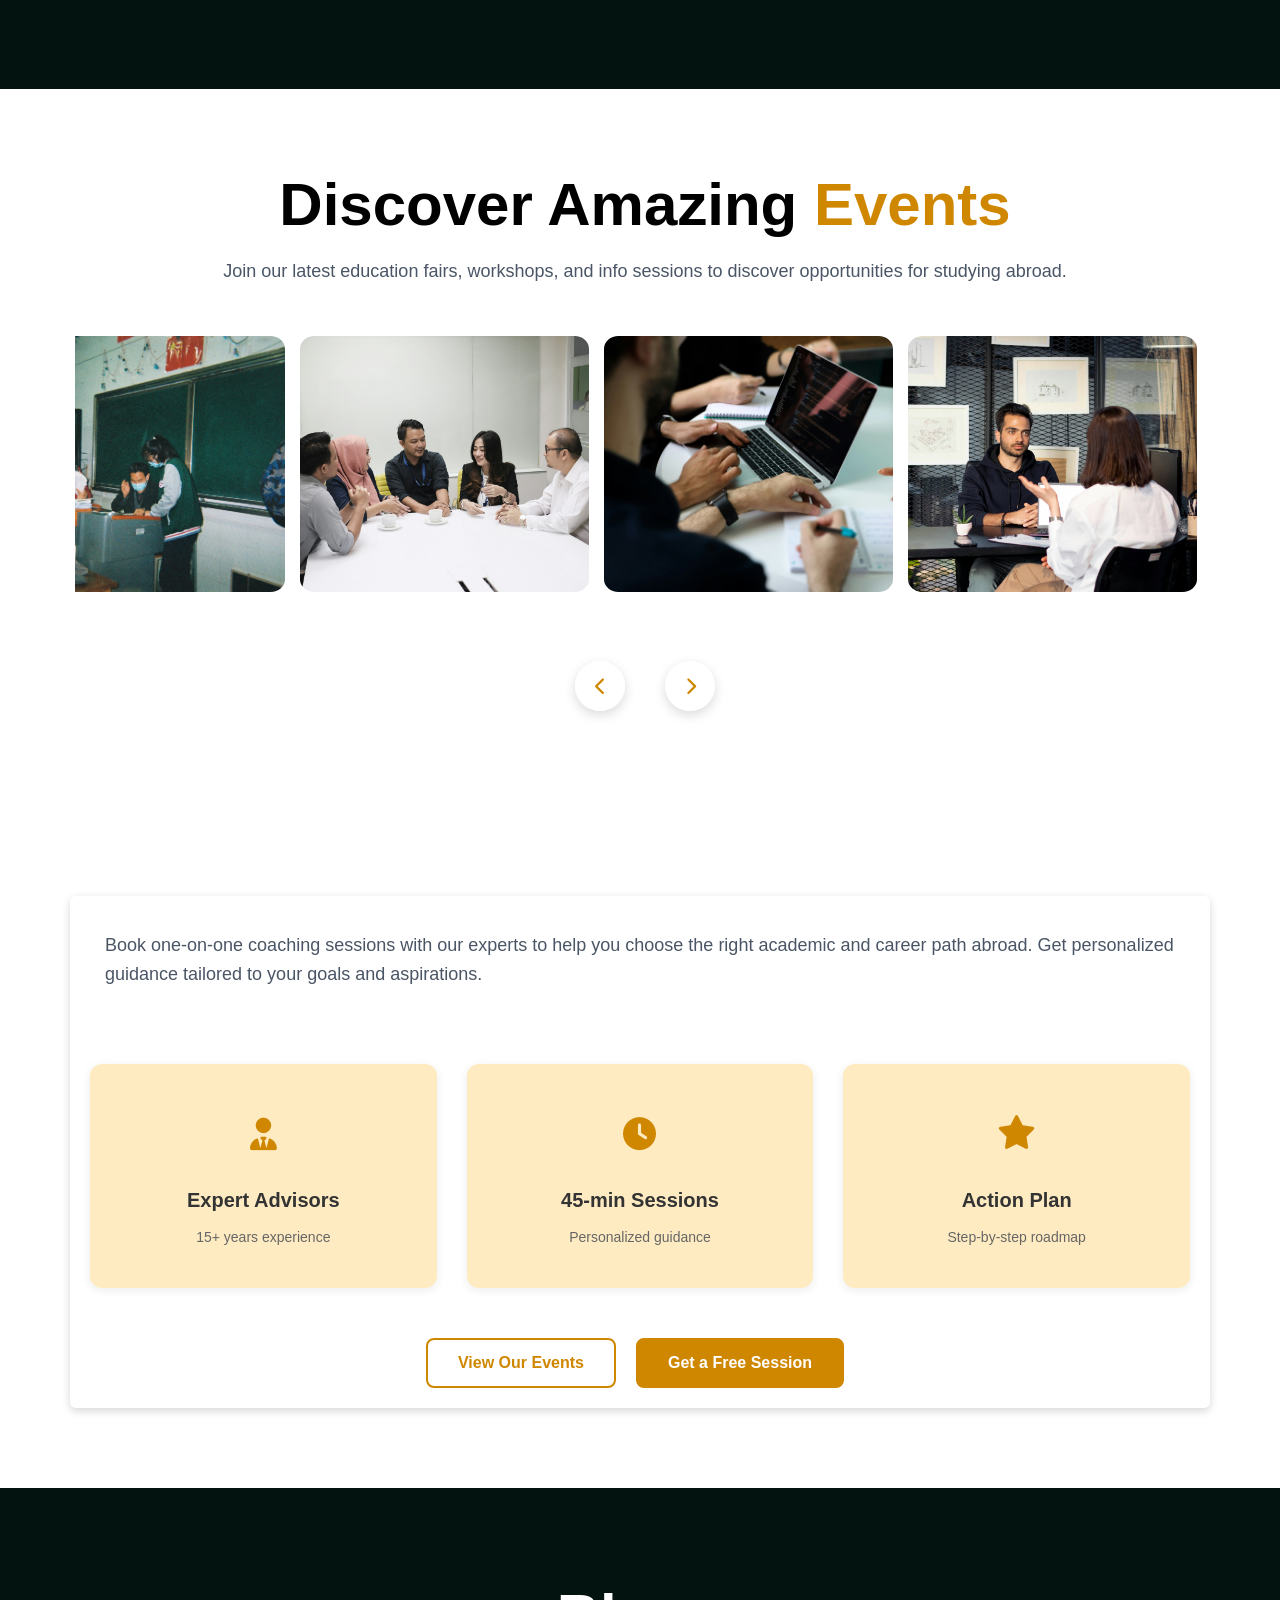
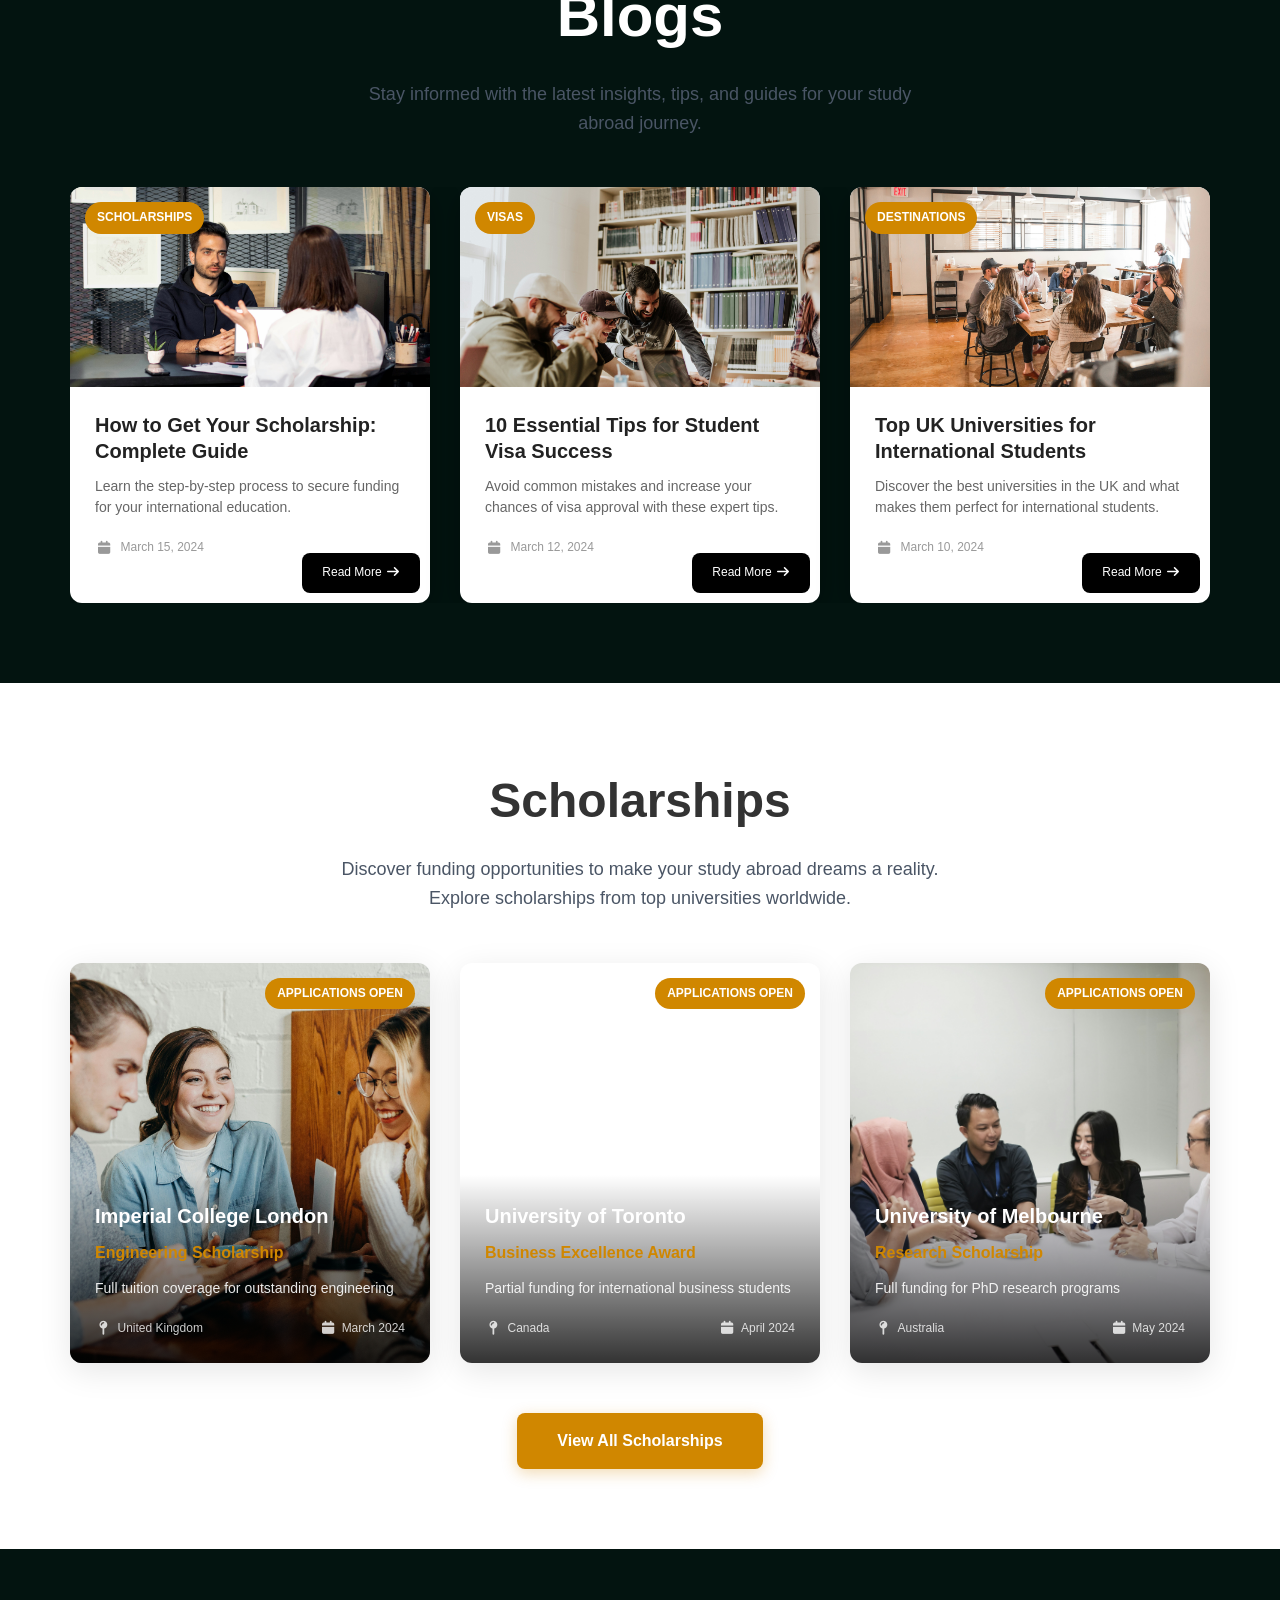
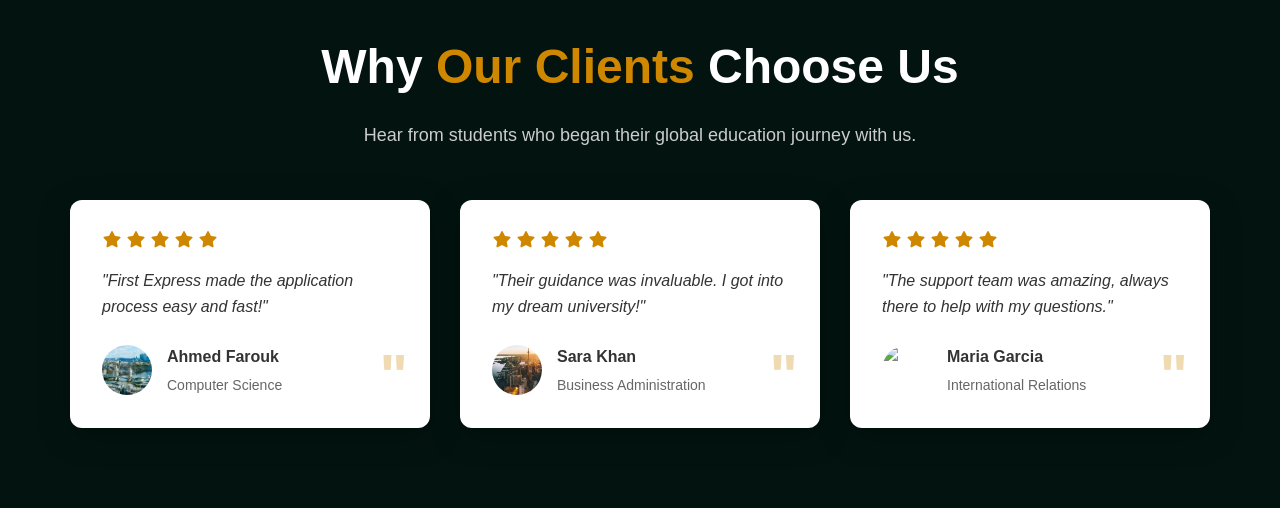
==== commit cf513a81: "responsive of home page" ====
--- a/index.html
+++ b/index.html
@@ -124,7 +124,7 @@
 
     <section class="commitment">
       <div class="container">
-        <h2>Unveiling Our <br> Commitment to<span>Your <br> Success</span></h2>
+        <h2>Unveiling Our <br> Commitment to<span> Your <br>Success</span></h2>
         <div class="momments">
 
           <div class="img-one">
@@ -499,25 +499,31 @@
           <div class="carousel-container">
             <div class="carousel-track" id="eventsCarousel">
               <div class="carousel-slide">
-                <img src="images/jieun-lim-0_RaLN-LiB4-unsplash.jpg" alt="Education Workshop">
-              </div>
-              <div class="carousel-slide">
-                <img src="images/musemind-ux-agency-TcvZEb8cSJI-unsplash.jpg" alt="Info Session">
-              </div>
-              <div class="carousel-slide">
-                <img src="images/paymo-gY430v3SD6c-unsplash.jpg" alt="Study Fair">
-              </div>
-              <div class="carousel-slide">
-                <img src="images/paymo-gY430v3SD6c-unsplash.jpg" alt="Study Fair">
-              </div>
-              <div class="carousel-slide">
-                <img src="images/redd-francisco-PTRzqc_h1r4-unsplash.jpg" alt="Career Workshop">
-              </div>
-              <div class="carousel-slide">
-                <img src="images/stefan-Hbw_YKfnVz0-unsplash.jpg" alt="Networking Event">
-              </div>
-              <div class="carousel-slide">
-                <img src="images/fatemeh-rezvani-MnPWB-ybjHQ-unsplash.jpg" alt="Scholarship Fair">
+                <img src="images/events/event1.jpg" alt="Education Workshop">
+              </div>
+              <div class="carousel-slide">
+                <img src="images/events/event2.jpg" alt="Info Session">
+              </div>
+              <div class="carousel-slide">
+                <img src="images/events/event3.jpg" alt="Study Fair">
+              </div>
+              <div class="carousel-slide">
+                <img src="images/events/event4.jpg" alt="Study Fair">
+              </div>
+              <div class="carousel-slide">
+                <img src="images/events/event5.jpg" alt="Career Workshop">
+              </div>
+              <div class="carousel-slide">
+                <img src="images/events/event6.jpg" alt="Networking Event">
+              </div>
+              <div class="carousel-slide">
+                <img src="images/events/event7.jpg" alt="Scholarship Fair">
+              </div>
+              <div class="carousel-slide">
+                <img src="images/events/event8.jpg" alt="Scholarship Fair">
+              </div>
+              <div class="carousel-slide">
+                <img src="images/events/event9.jpg" alt="Scholarship Fair">
               </div>
             </div>
           </div>
@@ -581,7 +587,7 @@
           <div class="blogs-track" id="blogsCarousel">
             <div class="blog-card">
               <div class="blog-image">
-                <img src="images/eduardo-cano-photo-co--azRAtmuBn4-unsplash.jpg" alt="Scholarship Guide">
+                <img src="images/Blogs/blog1.jpg" alt="Scholarship Guide">
                 <div class="blog-category">Scholarships</div>
               </div>
               <div class="blog-content">
@@ -597,7 +603,7 @@
             
             <div class="blog-card">
               <div class="blog-image">
-                <img src="images/mina-rad-FAWfiEh096E-unsplash.jpg" alt="Visa Tips">
+                <img src="images/Blogs/blog2.jpg" alt="Visa Tips">
                 <div class="blog-category">Visas</div>
               </div>
               <div class="blog-content">
@@ -613,7 +619,7 @@
             
             <div class="blog-card">
               <div class="blog-image">
-                <img src="images/mina-rad-qFSQFSmfZkA-unsplash.jpg" alt="UK Universities">
+                <img src="images/Blogs/blog3.jpg" alt="UK Universities">
                 <div class="blog-category">Destinations</div>
               </div>
               <div class="blog-content">
--- a/css/style.css
+++ b/css/style.css
@@ -137,10 +137,7 @@
 .nav .active {
   background-color: var(--btn-bg-light, #f0f0f0);
 }
-.nav a:hover{
-  background-color: var(--btn-bg-light, #f0f0f0);
-  
-}
+
 .btn {
   padding: 7px 16px;
   text-align: center;
@@ -163,6 +160,7 @@
   background: #f5f5f5;
 }
 
+/* animation rotate btn */
 @keyframes rotateborder {
   0% {
     border-color: var(--primary-color) transparent transparent transparent;
@@ -269,7 +267,6 @@
   position: relative;
 }
 .hero .container {
-  width: 100%;
   margin-top: 0px;
   display: flex;
   align-items: center;
@@ -417,9 +414,15 @@
   width: 100px;
   height: 100px;
   overflow: hidden;
-  right: 30px;
+  right: 50px;
   bottom: 10px;
   z-index: 100;
+  cursor: pointer;
+}
+.hero .search-icon img{
+  width: 100%;
+  height: 100%;
+  object-fit: cover;
 }
 /* =========================
    Responsive Hero
@@ -451,8 +454,8 @@
 }
 
 @media (max-width: 768px) {
-  .hero .container{
-    /* height: fit-content; */
+  .hero{
+    min-height: fit-content;
   }
   .hero .hero-globe{
     display: none;
@@ -461,12 +464,12 @@
     padding-right: 20px;
   }
   .hero-text h1{
-    font-size: 32px;
+    font-size: 28px;
     line-height: 1.2;
   }
   .hero-text p{
     font-size: 16px;
-    line-height: 1.6;
+    line-height: 1.2;
   }
   .hero-buttons{
     display: flex;
@@ -594,7 +597,6 @@
   line-height: 66px;
   font-weight: 600;
   margin-bottom: 30px;
-  letter-spacing: 0%;
   
 }
 
@@ -816,8 +818,8 @@
 }
 
 .services h2 {
-  font-size: 32px;
-  margin-bottom: 10px;
+  font-size: 40px;
+  margin-bottom: px;
 }
 
 .services p {
@@ -992,7 +994,7 @@
 .how-work {
   position: relative;
   padding: 80px 0 100px;
-  background: linear-gradient( to bottom, rgba(0, 0, 0, 0.733), rgba(0,0,0,0.45) ), url('../images/priscilla-du-preez-XkKCui44iM0-unsplash.jpg') center/cover no-repeat;
+  background: linear-gradient( to bottom, rgba(0, 0, 0, 0.733), rgba(0,0,0,0.45) ), url('../images/how-work/how-work1.jpg') center/cover no-repeat;
   color: #fff;
   overflow: hidden;
 }
@@ -1149,7 +1151,7 @@
 
 @media (max-width: 576px) {
   .why-choose-fe .container .title{
-    font-size: 36px;
+    font-size: 28px;
   }
 }
 /* ===================== Study Destinations ===================== */
@@ -1371,7 +1373,7 @@
 @media (max-width: 576px){
 
   .study-destinations .text-content h2 {
-    font-size: 30px;
+    font-size: 28px;
   }
   .study-destinations .text-content p{
     line-height: 1.2;
@@ -1399,7 +1401,7 @@
 }
 
 .events h2 {
-  font-size: 48px;
+  font-size: 60px;
   font-weight: bold;
   margin-bottom: 16px;
   line-height: 1.2;
@@ -1540,6 +1542,14 @@
 }
 
 @media (max-width: 480px) {
+  .events h2{
+    font-size: 28px;
+  }
+  .events p{
+    line-height: 1.2;
+    font-size: 16px;
+
+  }
   .carousel-slide {
     flex: 0 0 100%;
   }
@@ -1565,9 +1575,9 @@
 }
 
 .coaching-content {
-  background: #f8f9fa;
+  background: white;
   padding: 20px;
-  box-shadow: 0 0 10px rgba(0, 0, 0, 0.39);
+  box-shadow: 0 3px 8px rgba(0, 0, 0, 0.159);
   border-radius: var(--btn-radius);
   width: 100%;
   margin: 0 auto;
@@ -1577,7 +1587,7 @@
 .coaching-sessions h2 {
   font-size: 18px;
   font-weight: 500;
-  color: #333;
+  color: var(--text-muted);
   line-height: 1.6;
   margin-bottom: 60px;
   text-align: start;
@@ -1683,7 +1693,7 @@
   }
   
   .coaching-sessions h2 {
-    font-size: 20px;
+    font-size: 16px;
     margin-bottom: 40px;
   }
   
@@ -1718,7 +1728,7 @@
 }
 
 .blogs h2 {
-  font-size: 48px;
+  font-size: 60px;
   font-weight: bold;
   text-align: center;
   margin-bottom: 16px;
@@ -1734,6 +1744,8 @@
   margin-right: auto;
 }
 
+
+
 .blogs-carousel {
   position: relative;
   max-width: 1200px;
@@ -1770,6 +1782,7 @@
   width: 100%;
   height: 100%;
   object-fit: cover;
+
   transition: transform 0.3s ease;
 }
 
